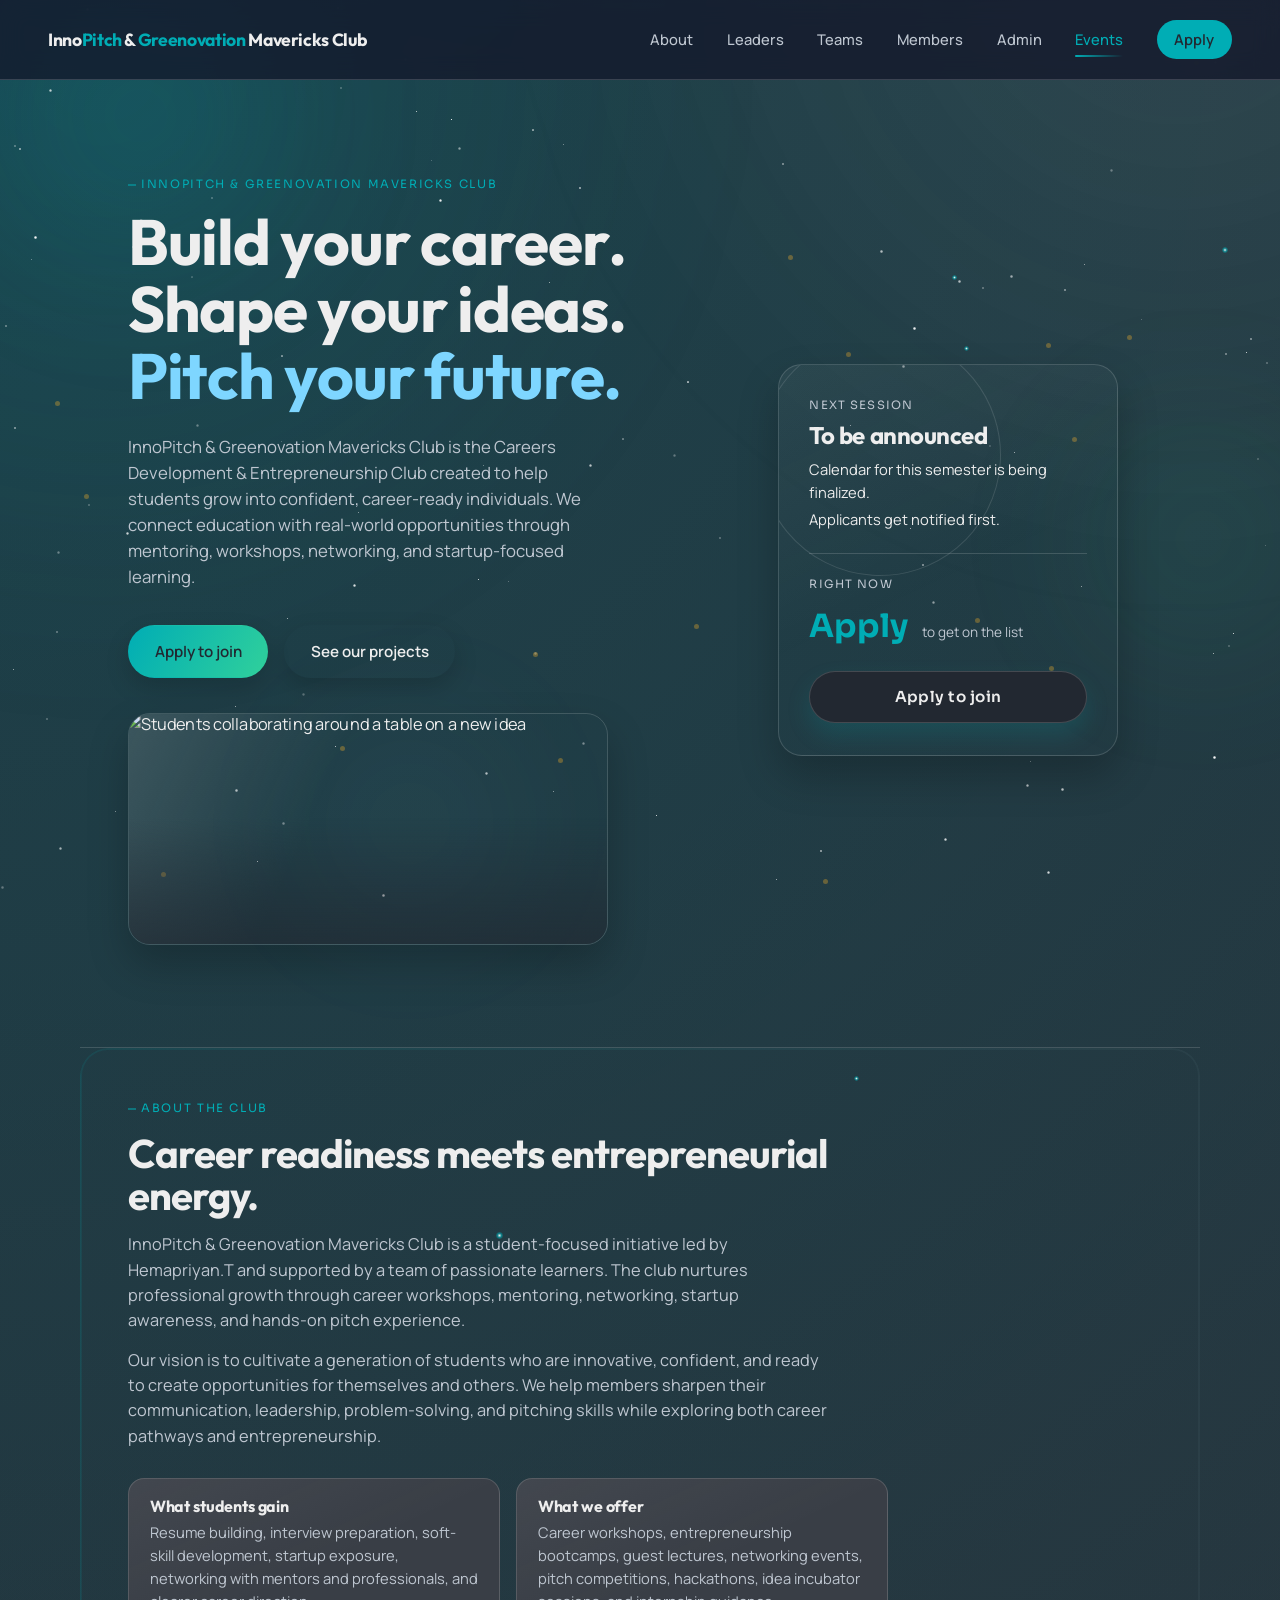
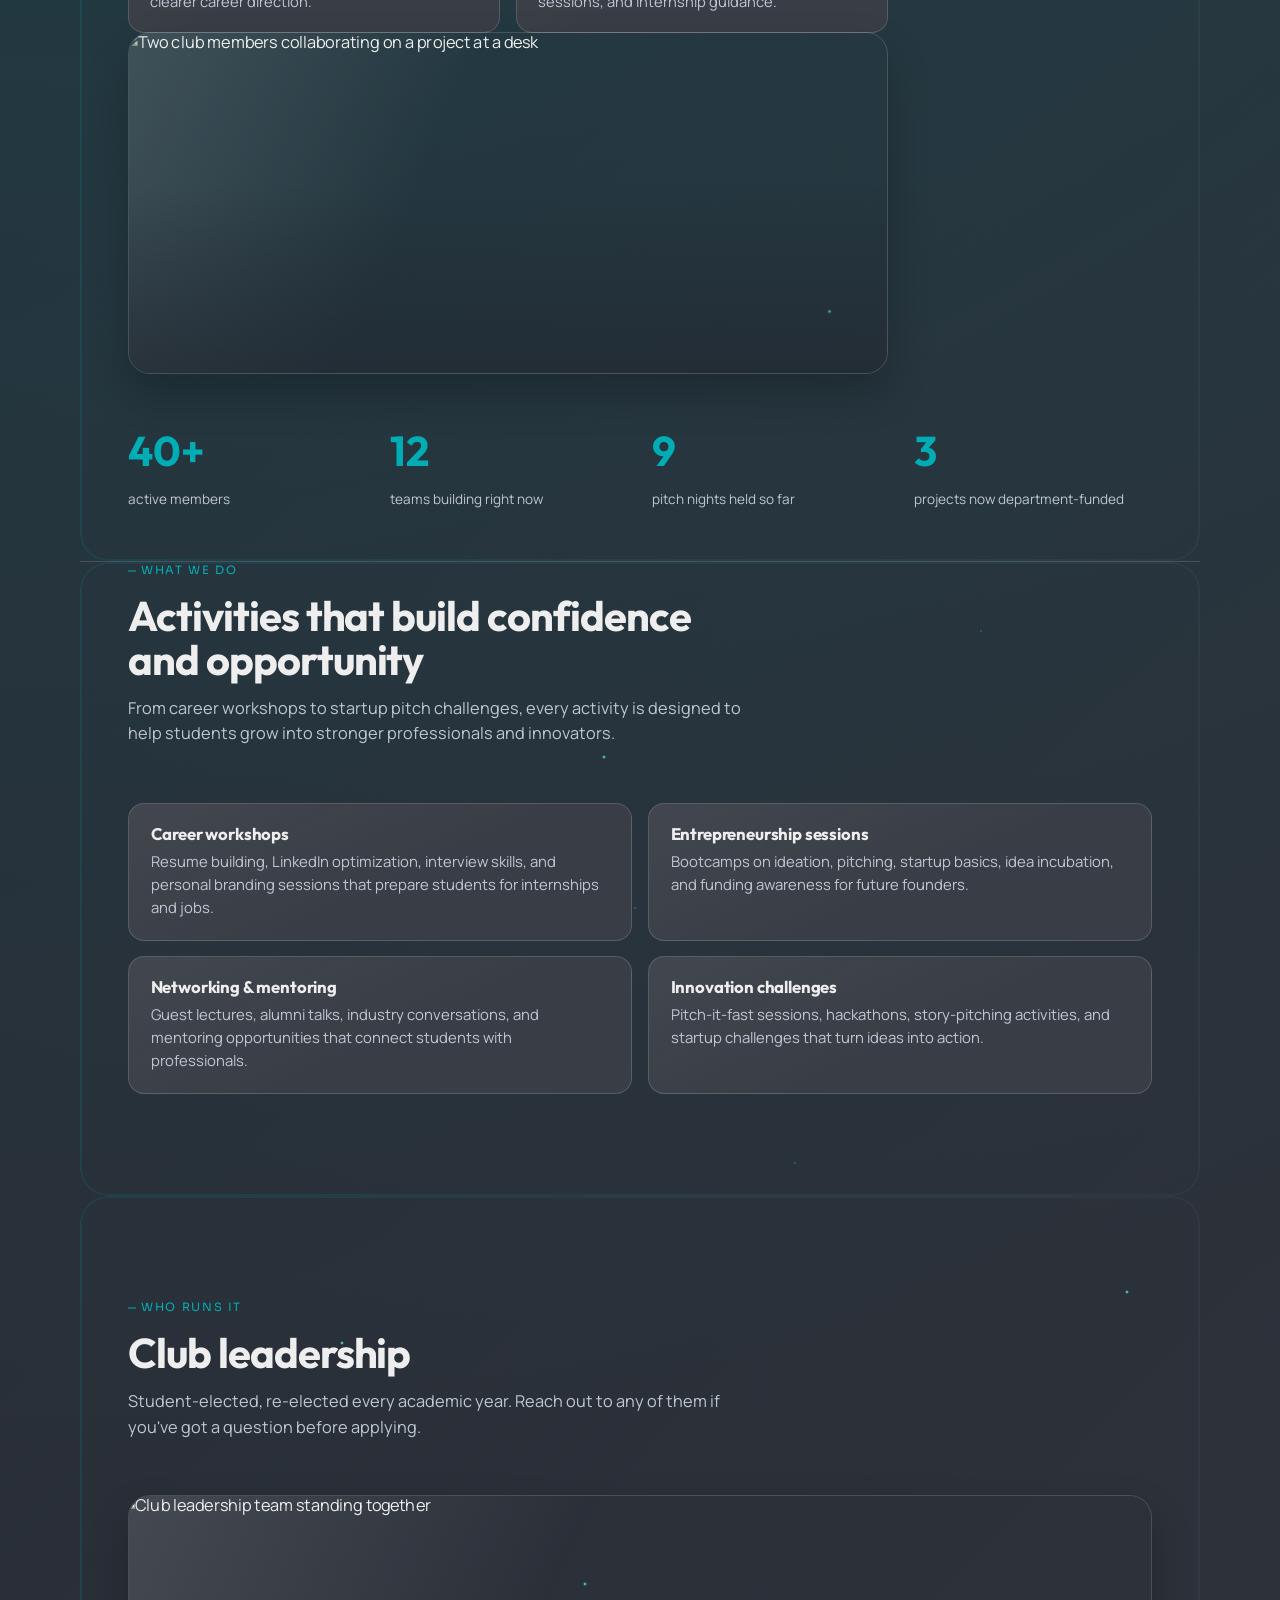
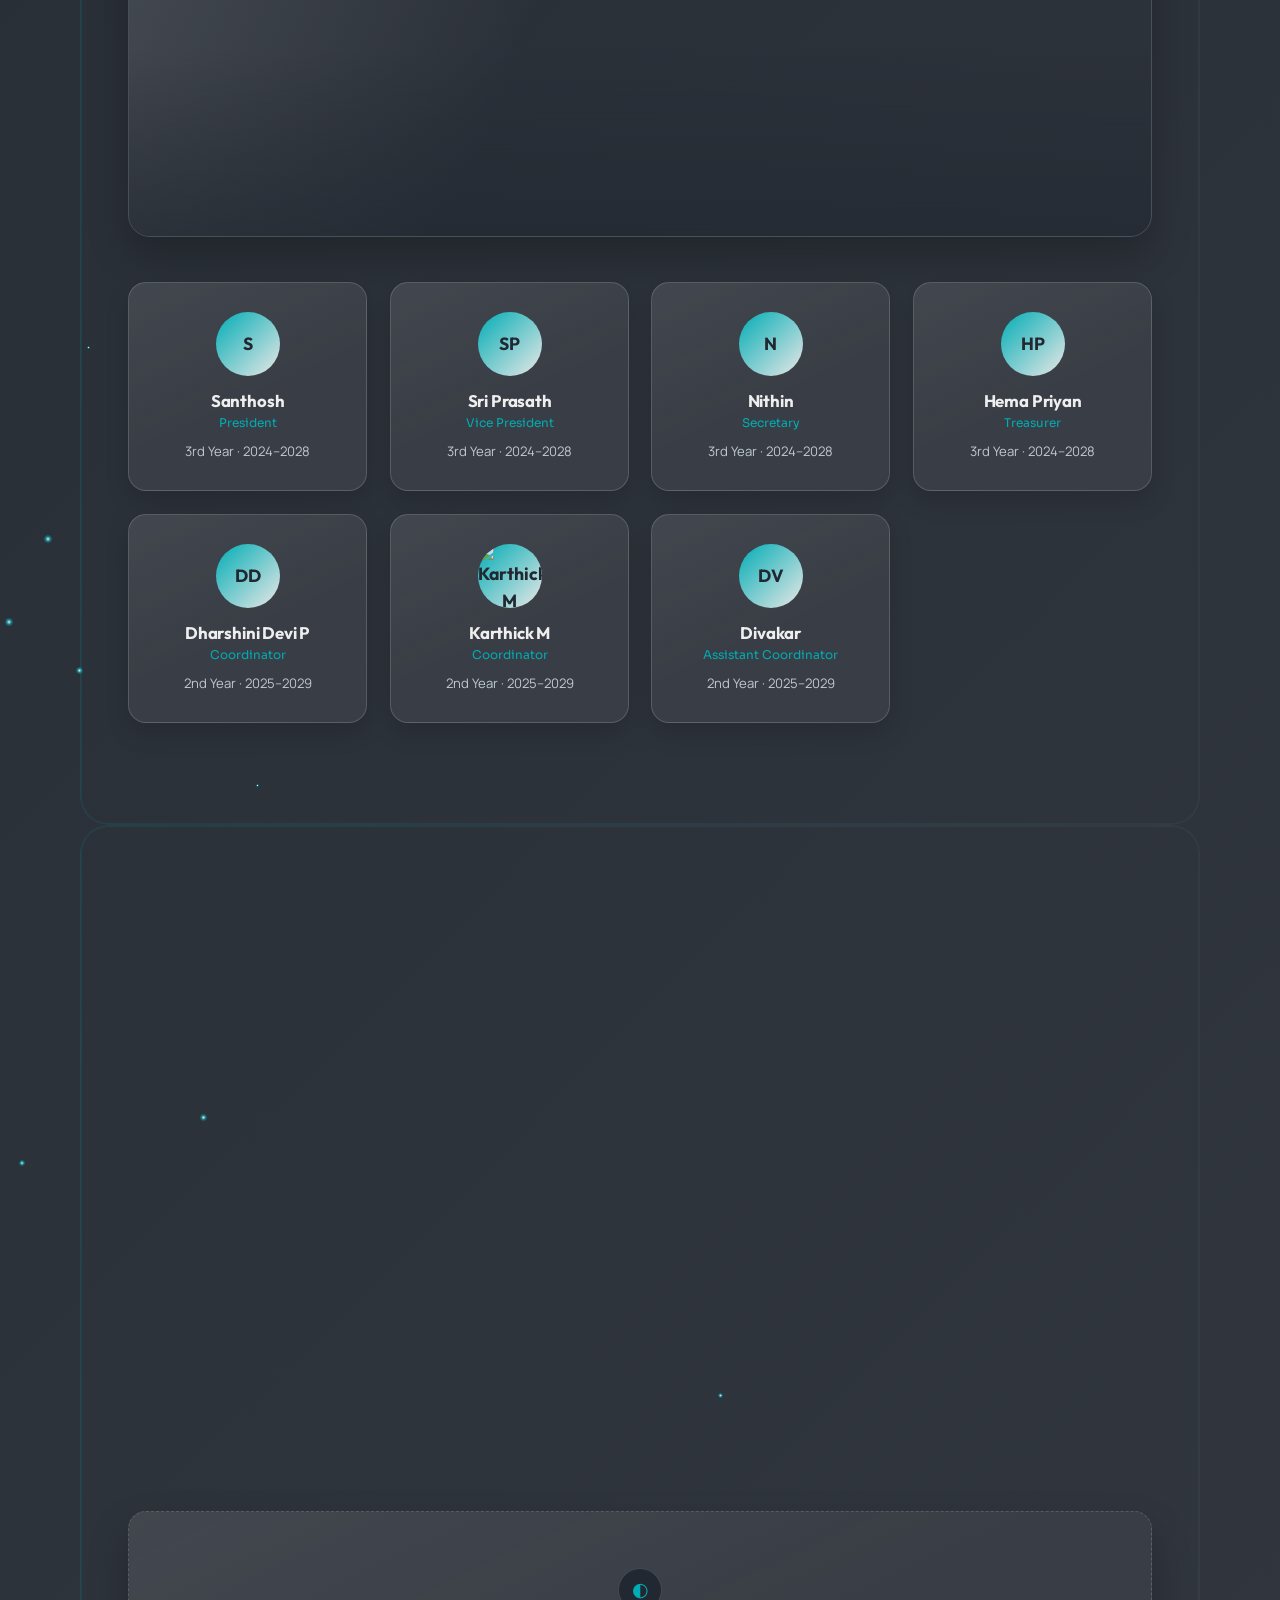
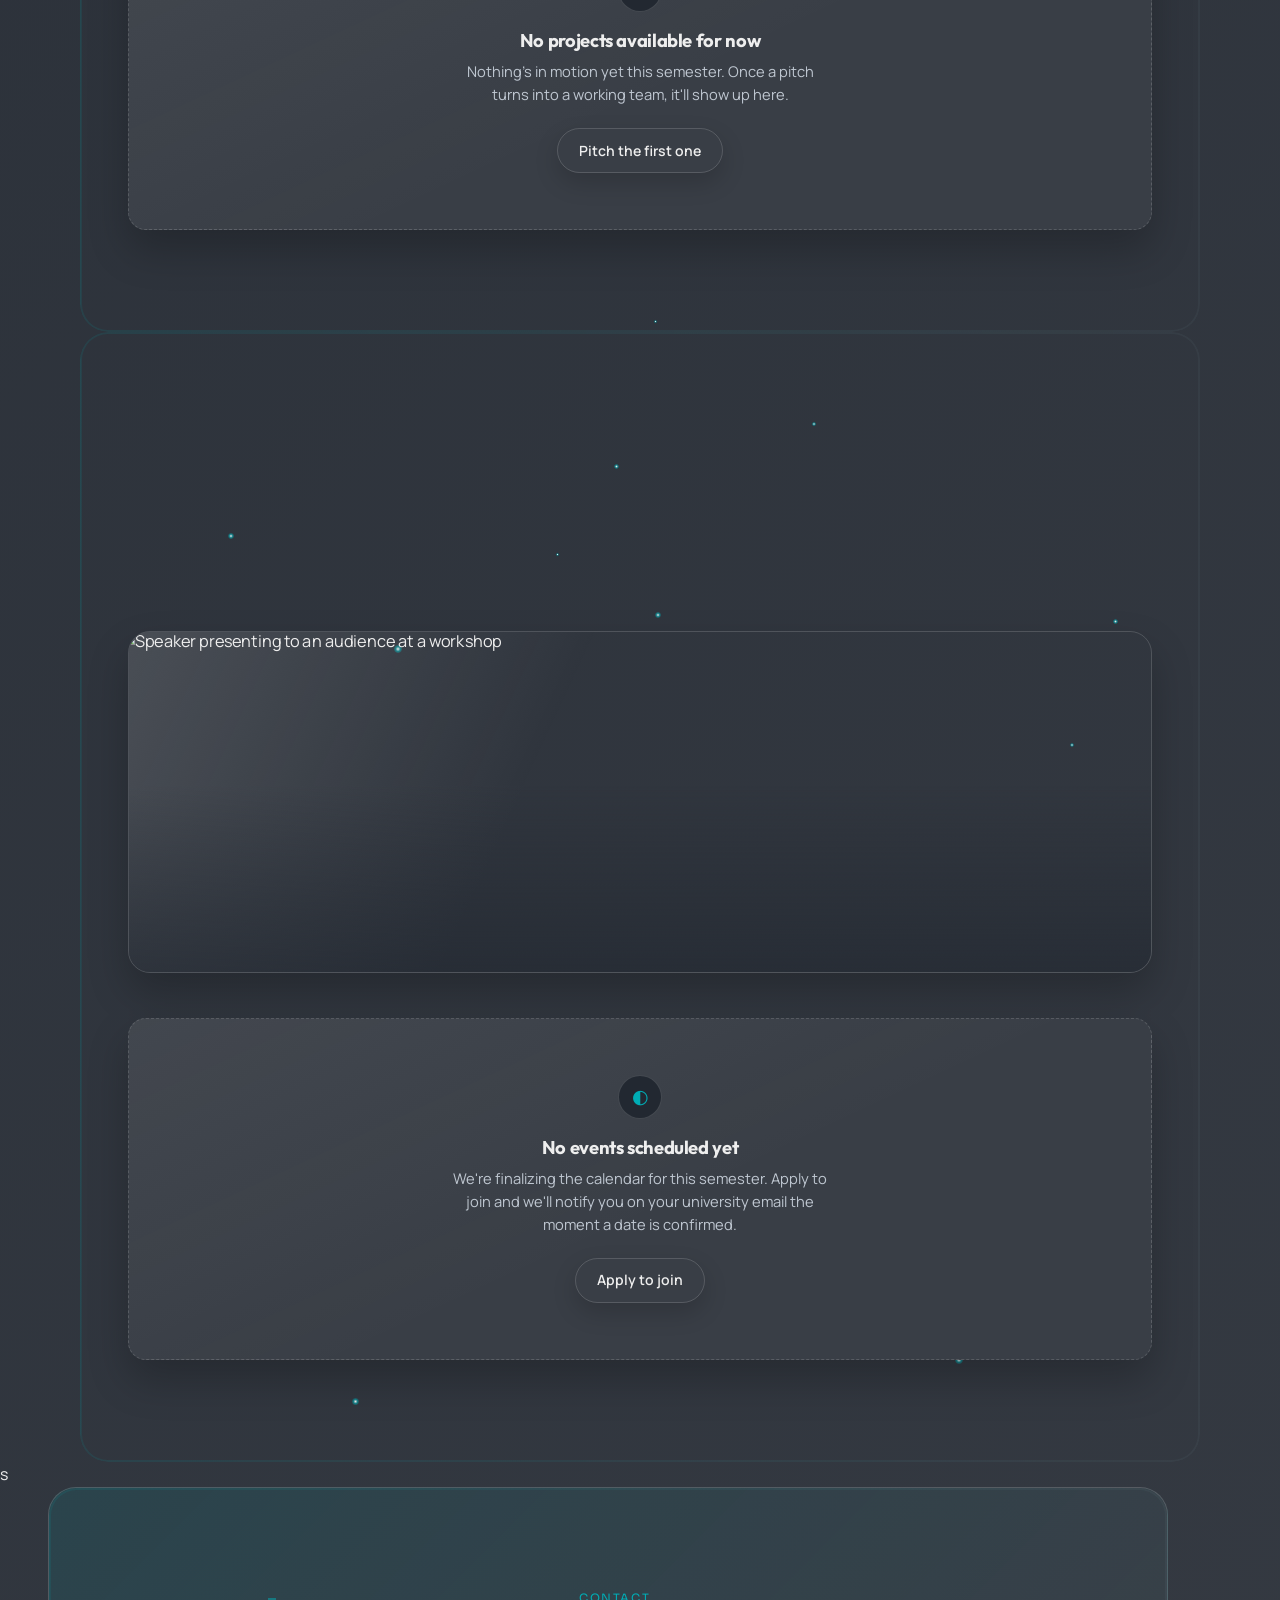
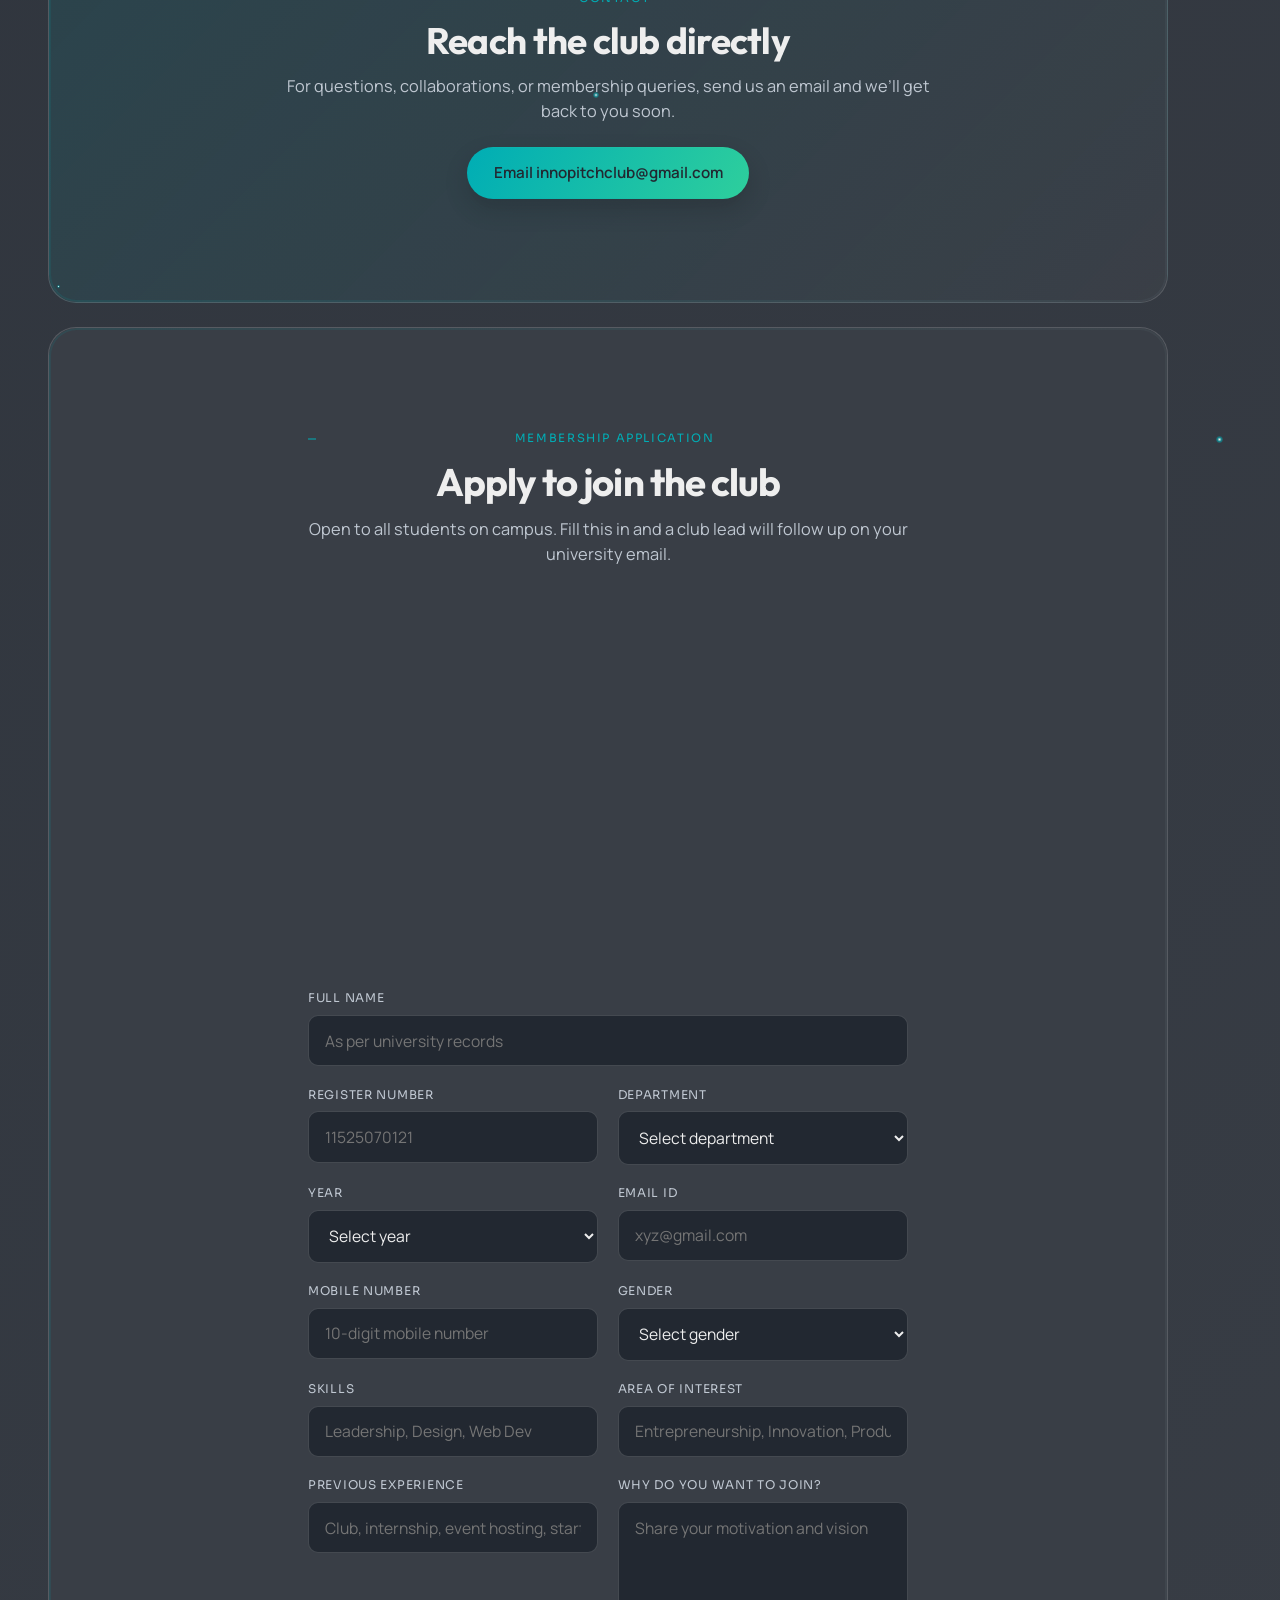
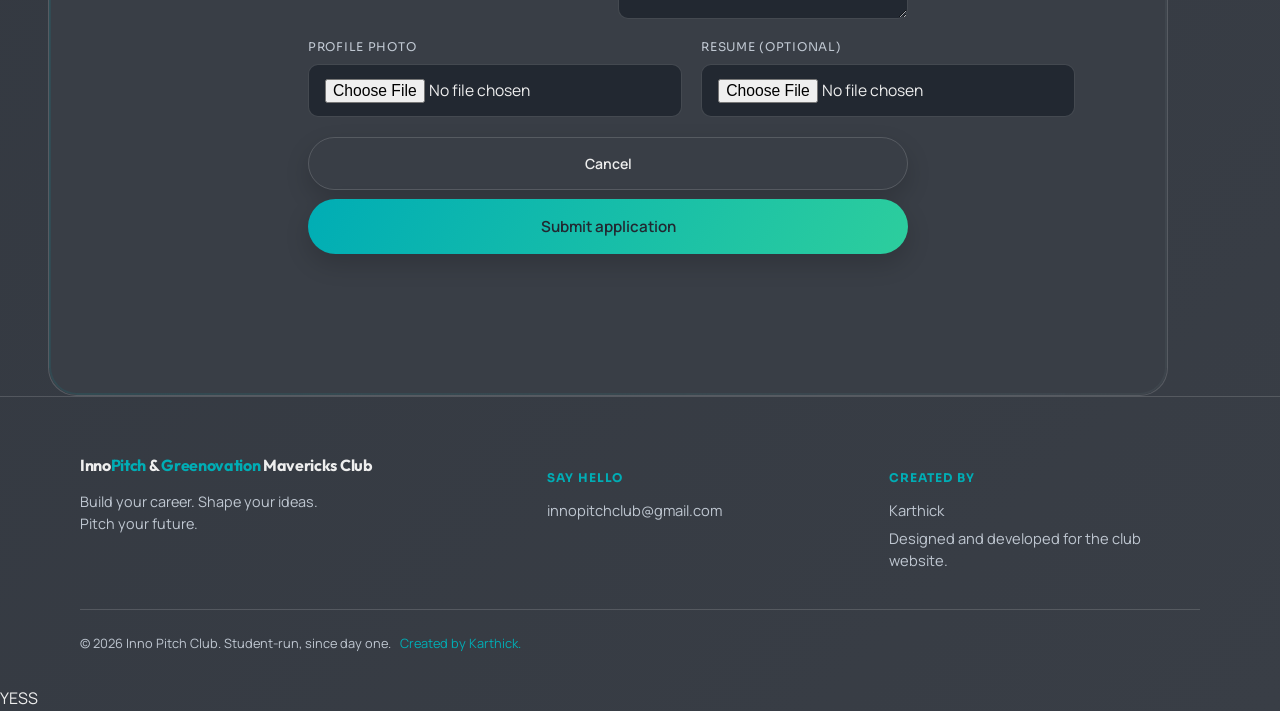
==== index.html @ 9ebc18f7 "Add files via upload" ====
<!DOCTYPE html>
<html lang="en">
<head>
<meta charset="UTF-8">
<meta name="viewport" content="width=device-width, initial-scale=1.0">
<title>InnoPitch & Greenovation Mavericks Club — Careers, Ideas, and Entrepreneurship</title>
<link rel="preconnect" href="https://fonts.googleapis.com">
<link rel="preconnect" href="https://fonts.gstatic.com" crossorigin>
<link href="https://fonts.googleapis.com/css2?family=Space+Grotesk:wght@400;500;700&family=Manrope:wght@400;500;600;700;800&family=Sora:wght@400;500;600;700;800&family=Outfit:wght@400;500;600;700;800&display=swap" rel="stylesheet">
<link rel="stylesheet" href="style.css">
</head>
<body>

<div class="spotlight" aria-hidden="true"></div>
<div class="starfield" aria-hidden="true"></div>
<!-- rocket animations removed -->

<header class="site-header">
  <a href="#top" class="brand">Inno<span>Pitch</span> &amp; <span class="brand-accent">Greenovation</span> Mavericks Club</a>
  <nav class="main-nav" id="mainNav">
    <a href="#about">About</a>
    <a href="#leaders">Leaders</a>
    <a href="#teams">Teams</a>
    <a href="members.html">Members</a>
    <a href="admin.html">Admin</a>
    <a href="#events">Events</a>
    <a href="#apply" class="nav-cta">Apply</a>
  </nav>
  <button class="nav-toggle" aria-label="Toggle menu" aria-expanded="false" id="navToggle">
    <span></span><span></span><span></span>
  </button>
</header>

<main id="top">

  <!-- HERO -->
  <div class="hero-particle-layer" aria-hidden="true"></div>
  <section class="hero">
    <div class="hero-copy">
      <p class="eyebrow">InnoPitch &amp; Greenovation Mavericks Club</p>
      <h1 class="premium-text">Build your career.<br>Shape your ideas.<br><span class="highlight">Pitch your future.</span></h1>
      <p class="hero-sub">InnoPitch &amp; Greenovation Mavericks Club is the Careers Development &amp; Entrepreneurship Club created to help students grow into confident, career-ready individuals. We connect education with real-world opportunities through mentoring, workshops, networking, and startup-focused learning.</p>
      <div class="hero-actions">
        <a href="#apply" class="btn btn-primary">Apply to join</a>
        <a href="#teams" class="btn btn-ghost">See our projects</a>
      </div>

      <figure class="section-visual hero-visual">
        <img src="https://images.unsplash.com/photo-1521737852567-6949f3f9f2b5?auto=format&fit=crop&w=1200&q=80" alt="Students collaborating around a table on a new idea" loading="lazy" width="1200" height="750">
        <span class="visual-glass" aria-hidden="true"></span>
      </figure>
    </div>

    <div class="hero-card">
      <p class="card-label">Next session</p>
      <h3 class="card-title">To be announced</h3>
      <p class="card-detail">Calendar for this semester is being finalized.</p>
      <p class="card-detail">Applicants get notified first.</p>
      <div class="card-divider"></div>
      <p class="card-label">Right now</p>
      <p class="card-count">Apply <span>to get on the list</span></p>
      <a href="#apply" class="btn btn-timer">Apply to join</a>
    </div>
  </section>

  <!-- ABOUT -->
  <section class="about" id="about">
    <div class="about-intro">
      <p class="eyebrow">About the club</p>
      <h2>Career readiness meets entrepreneurial energy.</h2>
      <p class="section-sub">InnoPitch &amp; Greenovation Mavericks Club is a student-focused initiative led by Hemapriyan.T and supported by a team of passionate learners. The club nurtures professional growth through career workshops, mentoring, networking, startup awareness, and hands-on pitch experience.</p>
      <p class="section-sub">Our vision is to cultivate a generation of students who are innovative, confident, and ready to create opportunities for themselves and others. We help members sharpen their communication, leadership, problem-solving, and pitching skills while exploring both career pathways and entrepreneurship.</p>

      <div class="about-points">
        <div class="about-point">
          <h3>What students gain</h3>
          <p>Resume building, interview preparation, soft-skill development, startup exposure, networking with mentors and professionals, and clearer career direction.</p>
        </div>
        <div class="about-point">
          <h3>What we offer</h3>
          <p>Career workshops, entrepreneurship bootcamps, guest lectures, networking events, pitch competitions, hackathons, idea incubator sessions, and internship guidance.</p>
        </div>
      </div>

      <figure class="section-visual">
        <img src="https://images.unsplash.com/photo-1758876203342-fc14c0bba67c?auto=format&fit=crop&w=1200&q=80" alt="Two club members collaborating on a project at a desk" loading="lazy" width="1200" height="700">
        <span class="visual-glass" aria-hidden="true"></span>
      </figure>
    </div>

    <div class="about-grid">
      <div class="about-stat">
        <span class="stat-num">40+</span>
        <span class="stat-label">active members</span>
      </div>
      <div class="about-stat">
        <span class="stat-num">12</span>
        <span class="stat-label">teams building right now</span>
      </div>
      <div class="about-stat">
        <span class="stat-num">9</span>
        <span class="stat-label">pitch nights held so far</span>
      </div>
      <div class="about-stat">
        <span class="stat-num">3</span>
        <span class="stat-label">projects now department-funded</span>
      </div>
    </div>
  </section>





  <section class="details" id="details">

    <div class="section-head">
      <p class="eyebrow">What we do</p>
      <h2>Activities that build confidence and opportunity</h2>
      <p class="section-sub">From career workshops to startup pitch challenges, every activity is designed to help students grow into stronger professionals and innovators.</p>
    </div>

    <div class="detail-grid">
      <article class="detail-card">
        <h3>Career workshops</h3>
        <p>Resume building, LinkedIn optimization, interview skills, and personal branding sessions that prepare students for internships and jobs.</p>
      </article>
      <article class="detail-card">
        <h3>Entrepreneurship sessions</h3>
        <p>Bootcamps on ideation, pitching, startup basics, idea incubation, and funding awareness for future founders.</p>
      </article>
      <article class="detail-card">
        <h3>Networking &amp; mentoring</h3>
        <p>Guest lectures, alumni talks, industry conversations, and mentoring opportunities that connect students with professionals.</p>
      </article>
      <article class="detail-card">
        <h3>Innovation challenges</h3>
        <p>Pitch-it-fast sessions, hackathons, story-pitching activities, and startup challenges that turn ideas into action.</p>
      </article>
    </div>
  </section>

  <!-- LEADERS -->
  <section class="leaders" id="leaders">
    <div class="section-head">
      <p class="eyebrow">Who runs it</p>
      <h2>Club leadership</h2>
      <p class="section-sub">Student-elected, re-elected every academic year. Reach out to any of them if you've got a question before applying.</p>
    </div>

    <figure class="section-visual">
      <img src="https://images.unsplash.com/photo-1758873268631-fa944fc5cad2?auto=format&fit=crop&w=1200&q=80" alt="Club leadership team standing together" loading="lazy" width="1200" height="700">
      <span class="visual-glass" aria-hidden="true"></span>
    </figure>

    <div class="leader-grid">
      <article class="leader-card">
        <div class="leader-avatar">S</div>
        <h3>Santhosh</h3>
        <span class="leader-role">President</span>
        <p class="leader-dept">3rd Year · 2024–2028</p>
      </article>
      <article class="leader-card">
        <div class="leader-avatar">SP</div>
        <h3>Sri Prasath</h3>
        <span class="leader-role">Vice President</span>
        <p class="leader-dept">3rd Year · 2024–2028</p>
      </article>
      <article class="leader-card">
        <div class="leader-avatar">N</div>
        <h3>Nithin</h3>
        <span class="leader-role">Secretary</span>
        <p class="leader-dept">3rd Year · 2024–2028</p>
      </article>
      <article class="leader-card">
        <div class="leader-avatar">HP</div>
        <h3>Hema Priyan</h3>
        <span class="leader-role">Treasurer</span>
        <p class="leader-dept">3rd Year · 2024–2028</p>
      </article>
      <article class="leader-card">
        <div class="leader-avatar">DD</div>
        <h3>Dharshini Devi P</h3>
        <span class="leader-role">Coordinator</span>
        <p class="leader-dept">2nd Year · 2025–2029</p>
      </article>
      <article class="leader-card">
        <div class="leader-avatar">
          <img src="./images/karthick-m.jpg" alt="Karthick M" loading="lazy" width="400" height="400">
        </div>
        <h3>Karthick M</h3>
        <span class="leader-role">Coordinator</span>
        <p class="leader-dept">2nd Year · 2025–2029</p>
      </article>
      <article class="leader-card">
        <div class="leader-avatar">DV</div>
        <h3>Divakar</h3>
        <span class="leader-role">Assistant Coordinator</span>
        <p class="leader-dept">2nd Year · 2025–2029</p>
      </article>
    </div>
  </section>

  <!-- TEAMS & PROJECTS -->
  <section class="teams" id="teams">
    <div class="section-head">
      <p class="eyebrow">From the pitch floor</p>
      <h2>Teams &amp; their projects</h2>
      <p class="section-sub">Projects that came out of a pitch night will be showcased here as they get underway.</p>
    </div>

    <figure class="section-visual">
      <img src="https://images.unsplash.com/photo-1758873272412-7166447a94ae?auto=format&fit=crop&w=1200&q=80" alt="Two people mapping out a project idea on a wall" loading="lazy" width="1200" height="700">
      <span class="visual-glass" aria-hidden="true"></span>
    </figure>

    <div class="events-empty">
      <span class="events-empty-icon">◐</span>
      <h3>No projects available for now</h3>
      <p>Nothing's in motion yet this semester. Once a pitch turns into a working team, it'll show up here.</p>
      <a href="#apply" class="btn btn-outline">Pitch the first one</a>
    </div>
  </section>

  <!-- EVENTS -->
  <section class="events" id="events">
    <div class="section-head">
      <p class="eyebrow">Upcoming</p>
      <h2>Events &amp; schedule</h2>
      <p class="section-sub">Pitch nights, workshops, and demo days will be listed here as soon as dates are locked in.</p>
    </div>

    <figure class="section-visual">
      <img src="https://images.unsplash.com/photo-1505373877841-8d25f7d46678?auto=format&fit=crop&w=1200&q=80" alt="Speaker presenting to an audience at a workshop" loading="lazy" width="1200" height="700">
      <span class="visual-glass" aria-hidden="true"></span>
    </figure>

    <div class="events-empty">
      <span class="events-empty-icon">◐</span>
      <h3>No events scheduled yet</h3>
      <p>We're finalizing the calendar for this semester. Apply to join and we'll notify you on your university email the moment a date is confirmed.</p>
      <a href="#apply" class="btn btn-outline">Apply to join</a>
    </div>
  </section>

  <!-- CONTACT -->s
  <section class="contact" id="contact">
    <div class="contact-inner">
      <p class="eyebrow">Contact</p>
      <h2>Reach the club directly</h2>
      <p class="section-sub">For questions, collaborations, or membership queries, send us an email and we’ll get back to you soon.</p>
      <a href="mailto:innopitchclub@gmail.com" class="btn btn-primary">Email innopitchclub@gmail.com</a>
    </div>
  </section>

  <!-- APPLICATION FORM -->
  <section class="apply" id="apply">
    <div class="apply-inner">
      <p class="eyebrow">Membership application</p>
      <h2>Apply to join the club</h2>
      <p class="section-sub">Open to all students on campus. Fill this in and a club lead will follow up on your university email.</p>

      <figure class="section-visual">
        <img src="https://images.unsplash.com/photo-1518107616985-bd48230d3b20?auto=format&fit=crop&w=1200&q=80" alt="Student working at a laptop in a modern workspace" loading="lazy" width="1200" height="650">
        <span class="visual-glass" aria-hidden="true"></span>
      </figure>

      <form class="apply-form" id="applyForm" novalidate>
        <input type="text" name="_gotcha" style="display:none" tabindex="-1" autocomplete="off">

        <div class="field">
          <label for="fullName">Full name</label>
          <input type="text" id="fullName" name="fullName" placeholder="As per university records" required>
        </div>

        <div class="field-row">
          <div class="field">
            <label for="regNumber">Register number</label>
            <input type="text" id="regNumber" name="regNumber" placeholder="11525070121" required>
          </div>
          <div class="field">
            <label for="department">Department</label>
            <select id="department" name="department" required>
              <option value="">Select department</option>
              <option value="CSE">CSE</option>
              <option value="IT">IT</option>
              <option value="IOT">IOT</option>
              <option value="ECE">ECE</option>
              <option value="EEE">EEE</option>
              <option value="Mechanical">Mechanical</option>
              <option value="Civil">Civil</option>
              <option value="MBA">MBA</option>
              <option value="Other">Other</option>
            </select>
          </div>
        </div>

        <div class="field-row">
          <div class="field">
            <label for="year">Year</label>
            <select id="year" name="year" required>
              <option value="">Select year</option>
              <option value="1st Year">1st Year</option>
              <option value="2nd Year">2nd Year</option>
              <option value="3rd Year">3rd Year</option>
              <option value="4th Year">4th Year</option>
            </select>
          </div>
          <div class="field">
            <label for="email">Email ID</label>
            <input type="email" id="email" name="email" placeholder="xyz@gmail.com" required>
          </div>
        </div>

        <div class="field-row">
          <div class="field">
            <label for="phone">Mobile number</label>
            <input type="tel" id="phone" name="phone" placeholder="10-digit mobile number" required pattern="[0-9+\-\s]{7,15}">
          </div>
          <div class="field">
            <label for="gender">Gender</label>
            <select id="gender" name="gender" required>
              <option value="">Select gender</option>
              <option value="Male">Male</option>
              <option value="Female">Female</option>
              <option value="Other">Other</option>
            </select>
          </div>
        </div>

        <div class="field-row">
          <div class="field">
            <label for="skills">Skills</label>
            <input type="text" id="skills" name="skills" placeholder="Leadership, Design, Web Dev" required>
          </div>
          <div class="field">
            <label for="interest">Area of interest</label>
            <input type="text" id="interest" name="interest" placeholder="Entrepreneurship, Innovation, Product" required>
          </div>
        </div>

        <div class="field-row">
          <div class="field">
            <label for="experience">Previous experience</label>
            <input type="text" id="experience" name="experience" placeholder="Club, internship, event hosting, startup work" required>
            </div>
            <div class="field">
            <label for="reason">Why do you want to join?</label>
            <textarea id="reason" name="reason" rows="4" placeholder="Share your motivation and vision" required></textarea>
          </div>
        </div>

        <div class="field-row upload-row">
          <div class="field">
            <label for="photo">Profile photo</label>
            <input type="file" id="photo" name="photo" accept="image/*">
            <div class="file-preview" id="photoPreview" hidden></div>
          </div>
          <div class="field">
            <label for="resume">Resume (optional)</label>
            <input type="file" id="resume" name="resume" accept=".pdf,.doc,.docx">
            <div class="file-preview" id="resumePreview" hidden></div>
          </div>
        </div>

        <div class="button-row" style="justify-content:stretch;">
          <button type="button" class="btn btn-outline btn-wide" id="cancelRegistrationBtn">Cancel</button>
          <button type="submit" class="btn btn-primary btn-wide">Submit application</button>
        </div>
        <p class="form-status" id="formStatus" role="status"></p>
      </form>
    </div>
  </section>

</main>

<a href="#top" class="back-to-top" id="backToTop" aria-label="Back to top">↑</a>

<footer class="site-footer">
  <div class="footer-grid">
    <div class="footer-brand">
      <a href="#top" class="brand">Inno<span>Pitch</span> &amp; <span class="brand-accent">Greenovation</span> Mavericks Club</a>
      <p class="footer-tag">Build your career. Shape your ideas. Pitch your future.</p>
    </div>
    <div class="footer-col">
      <h4>Say hello</h4>
      <p><a href="mailto:innopitchclub@gmail.com">innopitchclub@gmail.com</a></p>
    </div>
    <div class="footer-col footer-credit">
      <h4>Created by</h4>
      <p>Karthick</p>
      <p class="footer-credit-sub">Designed and developed for the club website.</p>
    </div>
  </div>
  <p class="footer-fine">© <span id="footerYear"></span> Inno Pitch Club. Student-run, since day one. <span class="footer-credit-inline">Created by Karthick.</span></p>
</footer>

<script src="script-1.js"></script>
<script src="script.js"></script>
</body>
</html>YESS
---- style.css ----
/* ===========================================================
   Inno Pitch Club — design tokens
   Ink Navy   #222831  background
   Ink Raised #393E46  cards / panels
   Accent     #00ADB5  primary accent
   Light      #EEEEEE  primary text / highlights
   Slate      #BFC7D1  muted text
=========================================================== */

:root {
  --ink: #222831;
  --ink-raised: #393E46;
  --ink-line: rgba(238, 238, 238, 0.16);
  --amber: #00ADB5;
  --signal: #00ADB5;
  --chalk: #EEEEEE;
  --slate: #BFC7D1;
  --accent-blue: #7ed6ff;

  --display: "Outfit", "Space Grotesk", sans-serif;
  --body: "Manrope", "Inter", sans-serif;
  --mono: "Sora", "JetBrains Mono", monospace;

  --max: 1120px;
  --shadow-soft: 0 20px 40px rgba(0, 0, 0, 0.22);
  --transition: 320ms cubic-bezier(0.2, 0.8, 0.2, 1);
}

* { box-sizing: border-box; }
html {
  scroll-behavior: smooth;
  scroll-padding-top: 96px;
}

@media (prefers-reduced-motion: reduce) {
  html { scroll-behavior: auto; }
  * { animation-duration: 0.01ms !important; transition-duration: 0.01ms !important; }
}

body {
  margin: 0;
  background:
    radial-gradient(circle at top left, rgba(0, 173, 181, 0.2), transparent 35%),
    linear-gradient(135deg, #222831, #393E46);
  color: var(--chalk);
  font-family: var(--body);
  line-height: 1.55;
  -webkit-font-smoothing: antialiased;
  overflow-x: hidden;
  position: relative;
}

body::before,
body::after {
  content: "";
  position: fixed;
  inset: -20%;
  pointer-events: none;
  z-index: 0;
  filter: blur(85px);
  opacity: 0.55;
  animation: drift 18s ease-in-out infinite alternate;
}

body::before {
  background: radial-gradient(circle at 20% 20%, rgba(0, 173, 181, 0.22), transparent 35%);
}

body::after {
  background: radial-gradient(circle at 80% 10%, rgba(238, 238, 238, 0.14), transparent 36%);
  animation-duration: 22s;
}

a { color: inherit; }

.exit-optin-backdrop {
  position: fixed;
  inset: 0;
  background: rgba(2, 6, 23, 0.78);
  display: grid;
  place-items: center;
  padding: 1rem;
  z-index: 400;
  opacity: 0;
  pointer-events: none;
  transition: opacity 220ms ease;
}

.exit-optin-backdrop.is-visible {
  opacity: 1;
  pointer-events: auto;
}

.exit-optin-modal {
  width: min(540px, 100%);
  position: relative;
  background: rgba(8, 15, 34, 0.94);
  border: 1px solid rgba(255, 255, 255, 0.12);
  border-radius: 24px;
  padding: 1.5rem;
  box-shadow: 0 24px 60px rgba(0, 0, 0, 0.35);
  backdrop-filter: blur(18px);
  transform: translateY(12px) scale(0.98);
  transition: transform 240ms ease, opacity 240ms ease;
  opacity: 0;
}

.exit-optin-backdrop.is-visible .exit-optin-modal {
  opacity: 1;
  transform: translateY(0) scale(1);
}

.exit-optin-close {
  position: absolute;
  top: 0.8rem;
  right: 0.8rem;
  background: transparent;
  border: 0;
  color: var(--chalk);
  font-size: 1.4rem;
  cursor: pointer;
}

.exit-optin-modal h3 {
  font-size: clamp(1.2rem, 2vw, 1.45rem);
  margin: 0 0 0.4rem;
}

.exit-optin-modal p {
  margin: 0 0 0.9rem;
  color: rgba(238, 238, 238, 0.9);
}

.exit-optin-form {
  display: flex;
  gap: 0.7rem;
  align-items: center;
  margin-top: 0.85rem;
}

.exit-optin-form input {
  flex: 1;
  border: 1px solid rgba(255, 255, 255, 0.15);
  border-radius: 999px;
  padding: 0.8rem 1rem;
  background: rgba(255, 255, 255, 0.08);
  color: var(--chalk);
}

.exit-optin-form input:focus {
  outline: none;
  border-color: rgba(0, 173, 181, 0.8);
}

.exit-optin-skip {
  margin-top: 0.8rem;
  background: transparent;
  border: 0;
  color: rgba(238, 238, 238, 0.72);
  cursor: pointer;
  padding: 0;
}

body.is-exit-optin-open {
  overflow: hidden;
}

.sr-only {
  position: absolute;
  width: 1px;
  height: 1px;
  padding: 0;
  margin: -1px;
  overflow: hidden;
  clip: rect(0, 0, 0, 0);
  white-space: nowrap;
  border: 0;
}

@media (max-width: 640px) {
  .exit-optin-form {
    flex-direction: column;
    align-items: stretch;
  }

  .exit-optin-form .btn {
    width: 100%;
    justify-content: center;
  }
}

h1, h2, h3 {
  font-family: var(--display);
  margin: 0;
  line-height: 1.05;
  letter-spacing: -0.02em;
  font-weight: 700;
}

p { margin: 0; color: var(--slate); }
img, svg { display: block; max-width: 100%; }

:focus-visible {
  outline: 2px solid var(--amber);
  outline-offset: 3px;
}

.eyebrow {
  font-family: var(--mono);
  text-transform: uppercase;
  letter-spacing: 0.14em;
  font-size: 0.72rem;
  color: var(--amber);
  margin: 0 0 0.9rem;
}

/* ---------- backdrop ---------- */
.spotlight {
  position: fixed;
  inset: -20% -10% auto -10%;
  height: 70vh;
  background: radial-gradient(ellipse 50% 55% at 50% 0%, #00ADB522, transparent 70%);
  pointer-events: none;
  z-index: 0;
}
.starfield {
  position: fixed;
  inset: 0;
  pointer-events: none;
  z-index: 0;
  overflow: hidden;
  transform: translateZ(0);
}
.starfield .star {
  position: absolute;
  background: radial-gradient(circle, rgba(255,255,255,0.96) 0%, rgba(255,255,255,0.7) 45%, rgba(255,255,255,0.0) 100%);
  border-radius: 50%;
  box-shadow: 0 0 8px rgba(255,255,255,0.09);
  transform: translate3d(0,0,0);
  will-change: transform, opacity;
  animation: twinkle 3.2s linear infinite;
}

@keyframes twinkle {
  0% { opacity: 0.25; transform: scale(0.88); }
  40% { opacity: 0.95; transform: scale(1.06); }
  100% { opacity: 0.3; transform: scale(0.9); }
}


/* ---------- header ---------- */
.site-header {
  position: sticky;
  top: 0;
  z-index: 50;
  display: flex;
  align-items: center;
  justify-content: space-between;
  padding: 1.25rem clamp(1.25rem, 4vw, 3rem);
  background: rgba(20, 24, 43, 0.78);
  backdrop-filter: blur(12px);
  border-bottom: 1px solid var(--ink-line);
  transition: background var(--transition), backdrop-filter var(--transition), box-shadow var(--transition);
}

.site-header.scrolled {
  background: rgba(20, 24, 43, 0.9);
  backdrop-filter: blur(18px);
  box-shadow: 0 10px 35px rgba(0, 0, 0, 0.25);
}

.brand {
  font-family: var(--display);
  font-weight: 700;
  font-size: 1.1rem;
  text-decoration: none;
  color: var(--chalk);
  letter-spacing: -0.02em;
}
.brand span { color: var(--amber); }
.brand-accent {
  color: #34d399;
}

.main-nav {
  display: flex;
  align-items: center;
  gap: 2.1rem;
}
.main-nav a {
  text-decoration: none;
  color: var(--slate);
  font-size: 0.92rem;
  font-weight: 500;
  position: relative;
  padding: 0.2rem 0;
  transition: color var(--transition);
}
.main-nav a:hover, .main-nav a.active { color: var(--chalk); }
.main-nav a::after {
  content: "";
  position: absolute;
  left: 0;
  bottom: -0.18rem;
  width: 100%;
  height: 2px;
  border-radius: 999px;
  background: linear-gradient(90deg, var(--amber), transparent);
  transform: scaleX(0);
  transform-origin: left;
  transition: transform var(--transition);
}
.main-nav a:hover::after, .main-nav a.active::after { transform: scaleX(1); }
.main-nav a.nav-cta {
  color: var(--ink);
  background: var(--amber);
  padding: 0.5rem 1.1rem;
  border-radius: 100px;
  font-weight: 600;
}
.main-nav a.nav-cta:hover, .main-nav a.nav-cta.active { color: var(--ink); filter: brightness(1.08); }
.main-nav a.nav-cta::after { display: none; }

.nav-toggle {
  display: none;
  flex-direction: column;
  gap: 5px;
  background: none;
  border: none;
  padding: 6px;
  cursor: pointer;
}
.nav-toggle span { width: 22px; height: 2px; background: var(--chalk); }

/* ---------- layout helpers ---------- */
main, header, footer { position: relative; z-index: 1; }

section {
  max-width: var(--max);
  margin: 0 auto;
  padding: clamp(3.5rem, 8vw, 6.5rem) clamp(1.25rem, 4vw, 3rem);
  scroll-margin-top: 96px;
  position: relative;
  isolation: isolate;
  overflow: hidden;
}

section:not(.hero):not(.members-hero):not(.members-controls)::before {
  content: "";
  position: absolute;
  inset: 0;
  border-radius: 28px;
  border: 1px solid transparent;
  padding: 1px;
  background: linear-gradient(90deg, rgba(0, 173, 181, 0.16), rgba(255, 255, 255, 0.05), rgba(0, 173, 181, 0.24));
  background-size: 220% 100%;
  -webkit-mask: linear-gradient(#fff 0 0) content-box, linear-gradient(#fff 0 0);
  -webkit-mask-composite: xor;
  mask-composite: exclude;
  opacity: 0.72;
  animation: section-border-glow 9s linear infinite;
  pointer-events: none;
  z-index: -1;
}

section:not(.hero):not(.members-hero):not(.members-controls)::after {
  content: "";
  position: absolute;
  left: clamp(1.25rem, 4vw, 3rem);
  right: clamp(1.25rem, 4vw, 3rem);
  top: 0;
  height: 2px;
  background: linear-gradient(90deg, transparent, rgba(0, 173, 181, 0.9), rgba(255, 255, 255, 0.45), transparent);
  transform: translateX(-18%) scaleX(0.3);
  opacity: 0;
  animation: section-border-sweep 8s ease-in-out infinite;
  pointer-events: none;
}

section.is-visible::before {
  animation: section-starburst 720ms cubic-bezier(0.2, 0.8, 0.2, 1);
}

@keyframes section-starburst {
  0% { transform: scale(0.96); opacity: 0.2; }
  45% { transform: scale(1.02); opacity: 0.85; }
  100% { transform: scale(1); opacity: 0.72; }
}

.section-head { max-width: 640px; margin-bottom: clamp(2.5rem, 5vw, 3.5rem); }
.section-head h2 { font-size: clamp(1.8rem, 3.4vw, 2.6rem); margin-bottom: 0.9rem; }
.section-sub { font-size: 1.02rem; }

/* ---------- buttons ---------- */
.btn {
  display: inline-flex;
  align-items: center;
  justify-content: center;
  padding: 0.85rem 1.6rem;
  border-radius: 100px;
  font-weight: 600;
  font-size: 0.95rem;
  text-decoration: none;
  border: 1px solid transparent;
  cursor: pointer;
  position: relative;
  overflow: hidden;
  isolation: isolate;
  transition: transform var(--transition), filter var(--transition), background var(--transition), box-shadow var(--transition), color var(--transition);
  font-family: var(--body);
  box-shadow: 0 10px 24px rgba(0, 0, 0, 0.16);
}
.btn::before {
  content: "";
  position: absolute;
  inset: 0;
  background: linear-gradient(120deg, transparent 0%, rgba(255,255,255,0.2) 40%, transparent 80%);
  transform: translateX(-140%);
  transition: transform 700ms ease;
  z-index: -1;
}
.btn:hover {
  transform: translateY(-3px) scale(1.01);
  box-shadow: 0 16px 32px rgba(0, 0, 0, 0.22);
}
.btn:hover::before { transform: translateX(140%); }
.btn-primary { background: var(--amber); color: var(--ink); }
.btn-primary:hover { filter: brightness(1.08); box-shadow: 0 14px 30px rgba(255, 182, 39, 0.28); }
..btn-ghost { color: var(--chalk); border-color: var(--ink-line); }
.btn-ghost:hover { border-color: var(--slate); }
.admin-header #logoutBtn {
  font-family: var(--body);
  font-weight: 500;
  font-size: 0.95rem;
  padding: 0.75rem 1rem;
  background: transparent;
  color: var(--chalk);
  border-color: rgba(255,255,255,0.18);
  box-shadow: none;
}
.admin-header #logoutBtn:hover {
  transform: none;
  box-shadow: none;
  border-color: rgba(255,255,255,0.28);
}
.admin-header #logoutBtn::before {
  display: none;
}
.btn-outline { background: transparent; border-color: var(--ink-line); color: var(--chalk); padding: 0.65rem 1.3rem; font-size: 0.88rem; }
.btn-outline:hover { border-color: var(--amber); color: var(--amber); box-shadow: 0 12px 24px rgba(255, 182, 39, 0.12); }
.btn-wide { width: 100%; padding: 1rem; }

@media (max-width: 640px) {
  .button-row {
    flex-direction: column;
    gap: 0.7rem;
  }

  .button-row .btn-wide {
    min-height: 46px;
  }
}
.btn-timer {
  background: var(--ink);
  color: var(--chalk);
  border-color: var(--ink-line);
  font-family: var(--mono);
  letter-spacing: 0.03em;
  width: 100%;
  margin-top: 1.2rem;
}
.btn-timer:hover { border-color: var(--amber); color: var(--amber); }

/* ---------- hero ---------- */
.hero {
  display: grid;
  grid-template-columns: 1.15fr 0.85fr;
  gap: clamp(2rem, 5vw, 4rem);
  align-items: center;
  padding-top: clamp(3rem, 9vw, 6rem);
}

.hero h1 { font-size: clamp(2.5rem, 5.6vw, 4rem); font-weight: 700; }
.highlight { color: var(--accent-blue); }

.hero-sub {
  margin-top: 1.5rem;
  max-width: 48ch;
  font-size: 1.05rem;
  color: var(--slate);
}

/* ---------- hero particle field ---------- */
.hero-particle-layer {
  position: fixed;
  inset: 0;
  z-index: 0;
  pointer-events: none;
  overflow: hidden;
  opacity: 0.95;
}

.hero-particle {
  position: absolute;
  border-radius: 50%;
  background: radial-gradient(circle, rgba(255, 255, 255, 0.95) 0%, rgba(0, 173, 181, 0.65) 42%, rgba(255, 255, 255, 0) 84%);
  filter: blur(0.2px);
  will-change: transform, opacity;
  animation: hero-particle-drift var(--duration) ease-in-out infinite alternate, hero-particle-fade var(--duration) ease-in-out infinite;
}

@keyframes hero-particle-drift {
  0% { transform: translate3d(0, 0, 0) scale(1); }
  100% { transform: translate3d(var(--dx), var(--dy), 0) scale(1.25); }
}

@keyframes hero-particle-fade {
  0%, 100% { opacity: var(--opacity); }
  50% { opacity: calc(var(--opacity) + 0.28); }
}

@keyframes section-border-glow {
  0%, 100% { background-position: 0% 50%; opacity: 0.62; }
  50% { background-position: 100% 50%; opacity: 0.92; }
}

@keyframes section-border-sweep {
  0% { transform: translateX(-28%) scaleX(0.3); opacity: 0; }
  20% { opacity: 0.55; }
  50% { transform: translateX(0) scaleX(0.9); opacity: 1; }
  80% { opacity: 0.55; }
  100% { transform: translateX(28%) scaleX(0.3); opacity: 0; }
}

/* ---------- premium text animation ---------- */
.premium-text {
  display: inline-block;
  position: relative;
  color: inherit;
  -webkit-font-smoothing: antialiased;
}
.premium-text span {
  display: inline-block;
  will-change: transform, opacity;
  transform-origin: 50% 50%;
  opacity: 0;
  animation: premium-pop 880ms cubic-bezier(0.2, 0.9, 0.2, 1) both;
  animation-delay: calc(var(--i) * 52ms);
}
.premium-text::after {
  content: "";
  position: absolute;
  left: -8%;
  top: -10%;
  width: 120%;
  height: 120%;
  background: linear-gradient(90deg, rgba(255,255,255,0.02) 0%, rgba(255,255,255,0.18) 45%, rgba(255,255,255,0.02) 100%);
  transform: translateX(-110%) rotate(-6deg);
  pointer-events: none;
  mix-blend-mode: screen;
  opacity: 0.9;
  filter: blur(8px);
  animation: premium-sheen 2600ms linear infinite;
}

@keyframes premium-pop {
  0% { transform: translateY(18px) rotateX(22deg) scale(0.96); opacity: 0; }
  55% { transform: translateY(-6px) rotateX(0deg) scale(1.04); opacity: 1; }
  100% { transform: translateY(0) rotateX(0deg) scale(1); opacity: 1; }
}

@keyframes premium-sheen {
  0% { transform: translateX(-110%) rotate(-6deg); }
  50% { transform: translateX(30%) rotate(-6deg); }
  100% { transform: translateX(130%) rotate(-6deg); }
}

/* subtle hover micro-motion */
.premium-text:hover span {
  animation: none;
  transform: translateY(-2px) scale(1.02);
}

.hero-actions {
  display: flex;
  gap: 1rem;
  margin-top: 2.2rem;
  flex-wrap: wrap;
}

/* ---------- hero intro motion ---------- */
body.page-ready .hero-copy,
body.page-ready .hero-card,
body.page-ready .hero-visual {
  opacity: 1;
  transform: none;
  filter: none;
}

.hero-copy,
.hero-card,
.hero-visual {
  opacity: 0;
  transform: translateY(36px) scale(0.965);
  filter: blur(10px);
  transition: opacity 980ms cubic-bezier(0.2, 0.8, 0.2, 1), transform 980ms cubic-bezier(0.2, 0.8, 0.2, 1), filter 980ms cubic-bezier(0.2, 0.8, 0.2, 1);
}

.hero-copy { transition-delay: 80ms; }
.hero-card { transition-delay: 220ms; }
.hero-visual { transition-delay: 320ms; }

/* ---------- hero card (next session) ---------- */
.hero-card {
  position: relative;
  overflow: hidden;
  background: linear-gradient(135deg, rgba(57, 62, 70, 0.95), rgba(34, 40, 49, 0.95));
  border: 1px solid var(--ink-line);
  border-radius: 24px;
  padding: 2rem 1.9rem;
  width: 100%;
  max-width: 340px;
  justify-self: center;
  box-shadow: var(--shadow-soft);
  animation: gentlyFloat 6s ease-in-out infinite;
}
.hero-card::before,
.hero-card::after {
  content: "";
  position: absolute;
  pointer-events: none;
}
.hero-card::before {
  inset: -16% -8% auto auto;
  width: 180px;
  height: 180px;
  border-radius: 50%;
  background:
    radial-gradient(circle at 30% 30%, #8bd3ff 0%, #4ea7d8 20%, #2b5d8a 45%, #113a4b 70%, #07121b 100%);
  box-shadow:
    inset -18px -22px 36px rgba(0, 0, 0, 0.25),
    inset 18px 18px 26px rgba(255,255,255,0.12),
    0 0 40px rgba(94, 196, 255, 0.18);
  animation: earth-spin 14s linear infinite;
}
.hero-card::after {
  inset: -8% auto auto -6%;
  width: 240px;
  height: 240px;
  border: 1px solid rgba(255,255,255,0.12);
  border-radius: 50%;
  transform: rotate(-18deg);
  animation: earth-atmos 8s ease-in-out infinite alternate;
}
.hero-card .card-label,
.hero-card .card-title,
.hero-card .card-detail,
.hero-card .card-count,
.hero-card .btn-timer {
  position: relative;
  z-index: 1;
}
.hero-card .btn-timer {
  box-shadow: 0 12px 24px rgba(0, 173, 181, 0.16);
}
@keyframes earth-spin {
  from { transform: rotate(0deg) scale(1); }
  to { transform: rotate(360deg) scale(1.02); }
}
@keyframes earth-atmos {
  0% { transform: scale(0.94) rotate(-18deg); opacity: 0.55; }
  100% { transform: scale(1.05) rotate(-12deg); opacity: 0.95; }
}
.card-label {
  font-family: var(--mono);
  font-size: 0.72rem;
  text-transform: uppercase;
  letter-spacing: 0.1em;
  color: var(--slate);
  margin-bottom: 0.5rem;
}
.card-title { font-size: 1.5rem; margin-bottom: 0.6rem; }
.card-detail { font-size: 0.92rem; color: var(--chalk); margin-bottom: 0.25rem; }
.card-divider { height: 1px; background: var(--ink-line); margin: 1.4rem 0; }
.card-count {
  font-family: var(--mono);
  font-size: 2rem;
  font-weight: 700;
  color: var(--amber);
}
.card-count span {
  font-family: var(--body);
  font-size: 0.85rem;
  font-weight: 400;
  color: var(--slate);
  margin-left: 0.4rem;
}

/* ---------- about strip ---------- */
.about {
  border-top: 1px solid var(--ink-line);
  border-bottom: 1px solid var(--ink-line);
  padding-top: clamp(2.5rem, 5vw, 3.2rem);
  padding-bottom: clamp(2.5rem, 5vw, 3.2rem);
}
.about-grid { display: grid; grid-template-columns: repeat(4, 1fr); gap: 1.5rem; }
.about-stat { display: flex; flex-direction: column; gap: 0.35rem; }
.stat-num {
  font-family: var(--display);
  font-size: clamp(2rem, 4vw, 2.6rem);
  font-weight: 700;
  color: var(--amber);
}
.stat-label { font-size: 0.85rem; color: var(--slate); }

/* ---------- about details ---------- */
.about-intro { max-width: 760px; margin-bottom: 2.2rem; }
.about-intro h2 { font-size: clamp(1.8rem, 3.2vw, 2.5rem); margin-bottom: 1rem; }
.about-intro .section-sub { margin-bottom: 0.9rem; max-width: 70ch; }
.about-points { display: grid; grid-template-columns: repeat(2, minmax(0, 1fr)); gap: 1rem; margin-top: 1.8rem; }
.about-point { background: var(--ink-raised); border: 1px solid var(--ink-line); border-radius: 16px; padding: 1.2rem 1.3rem; }
.about-point h3 { font-size: 1rem; margin-bottom: 0.4rem; }
.about-point p { font-size: 0.92rem; }

.details { padding-top: 0; }
.detail-grid { display: grid; grid-template-columns: repeat(2, minmax(0, 1fr)); gap: 1rem; }
.detail-card { background: var(--ink-raised); border: 1px solid var(--ink-line); border-radius: 16px; padding: 1.3rem 1.35rem; }
.detail-card h3 { font-size: 1.05rem; margin-bottom: 0.45rem; }
.detail-card p { font-size: 0.93rem; }

/* ---------- leaders ---------- */
.leader-grid {
  display: grid;
  grid-template-columns: repeat(4, 1fr);
  gap: 1.4rem;
}
.leader-card {
  background: var(--ink-raised);
  border: 1px solid var(--ink-line);
  border-radius: 18px;
  padding: 1.8rem 1.5rem;
  text-align: center;
  transition: transform var(--transition), box-shadow var(--transition), border-color var(--transition);
  box-shadow: 0 10px 25px rgba(0, 0, 0, 0.14);
}
.leader-card:hover, .team-card:hover, .event-card:hover, .member-card:hover, .detail-card:hover, .about-point:hover, .about-stat:hover {
  transform: translateY(-4px) scale(1.01);
  border-color: rgba(255, 182, 39, 0.4);
  box-shadow: 0 16px 34px rgba(0, 0, 0, 0.2);
}
.leader-avatar {
  width: 64px;
  height: 64px;
  margin: 0 auto 1rem;
  border-radius: 50%;
  background: linear-gradient(135deg, var(--amber), #ebe8e7);
  color: var(--ink);
  display: flex;
  align-items: center;
  justify-content: center;
  font-family: var(--display);
  font-weight: 700;
  font-size: 1.1rem;
  overflow: hidden;
}
.leader-avatar img {
  width: 100%;
  height: 100%;
  object-fit: cover;
  display: block;
  cursor: pointer;
}

.image-lightbox-backdrop {
  position: fixed;
  inset: 0;
  background: rgba(1, 6, 20, 0.88);
  display: grid;
  place-items: center;
  z-index: 9999;
  opacity: 0;
  animation: lightbox-fade-in 240ms ease forwards;
}

.image-lightbox-card {
  position: relative;
  max-width: min(92vw, 600px);
  width: 100%;
  border-radius: 24px;
  overflow: hidden;
  box-shadow: 0 40px 90px rgba(0, 0, 0, 0.36);
  transform: scale(0.92);
  animation: lightbox-scale-in 240ms ease forwards;
}

.image-lightbox-card img {
  width: 100%;
  height: auto;
  display: block;
}

.image-lightbox-close {
  position: absolute;
  top: 1rem;
  right: 1rem;
  background: rgba(255, 255, 255, 0.12);
  border: 1px solid rgba(255, 255, 255, 0.18);
  color: var(--chalk);
  width: 38px;
  height: 38px;
  border-radius: 50%;
  display: grid;
  place-items: center;
  cursor: pointer;
  font-size: 1.1rem;
}

.image-lightbox-close:hover {
  background: rgba(255, 255, 255, 0.17);
}

@keyframes lightbox-fade-in {
  to { opacity: 1; }
}

@keyframes lightbox-scale-in {
  to { transform: scale(1); }
}

.leader-avatar img:hover {
  transform: scale(1.03);
  transition: transform 220ms ease;
}

.leader-avatar img {
  transition: transform 220ms ease;
}

.leader-card:hover .leader-avatar img {
  transform: scale(1.05);
}

.leader-card h3 { font-size: 1.05rem; margin-bottom: 0.3rem; }
.leader-role {
  display: block;
  font-family: var(--mono);
  font-size: 0.75rem;
  color: var(--amber);
  margin-bottom: 0.5rem;
}
.leader-dept { font-size: 0.82rem; }

/* ---------- teams & projects ---------- */
.team-grid {
  display: grid;
  grid-template-columns: repeat(2, 1fr);
  gap: 1.4rem;
}
.team-card {
  position: relative;
  background: var(--ink-raised);
  border: 1px solid var(--ink-line);
  border-radius: 18px;
  padding: 1.8rem;
  transition: transform var(--transition), box-shadow var(--transition), border-color var(--transition);
}
.team-card.featured { border-color: var(--amber); }
.team-tag {
  position: absolute;
  top: -11px;
  left: 1.6rem;
  background: var(--amber);
  color: var(--ink);
  font-family: var(--mono);
  font-size: 0.68rem;
  text-transform: uppercase;
  letter-spacing: 0.08em;
  padding: 0.25rem 0.7rem;
  border-radius: 100px;
  font-weight: 700;
}
.team-card h3 { font-size: 1.2rem; margin-bottom: 0.6rem; }
.team-project { font-size: 0.95rem; margin-bottom: 1.2rem; }
.team-members {
  display: flex;
  flex-wrap: wrap;
  gap: 0.5rem;
}
.team-members span {
  font-family: var(--mono);
  font-size: 0.75rem;
  color: var(--chalk);
  background: var(--ink);
  border: 1px solid var(--ink-line);
  padding: 0.3rem 0.7rem;
  border-radius: 100px;
}

/* ---------- events ---------- */
.event-list { display: flex; flex-direction: column; gap: 1rem; }
.event-card {
  display: grid;
  grid-template-columns: 80px 1fr auto;
  align-items: center;
  gap: 1.5rem;
  background: var(--ink-raised);
  border: 1px solid var(--ink-line);
  border-radius: 18px;
  padding: 1.4rem 1.6rem;
  transition: transform var(--transition), box-shadow var(--transition), border-color var(--transition);
}
.event-date {
  display: flex;
  flex-direction: column;
  align-items: center;
  justify-content: center;
  background: var(--ink);
  border-radius: 12px;
  padding: 0.7rem 0;
  border: 1px solid var(--ink-line);
}
.event-day { font-family: var(--display); font-size: 1.5rem; font-weight: 700; color: var(--chalk); line-height: 1; }
.event-month { font-family: var(--mono); font-size: 0.7rem; color: var(--amber); letter-spacing: 0.08em; margin-top: 0.25rem; }
.event-info h3 { font-size: 1.1rem; margin-bottom: 0.35rem; }
.event-info p { margin-bottom: 0.5rem; }
.event-venue { font-family: var(--mono); font-size: 0.78rem; color: var(--amber); }

.events-empty {
  text-align: center;
  background: var(--ink-raised);
  border: 1px dashed var(--ink-line);
  border-radius: 18px;
  padding: clamp(2.5rem, 6vw, 3.5rem) 2rem;
  box-shadow: var(--shadow-soft);
  animation: gentlyFloat 6.5s ease-in-out infinite;
}
.events-empty-icon {
  display: inline-flex;
  align-items: center;
  justify-content: center;
  width: 44px;
  height: 44px;
  border-radius: 50%;
  background: var(--ink);
  border: 1px solid var(--ink-line);
  color: var(--amber);
  font-size: 1.2rem;
  margin-bottom: 1.2rem;
}
.events-empty h3 { font-size: 1.15rem; margin-bottom: 0.6rem; }
.events-empty p { max-width: 42ch; margin: 0 auto 1.4rem; font-size: 0.92rem; }

/* ---------- contact section ---------- */
.contact {
  background: linear-gradient(135deg, rgba(0, 173, 181, 0.12), rgba(255, 255, 255, 0.03));
  border-radius: 28px;
  border: 1px solid var(--ink-line);
  margin-left: clamp(1.25rem, 4vw, 3rem);
  margin-right: clamp(1.25rem, 4vw, 3rem);
  max-width: calc(var(--max) - 0px);
  margin-bottom: 1.5rem;
}
.contact-inner {
  max-width: 680px;
  margin: 0 auto;
  text-align: center;
}
.contact h2 {
  font-size: clamp(1.7rem, 3.1vw, 2.3rem);
  margin-bottom: 0.8rem;
}
.contact .section-sub { margin: 0 auto 1.4rem; }

/* ---------- application form ---------- */
.apply {
  background: var(--ink-raised);
  border-radius: 28px;
  border: 1px solid var(--ink-line);
  margin-left: clamp(1.25rem, 4vw, 3rem);
  margin-right: clamp(1.25rem, 4vw, 3rem);
  max-width: calc(var(--max) - 0px);
}
.apply-inner { max-width: 600px; margin: 0 auto; text-align: center; }
.apply .section-sub { margin: 0 auto 2.2rem; }
.apply h2 { font-size: clamp(1.8rem, 3.4vw, 2.4rem); margin-bottom: 0.9rem; }

.apply-form { text-align: left; display: flex; flex-direction: column; gap: 1.2rem; }
.field-row { display: grid; grid-template-columns: 1fr 1fr; gap: 1.2rem; }
.field { display: flex; flex-direction: column; gap: 0.45rem; }
.field label, .field-legend {
  font-family: var(--mono);
  font-size: 0.75rem;
  color: var(--slate);
  text-transform: uppercase;
  letter-spacing: 0.06em;
}
.field input, .field textarea, .field select {
  background: var(--ink);
  border: 1px solid var(--ink-line);
  border-radius: 10px;
  padding: 0.85rem 1rem;
  color: var(--chalk);
  font-family: var(--body);
  font-size: 0.98rem;
  resize: vertical;
  transition: border-color 220ms ease, box-shadow 220ms ease, transform 220ms ease, background 220ms ease;
}
.field input:hover, .field textarea:hover, .field select:hover {
  border-color: rgba(255, 182, 39, 0.45);
  transform: translateY(-1px);
  box-shadow: 0 8px 24px rgba(0, 0, 0, 0.2);
}
.field input:focus, .field textarea:focus, .field select:focus {
  border-color: var(--amber);
  outline: none;
  transform: translateY(-1px);
  box-shadow: 0 0 0 4px rgba(255, 182, 39, 0.16), 0 8px 24px rgba(255, 182, 39, 0.14);
}
  border: 1px solid var(--ink-line);
  border-radius: 100px;
  padding: 0.5rem 0.9rem;
  font-size: 0.85rem;
  color: var(--chalk);
  cursor: pointer;
  text-transform: none;
  letter-spacing: normal;
  font-family: var(--body);
  transition: transform var(--transition), border-color var(--transition), color var(--transition);
}
.checkbox-pill:hover { transform: translateY(-2px); border-color: rgba(255, 182, 39, 0.35); color: var(--amber); }
.checkbox-pill input { accent-color: var(--amber); }

.form-status {
  min-height: 1.2rem;
  font-family: var(--mono);
  font-size: 0.85rem;
  color: var(--amber);
  text-align: center;
}

/* ---------- members page ---------- */
.main-nav a.active { color: var(--amber); }

.members-hero {
  padding-top: clamp(3rem, 8vw, 5rem);
  max-width: 680px;
}
.members-hero h1 {
  font-size: clamp(2.2rem, 4.5vw, 3.2rem);
  font-weight: 700;
  margin-top: 0.6rem;
}
.members-hero .section-sub { margin-top: 1.1rem; }

.members-controls { padding-top: 0; padding-bottom: 0; }
.filter-row {
  display: flex;
  flex-wrap: wrap;
  gap: 0.6rem;
}
.filter-pill {
  background: var(--ink-raised);
  border: 1px solid var(--ink-line);
  color: var(--slate);
  font-family: var(--body);
  font-size: 0.88rem;
  font-weight: 500;
  padding: 0.55rem 1.1rem;
  border-radius: 100px;
  cursor: pointer;
  transition: border-color 0.15s ease, color 0.15s ease, background 0.15s ease;
}
.filter-pill:hover { color: var(--chalk); border-color: var(--slate); }
.filter-pill.active {
  background: var(--amber);
  border-color: var(--amber);
  color: var(--ink);
  font-weight: 600;
}

.members-grid-section { padding-top: clamp(2rem, 4vw, 2.6rem); }
.member-grid {
  display: grid;
  grid-template-columns: repeat(4, 1fr);
  gap: 1.2rem;
}
.member-card {
  position: relative;
  background: var(--ink-raised);
  border: 1px solid var(--ink-line);
  border-radius: 16px;
  padding: 1.6rem 1.3rem;
  text-align: center;
  transition: transform var(--transition), box-shadow var(--transition), border-color var(--transition);
}
.member-avatar {
  width: 54px;
  height: 54px;
  margin: 0 auto 0.9rem;
  border-radius: 50%;
  background: linear-gradient(135deg, var(--amber), #FF8A4C);
  color: var(--ink);
  display: flex;
  align-items: center;
  justify-content: center;
  font-family: var(--display);
  font-weight: 700;
  font-size: 0.95rem;
}
.member-card h3 { font-size: 0.98rem; margin-bottom: 0.25rem; }
.member-role {
  display: block;
  font-family: var(--mono);
  font-size: 0.72rem;
  color: var(--amber);
  margin-bottom: 0.35rem;
}
.member-meta { font-size: 0.78rem; margin-bottom: 0.7rem; }
.member-tag {
  display: inline-block;
  font-family: var(--mono);
  font-size: 0.65rem;
  text-transform: uppercase;
  letter-spacing: 0.05em;
  color: var(--slate);
  background: var(--ink);
  border: 1px solid var(--ink-line);
  padding: 0.25rem 0.6rem;
  border-radius: 100px;
}
.member-empty {
  text-align: center;
  color: var(--slate);
  padding: 2.5rem 0;
}

/* ---------- footer ---------- */
.site-footer {
  border-top: 1px solid var(--ink-line);
  padding: clamp(2.5rem, 5vw, 3.5rem) clamp(1.25rem, 4vw, 3rem) 2rem;
  position: relative;
  z-index: 1;
}
.footer-grid {
  max-width: var(--max);
  margin: 0 auto;
  display: grid;
  grid-template-columns: 1.4fr 1fr 1fr;
  gap: 2rem;
  padding-bottom: 2rem;
}
.footer-brand .brand {
  font-size: 1rem;
}
.footer-tag { margin-top: 0.8rem; max-width: 30ch; font-size: 0.9rem; }
.footer-col h4 {
  font-family: var(--mono);
  font-size: 0.75rem;
  text-transform: uppercase;
  letter-spacing: 0.08em;
  color: var(--amber);
  margin-bottom: 0.7rem;
}
.footer-col p { font-size: 0.92rem; margin-bottom: 0.3rem; }
.footer-col a { text-decoration: none; }
.footer-col a:hover { color: var(--amber); }
.footer-credit p { margin: 0 0 0.3rem; }
.footer-credit-sub {
  font-size: 0.82rem;
  color: var(--slate);
}
.footer-credit-inline {
  color: var(--amber);
  margin-left: 0.4rem;
}
.footer-fine {
  max-width: var(--max);
  margin: 0 auto;
  border-top: 1px solid var(--ink-line);
  padding-top: 1.5rem;
  font-size: 0.8rem;
  color: var(--slate);
}

/* ---------- reveal animations ---------- */
.reveal {
  opacity: 0;
  transform: translateY(26px) scale(0.985);
  transition: opacity 800ms cubic-bezier(0.2, 0.8, 0.2, 1), transform 800ms cubic-bezier(0.2, 0.8, 0.2, 1);
}
.reveal.is-visible {
  opacity: 1;
  transform: translateY(0) scale(1);
}

/* ---------- progress + back to top ---------- */
.scroll-progress {
  position: fixed;
  inset: 0 0 auto 0;
  height: 3px;
  background: linear-gradient(90deg, var(--amber), var(--signal));
  transform-origin: left;
  transform: scaleX(0);
  z-index: 100;
}

.back-to-top {
  position: fixed;
  right: 1.2rem;
  bottom: 1.2rem;
  width: 48px;
  height: 48px;
  border-radius: 999px;
  display: inline-flex;
  align-items: center;
  justify-content: center;
  background: linear-gradient(135deg, var(--amber), #ffc95c);
  color: var(--ink);
  text-decoration: none;
  box-shadow: 0 10px 24px rgba(0, 0, 0, 0.24);
  opacity: 0;
  pointer-events: none;
  transform: translateY(10px);
  transition: opacity var(--transition), transform var(--transition), box-shadow var(--transition);
  z-index: 70;
}
.back-to-top:hover {
  transform: translateY(-2px) scale(1.02);
  box-shadow: 0 14px 30px rgba(0, 0, 0, 0.26);
}
.back-to-top.show {
  opacity: 1;
  pointer-events: auto;
  transform: translateY(0);
}

/* ---------- particles ---------- */
.particle {
  position: fixed;
  width: 5px;
  height: 5px;
  border-radius: 999px;
  background: rgba(255, 182, 39, 0.72);
  pointer-events: none;
  z-index: 0;
  opacity: 0.45;
  animation: driftParticle 10s ease-in-out infinite;
}

/* ---------- keyframes ---------- */
@keyframes drift {
  from { transform: translate3d(0, 0, 0) scale(1); }
  to { transform: translate3d(4%, -5%, 0) scale(1.05); }
}

@keyframes gentlyFloat {
  0%, 100% { transform: translateY(0px); }
  50% { transform: translateY(-6px); }
}

@keyframes driftParticle {
  0%, 100% { transform: translate3d(0, 0, 0) scale(1); opacity: 0.3; }
  50% { transform: translate3d(25px, -20px, 0) scale(1.25); opacity: 0.8; }
}

/* ---------- responsive ---------- */
@media (max-width: 900px) {
  .hero-card::after {
    width: 92px;
    height: 92px;
    box-shadow: 0 0 0 10px rgba(255,255,255,0.03), inset 0 0 16px rgba(255,255,255,0.04);
  }

  .main-nav {
    display: none;
    position: absolute;
    top: 100%;
    left: 0;
    right: 0;
    background: var(--ink);
    border-bottom: 1px solid var(--ink-line);
    flex-direction: column;
    align-items: flex-start;
    gap: 0;
    padding: 0.5rem clamp(1.25rem, 4vw, 3rem) 1rem;
  }
  .main-nav.open { display: flex; }
  .main-nav a { padding: 0.8rem 0; width: 100%; }
  .main-nav a.nav-cta { margin-top: 0.5rem; text-align: center; }
  .nav-toggle { display: flex; }

  .hero { grid-template-columns: 1fr; }
  .hero-card { max-width: 100%; }
  .about-grid { grid-template-columns: repeat(2, 1fr); }
  .about-points, .detail-grid { grid-template-columns: 1fr; }
  .leader-grid { grid-template-columns: repeat(2, 1fr); }
  .team-grid { grid-template-columns: 1fr; }
  .member-grid { grid-template-columns: repeat(2, 1fr); }
  .footer-grid { grid-template-columns: 1fr; }
  .event-card { grid-template-columns: 64px 1fr; }
  .event-card .btn-outline { grid-column: 1 / -1; margin-top: 0.5rem; }
  .field-row { grid-template-columns: 1fr; }
}

@media (max-width: 560px) {
  .about-grid { grid-template-columns: 1fr 1fr; }
  .leader-grid { grid-template-columns: 1fr 1fr; }
}
/* ===========================================================
   PREMIUM UPGRADE LAYER
   Added on top of the existing design system. No existing
   selectors are modified — only new, additive classes below.
   Palette, structure, and content are untouched.
=========================================================== */

/* ---------- refined type rhythm ---------- */
.eyebrow { position: relative; padding-left: 1.15em; }
.eyebrow::before {
  content: "";
  position: absolute;
  left: 0;
  top: 50%;
  width: 0.7em;
  height: 1px;
  background: var(--amber);
  transform: translateY(-50%);
}
.section-head h2, .about-intro h2, .apply h2 { letter-spacing: -0.025em; }
.leader-card h3, .detail-card h3, .about-point h3, .member-card h3 { letter-spacing: -0.01em; }

/* ---------- page loader ---------- */
.page-loader {
  position: fixed;
  inset: 0;
  z-index: 999;
  display: flex;
  align-items: center;
  justify-content: center;
  background: var(--ink);
  transition: opacity 600ms cubic-bezier(0.2, 0.8, 0.2, 1), visibility 600ms;
}
.page-loader.loaded { opacity: 0; visibility: hidden; pointer-events: none; }
.loader-mark {
  width: 46px;
  height: 46px;
  border-radius: 50%;
  border: 2px solid var(--ink-line);
  border-top-color: var(--amber);
  animation: loader-spin 850ms linear infinite;
}
@keyframes loader-spin { to { transform: rotate(360deg); } }

body.is-transitioning { animation: page-fade-out 320ms ease forwards; }
@keyframes page-fade-out { to { opacity: 0.4; filter: blur(2px); } }
main { animation: page-fade-in 700ms cubic-bezier(0.2, 0.8, 0.2, 1) both; }
@keyframes page-fade-in { from { opacity: 0; transform: translateY(10px); } to { opacity: 1; transform: translateY(0); } }

/* ---------- cursor glow (desktop, fine pointers only) ---------- */
.cursor-glow {
  position: fixed;
  top: 0;
  left: 0;
  width: 380px;
  height: 380px;
  margin-left: -190px;
  margin-top: -190px;
  border-radius: 50%;
  background: radial-gradient(circle, rgba(0, 173, 181, 0.16), rgba(52, 211, 153, 0.05) 45%, transparent 72%);
  pointer-events: none;
  z-index: 2;
  mix-blend-mode: screen;
  opacity: 0;
  transition: opacity 400ms ease;
  will-change: transform;
}
.cursor-glow.active { opacity: 1; }
@media (hover: none), (pointer: coarse) { .cursor-glow { display: none; } }

/* ---------- aurora blobs ---------- */
.aurora-blob {
  position: fixed;
  border-radius: 50%;
  filter: blur(70px);
  pointer-events: none;
  z-index: 0;
  opacity: 0.35;
  will-change: transform;
  animation: aurora-drift 26s ease-in-out infinite alternate;
}
.aurora-blob.b1 { width: 34vw; height: 34vw; top: -8vw; left: -6vw; background: radial-gradient(circle, rgba(0, 173, 181, 0.45), transparent 70%); }
.aurora-blob.b2 { width: 28vw; height: 28vw; top: 40vh; right: -8vw; background: radial-gradient(circle, rgba(52, 211, 153, 0.32), transparent 70%); animation-duration: 32s; animation-delay: -6s; }
.aurora-blob.b3 { width: 24vw; height: 24vw; bottom: -6vw; left: 20vw; background: radial-gradient(circle, rgba(126, 214, 255, 0.22), transparent 70%); animation-duration: 38s; animation-delay: -12s; }

@keyframes aurora-drift {
  0% { transform: translate3d(0, 0, 0) scale(1); }
  50% { transform: translate3d(3%, 4%, 0) scale(1.12); }
  100% { transform: translate3d(-3%, -2%, 0) scale(0.96); }
}

@media (prefers-reduced-motion: reduce) {
  .aurora-blob, .cursor-glow { display: none; }
}

/* ---------- section imagery ---------- */
.section-visual {
  position: relative;
  border-radius: 22px;
  overflow: hidden;
  border: 1px solid var(--ink-line);
  box-shadow: var(--shadow-soft);
  isolation: isolate;
  margin: 0 0 clamp(2rem, 4.5vw, 2.8rem);
}
.section-visual img {
  width: 100%;
  height: clamp(200px, 28vw, 340px);
  object-fit: cover;
  display: block;
  transform: scale(1.02);
  transition: transform 900ms cubic-bezier(0.2, 0.8, 0.2, 1);
  will-change: transform;
}
.section-visual:hover img { transform: scale(1.12) rotate(0.2deg); }
.section-visual .visual-glass {
  position: absolute;
  inset: 0;
  background:
    linear-gradient(180deg, rgba(34, 40, 49, 0) 45%, rgba(34, 40, 49, 0.62) 100%),
    linear-gradient(115deg, rgba(238, 238, 238, 0.14) 0%, rgba(238, 238, 238, 0) 40%);
  pointer-events: none;
}
.section-visual::after {
  content: "";
  position: absolute;
  inset: 0;
  background: linear-gradient(115deg, transparent 20%, rgba(255, 255, 255, 0.16) 42%, transparent 60%);
  transform: translateX(-120%);
  pointer-events: none;
}
.section-visual:hover::after { transition: transform 900ms ease; transform: translateX(120%); }
.section-visual .visual-caption {
  position: absolute;
  left: 1.3rem;
  bottom: 1rem;
  right: 1.3rem;
  color: var(--chalk);
  font-family: var(--mono);
  font-size: 0.72rem;
  letter-spacing: 0.06em;
  text-transform: uppercase;
  opacity: 0.85;
}

.hero-visual { margin: 2.2rem 0 0; max-width: 480px; }
.hero-visual img { height: clamp(180px, 22vw, 230px); }

/* ---------- glass card polish (additive) ---------- */
.leader-card, .team-card, .event-card, .member-card, .detail-card, .about-point, .hero-card, .events-empty {
  position: relative;
  backdrop-filter: blur(6px);
  background-image: linear-gradient(155deg, rgba(238, 238, 238, 0.05), rgba(238, 238, 238, 0) 55%);
}
.leader-card, .event-card, .member-card, .detail-card, .about-point, .hero-card, .events-empty {
  overflow: hidden;
}
.leader-card::before, .team-card::before, .event-card::before, .member-card::before, .detail-card::before, .about-point::before, .hero-card::before {
  content: "";
  position: absolute;
  inset: 0;
  padding: 1px;
  border-radius: inherit;
  background: linear-gradient(135deg, rgba(0, 173, 181, 0.45), rgba(238, 238, 238, 0.05) 40%, rgba(52, 211, 153, 0.35));
  -webkit-mask: linear-gradient(#fff 0 0) content-box, linear-gradient(#fff 0 0);
  -webkit-mask-composite: xor;
  mask-composite: exclude;
  opacity: 0;
  transition: opacity var(--transition);
  pointer-events: none;
}
.leader-card:hover::before, .team-card:hover::before, .event-card:hover::before, .member-card:hover::before, .detail-card:hover::before, .about-point:hover::before, .hero-card:hover::before {
  opacity: 1;
}
.leader-card::after, .detail-card::after, .about-point::after, .member-card::after {
  content: "";
  position: absolute;
  top: 0;
  left: -60%;
  width: 40%;
  height: 100%;
  background: linear-gradient(115deg, transparent, rgba(255, 255, 255, 0.10), transparent);
  transform: skewX(-18deg);
  transition: left 850ms ease;
  pointer-events: none;
}
.leader-card:hover::after, .detail-card:hover::after, .about-point:hover::after, .member-card:hover::after {
  left: 130%;
}

/* subtle floating idle motion on key cards */
.leader-card, .detail-card { animation: card-float 7s ease-in-out infinite; }
.leader-card:nth-child(2n) { animation-delay: -1.6s; }
.leader-card:nth-child(3n) { animation-delay: -3.2s; }
.detail-card:nth-child(2n) { animation-delay: -2s; }
@keyframes card-float {
  0%, 100% { transform: translateY(0); }
  50% { transform: translateY(-4px); }
}
@media (prefers-reduced-motion: reduce) { .leader-card, .detail-card { animation: none; } }

/* ---------- 3D tilt (JS-driven, CSS enables the perspective) ---------- */
.tilt-el { transition: transform 260ms cubic-bezier(0.2, 0.8, 0.2, 1), box-shadow 260ms ease; transform-style: preserve-3d; }

/* ---------- magnetic buttons ---------- */
.btn, .nav-toggle, .back-to-top { transition: transform 260ms cubic-bezier(0.2, 0.8, 0.2, 1), filter var(--transition), background var(--transition), box-shadow var(--transition), color var(--transition); }

/* liquid sheen + glow pulse for the primary CTA */
.btn-primary { position: relative; background-image: linear-gradient(120deg, var(--amber), #34d399, var(--amber)); background-size: 220% 100%; animation: liquid-shift 6s ease-in-out infinite; }
@keyframes liquid-shift {
  0%, 100% { background-position: 0% 50%; }
  50% { background-position: 100% 50%; }
}
.btn-primary:hover { animation-play-state: paused; box-shadow: 0 0 0 0 rgba(0, 173, 181, 0.5), 0 14px 30px rgba(0, 173, 181, 0.28); animation: glow-pulse 1.6s ease-in-out infinite; }
@keyframes glow-pulse {
  0%, 100% { box-shadow: 0 0 0 0 rgba(0, 173, 181, 0.35), 0 14px 30px rgba(0, 173, 181, 0.24); }
  50% { box-shadow: 0 0 0 10px rgba(0, 173, 181, 0), 0 14px 30px rgba(0, 173, 181, 0.3); }
}
@media (prefers-reduced-motion: reduce) { .btn-primary { animation: none; } }

/* ripple element used by script.js */
.ripple {
  position: absolute;
  border-radius: 50%;
  transform: scale(0);
  background: rgba(255, 255, 255, 0.35);
  pointer-events: none;
  animation: ripple-out 600ms ease-out forwards;
}
@keyframes ripple-out {
  to { transform: scale(1); opacity: 0; }
}

/* ---------- directional reveal variants ---------- */
[data-reveal] { opacity: 0; will-change: transform, opacity, filter; transition: opacity 1100ms cubic-bezier(0.2, 0.8, 0.2, 1), transform 1100ms cubic-bezier(0.2, 0.8, 0.2, 1), filter 1100ms cubic-bezier(0.2, 0.8, 0.2, 1); }
[data-reveal].is-visible { opacity: 1; transform: none; filter: none; }
[data-reveal="fade-up"] { transform: translateY(80px) scale(0.94); }
[data-reveal="fade-left"] { transform: translateX(-60px) scale(0.96); }
[data-reveal="fade-right"] { transform: translateX(60px) scale(0.96); }
[data-reveal="scale"] { transform: scale(0.86); }
[data-reveal="blur"] { filter: blur(16px); transform: translateY(40px); }
[data-reveal="rotate"] { transform: rotate(-8deg) translateY(50px) scale(0.95); transform-origin: 20% 0%; }
[data-reveal="magnetic"] { transform: scale(0.8) translateY(44px); }

.stagger-parent > [data-reveal] { transition-delay: calc(var(--stagger-i, 0) * 70ms); }

@media (prefers-reduced-motion: reduce) {
  [data-reveal] { opacity: 1 !important; transform: none !important; filter: none !important; transition: none !important; }
}

/* ---------- checkbox micro interaction ---------- */
.checkbox-pill input { position: relative; }
.checkbox-pill:has(input:checked), .checkbox-pill.is-checked {
  background: rgba(0, 173, 181, 0.14);
  border-color: var(--amber);
  color: var(--amber);
  animation: pill-pop 320ms cubic-bezier(0.2, 0.8, 0.2, 1);
}
@keyframes pill-pop {
  0% { transform: scale(1); }
  40% { transform: scale(1.06); }
  100% { transform: scale(1); }
}

/* ---------- form focus + success ---------- */
.field.field-active input, .field.field-active textarea, .field.field-active select {
  border-color: var(--amber);
  box-shadow: 0 0 0 4px rgba(0, 173, 181, 0.14);
}
.form-status.is-success { color: #34d399; animation: status-pop 420ms cubic-bezier(0.2, 0.8, 0.2, 1); }
.form-status.is-error { animation: status-shake 420ms ease; }
@keyframes status-pop { from { transform: translateY(6px); opacity: 0; } to { transform: translateY(0); opacity: 1; } }
@keyframes status-shake {
  0%, 100% { transform: translateX(0); }
  25% { transform: translateX(-5px); }
  75% { transform: translateX(5px); }
}
.success-check {
  display: inline-flex;
  align-items: center;
  justify-content: center;
  width: 18px;
  height: 18px;
  border-radius: 50%;
  background: #34d399;
  color: var(--ink);
  font-size: 0.68rem;
  margin-right: 0.4rem;
  transform: scale(0);
  animation: check-pop 380ms 120ms cubic-bezier(0.2, 0.8, 0.2, 1) forwards;
}
@keyframes check-pop {
  to { transform: scale(1); }
}

.admin-link { margin-top: 0.8rem; justify-content: center; }
.file-preview {
  margin-top: 0.55rem;
  color: var(--slate);
  font-size: 0.8rem;
  padding: 0.6rem 0.8rem;
  border-radius: 10px;
  border: 1px dashed var(--ink-line);
  background: rgba(255,255,255,0.03);
}
.file-preview img {
  max-width: 100%;
  border-radius: 10px;
  margin-top: 0.4rem;
  max-height: 160px;
  object-fit: cover;
}
.admin-shell { padding-top: clamp(2rem, 6vw, 3rem); }
.admin-card, .glass-card, .modal-card, .stat-card, .chart-card, .table-card {
  background: rgba(57, 62, 70, 0.88);
  border: 1px solid var(--ink-line);
  border-radius: 22px;
  box-shadow: var(--shadow-soft);
  backdrop-filter: blur(16px);
}
.login-card { max-width: 540px; margin: 0 auto; padding: clamp(1.6rem, 4vw, 2.3rem); }
.admin-dashboard { display: flex; flex-direction: column; gap: 1.2rem; }
.admin-hero { display: flex; justify-content: space-between; align-items: center; gap: 1rem; flex-wrap: wrap; }
.dashboard-grid { display: grid; grid-template-columns: repeat(5, minmax(0, 1fr)); gap: 1rem; }
.stat-card { padding: 1.2rem 1rem; }
.stat-card-label { font-family: var(--mono); font-size: 0.72rem; color: var(--slate); text-transform: uppercase; letter-spacing: 0.08em; }
.stat-card h3 { font-size: clamp(1.3rem, 2.5vw, 2rem); color: var(--amber); margin-top: 0.4rem; }
.dashboard-chart-grid { display: grid; grid-template-columns: repeat(2, minmax(0, 1fr)); gap: 1rem; }
.chart-card, .table-card, .admin-toolbar { padding: 1.1rem; }
.chart-card-head, .table-card-head { display: flex; justify-content: space-between; align-items: center; gap: 1rem; margin-bottom: 0.8rem; }
.chart-card-head span, .table-card-head p { font-family: var(--mono); font-size: 0.72rem; color: var(--slate); }
.admin-toolbar { display: grid; grid-template-columns: 1.2fr 1fr 1fr 1fr auto; gap: 1rem; align-items: end; }
.button-row { display: flex; gap: 0.6rem; flex-wrap: wrap; }
.table-wrapper { overflow-x: auto; }
.data-table { width: 100%; border-collapse: collapse; min-width: 700px; }
.data-table th, .data-table td { padding: 0.85rem; border-bottom: 1px solid rgba(255,255,255,0.08); text-align: left; }
.data-table th { color: var(--amber); font-family: var(--mono); font-size: 0.72rem; text-transform: uppercase; letter-spacing: 0.06em; }
.data-table td { color: var(--chalk); font-size: 0.9rem; }
.status-badge { display: inline-flex; align-items: center; padding: 0.35rem 0.7rem; border-radius: 999px; font-family: var(--mono); font-size: 0.72rem; text-transform: uppercase; letter-spacing: 0.06em; }
..status-badge.pending { background: rgba(255, 193, 7, 0.16); color: #f6c146; }
.status-badge.approved { background: rgba(52,211,153,0.22); color: #22c55e; }
.status-badge.rejected { background: rgba(232,72,58,0.22); color: #fb7185; }
.small-btn { padding: 0.4rem 0.7rem; font-size: 0.76rem; margin: 0.2rem; }
.action-row { display: flex; flex-wrap: wrap; gap: 0.3rem; }
.modal { position: fixed; inset: 0; background: rgba(2, 6, 23, 0.72); display: grid; place-items: center; padding: 1rem; z-index: 250; }
.modal-card { width: min(700px, 100%); padding: 1.2rem; }
.modal-head { display: flex; justify-content: space-between; align-items: center; margin-bottom: 1rem; }
.modal-close { background: transparent; border: none; color: var(--chalk); font-size: 1.6rem; cursor: pointer; min-width: 44px; min-height: 44px; border-radius: 999px; display: grid; place-items: center; }

.modal-close:hover, .modal-close:focus-visible {
  background: rgba(255,255,255,0.12);
  outline: none;
}
.chart-placeholder { color: var(--slate); text-align: center; padding: 1.2rem 0; }

/* ---------- scroll progress glow ---------- */
.scroll-progress { box-shadow: 0 0 12px rgba(0, 173, 181, 0.55); }

/* ---------- premium mobile nav ---------- */
.main-nav.open a { animation: nav-item-in 420ms cubic-bezier(0.2, 0.8, 0.2, 1) both; }
.main-nav.open a:nth-child(1) { animation-delay: 40ms; }
.main-nav.open a:nth-child(2) { animation-delay: 80ms; }
.main-nav.open a:nth-child(3) { animation-delay: 120ms; }
.main-nav.open a:nth-child(4) { animation-delay: 160ms; }
.main-nav.open a:nth-child(5) { animation-delay: 200ms; }
.main-nav.open a:nth-child(6) { animation-delay: 240ms; }
@keyframes nav-item-in { from { opacity: 0; transform: translateX(-10px); } to { opacity: 1; transform: translateX(0); } }

/* ---------- responsive: hide heavy decoration on small screens ---------- */
@media (max-width: 900px) {
  .aurora-blob { opacity: 0.22; }
  .hero-visual { max-width: 100%; }
  .hero-copy, .hero-card, .hero-visual, [data-reveal] {
    transition-duration: 700ms !important;
    transform: none !important;
    filter: none !important;
    opacity: 1 !important;
  }
}
@media (max-width: 640px) {
  .section-visual img { height: 220px; }
  .hero { padding-top: 2.1rem; }
  .hero h1 { font-size: clamp(2.1rem, 8.4vw, 2.9rem); }
  .hero-actions { gap: 0.7rem; }
  .btn { padding: 0.75rem 1.2rem; }
}

/* ===========================================================
   PREMIUM UPGRADE — ROUND 2 (additive polish pass)
=========================================================== */

/* ---------- button press feedback ---------- */
.btn:active { transform: scale(0.95) !important; transition-duration: 90ms; }

/* ---------- icon / avatar hover rotation ---------- */
.leader-avatar, .member-avatar {
  transition: transform 420ms cubic-bezier(0.2, 0.8, 0.2, 1);
}
.leader-card:hover .leader-avatar, .member-card:hover .member-avatar {
  transform: rotate(-8deg) scale(1.08);
}
.events-empty-icon { transition: transform 420ms cubic-bezier(0.2, 0.8, 0.2, 1); }
.events-empty:hover .events-empty-icon { transform: rotate(18deg) scale(1.1); }

/* ---------- text glow on heading hover ---------- */
.section-head h2, .about-intro h2, .apply h2 {
  transition: text-shadow 420ms ease;
}
.section-head:hover h2, .about-intro:hover h2, .apply:hover h2 {
  text-shadow: 0 0 24px rgba(0, 173, 181, 0.35);
}

/* ---------- hero image: floating + parallax-ready ---------- */
.hero-visual { animation: gentlyFloat 7s ease-in-out infinite; will-change: transform; }
.hero-visual img {
  transform: translateZ(0) scale(1.02);
  transition: transform 900ms cubic-bezier(0.2, 0.8, 0.2, 1), filter 900ms ease;
}
.hero-visual:hover img {
  transform: translate3d(0, -4px, 0) scale(1.07);
  filter: saturate(1.1);
}
@media (prefers-reduced-motion: reduce) { .hero-visual { animation: none; } }

/* ---------- invalid field shake ---------- */
.field.field-invalid input, .field.field-invalid textarea {
  border-color: #E8483A;
  animation: field-shake 420ms ease;
}
@keyframes field-shake {
  0%, 100% { transform: translateX(0); }
  25% { transform: translateX(-5px); }
  75% { transform: translateX(5px); }
}

/* ---------- toast notifications ---------- */
.toast-stack {
  position: fixed;
  right: 1.2rem;
  bottom: 1.2rem;
  z-index: 200;
  display: flex;
  flex-direction: column;
  gap: 0.6rem;
  pointer-events: none;
}
.toast {
  display: flex;
  align-items: center;
  gap: 0.6rem;
  background: var(--ink-raised);
  border: 1px solid var(--ink-line);
  color: var(--chalk);
  font-family: var(--body);
  font-size: 0.88rem;
  padding: 0.8rem 1.1rem;
  border-radius: 12px;
  box-shadow: var(--shadow-soft);
  transform: translateY(16px) scale(0.96);
  opacity: 0;
  animation: toast-in 380ms cubic-bezier(0.2, 0.8, 0.2, 1) forwards, toast-out 420ms ease forwards 3.6s;
}
.toast .toast-dot {
  width: 8px;
  height: 8px;
  border-radius: 50%;
  background: #34d399;
  flex: none;
}
@keyframes toast-in { to { transform: translateY(0) scale(1); opacity: 1; } }
@keyframes toast-out { to { transform: translateY(10px) scale(0.96); opacity: 0; } }
@media (prefers-reduced-motion: reduce) { .toast { animation: none; opacity: 1; transform: none; } }

/* ---------- admin password input animation ---------- */
.password-toggle-wrapper {
  position: relative;
  display: flex;
  align-items: center;
}
.password-toggle-wrapper input {
  flex: 1;
  padding-right: 5rem;
}
.password-toggle {
  position: absolute;
  right: 0.65rem;
  top: 50%;
  transform: translateY(-50%);
  border: none;
  background: rgba(255, 255, 255, 0.08);
  color: var(--chalk);
  padding: 0.55rem 0.9rem;
  border-radius: 999px;
  cursor: pointer;
  font-family: var(--body);
  font-size: 0.85rem;
  transition: background 180ms ease, color 180ms ease, transform 180ms ease;
}
.password-toggle:hover {
  background: rgba(255, 255, 255, 0.14);
  transform: translateY(-50%) scale(1.02);
}
#adminPassword {
  transition: transform 220ms ease, box-shadow 220ms ease, border-color 220ms ease, background 220ms ease;
}
#adminPassword:focus {
  border-color: #00adb5;
  background: rgba(0, 173, 181, 0.08);
  transform: translateY(-1px) scale(1.01);
  box-shadow: 0 0 0 6px rgba(0, 173, 181, 0.14), 0 12px 28px rgba(0, 0, 0, 0.15);
}
#adminPassword:focus::placeholder {
  color: rgba(255,255,255,0.6);
}
#adminPassword.has-focus {
  animation: input-glow 1.2s ease-out;
}
@keyframes input-glow {
  0% { box-shadow: 0 0 0 0 rgba(0, 173, 181, 0.28); }
  50% { box-shadow: 0 0 0 10px rgba(0, 173, 181, 0.05); }
  100% { box-shadow: 0 0 0 0 rgba(0, 173, 181, 0); }
}

/* ---------- admin page ---------- */
.admin-root {
  font-family: var(--body);
  min-height: 100vh;
  padding: 2.5rem 1rem 3rem;
  display: grid;
  place-items: center;
  background: transparent;
}

.admin-login {
  width: min(100%, 560px);
  margin: 0 auto;
  padding: clamp(1.6rem, 4vw, 2.3rem);
}

.admin-login h2 {
  font-size: clamp(2rem, 3.6vw, 2.4rem);
  color: var(--chalk);
  margin-bottom: 0.6rem;
  letter-spacing: -0.03em;
}

.admin-login-note {
  margin-bottom: 1.4rem;
  color: var(--slate);
  line-height: 1.7;
}

.admin-login form {
  display: grid;
  gap: 1rem;
}

.admin-login input {
  width: 100%;
  padding: 1rem 1rem;
  border: 1px solid var(--ink-line);
  border-radius: 12px;
  background: var(--ink);
  color: var(--chalk);
  font-size: 0.98rem;
  transition: border-color 220ms ease, background 220ms ease, box-shadow 220ms ease;
}

.admin-login input:focus {
  border-color: var(--amber);
  background: rgba(255, 255, 255, 0.05);
  box-shadow: 0 0 0 6px rgba(255, 182, 39, 0.12);
  outline: none;
}

.admin-login .btn-primary {
  padding: 0.95rem 1.2rem;
  font-size: 1rem;
  border-radius: 999px;
}

.admin-login .form-status {
  min-height: 1.4rem;
  margin-top: 0.75rem;
  color: var(--chalk);
}

.admin-dashboard { position: relative; overflow: hidden; }
.admin-header h1, .admin-header p { position: relative; z-index: 1; }
.admin-header {
  display: flex;
  justify-content: space-between;
  align-items: flex-start;
  gap: 1rem;
  margin-bottom: 1.4rem;
  padding-bottom: 0.85rem;
  border-bottom: 1px solid rgba(255, 255, 255, 0.08);
}
.admin-actions {
  display: inline-flex;
  flex-direction: column;
  align-items: flex-end;
  gap: 0.35rem;
  position: relative;
}
.admin-actions label {
  color: var(--slate);
  font-size: 0.78rem;
  text-transform: uppercase;
  letter-spacing: 0.08em;
}
.admin-actions select {
  appearance: none;
  -webkit-appearance: none;
  -moz-appearance: none;
  border: 1px solid rgba(255, 255, 255, 0.14);
  background: rgba(255, 255, 255, 0.06);
  color: var(--chalk);
  padding: 0.85rem 1.1rem 0.85rem 1rem;
  border-radius: 999px;
  min-width: 220px;
  font-family: var(--body);
  font-size: 0.94rem;
  cursor: pointer;
  background-image: linear-gradient(45deg, transparent 50%, var(--chalk) 50%), linear-gradient(135deg, var(--chalk) 50%, transparent 50%);
  background-position: calc(100% - 1rem) center, calc(100% - 0.7rem) center;
  background-size: 6px 6px;
  background-repeat: no-repeat;
}
.admin-actions select:focus {
  outline: none;
  border-color: var(--amber);
  box-shadow: 0 0 0 4px rgba(255, 182, 39, 0.12);
}
.admin-header .btn-ghost {
  padding: 0.95rem 1.25rem;
}
.table-wrap {
  position: relative;
  z-index: 1;
  opacity: 0;
  transform: translateY(0.8rem);
  transition: opacity 320ms ease 200ms, transform 320ms ease 200ms;
  max-height: 62vh;
  overflow: auto;
}
.admin-dashboard.visible .table-wrap {
  opacity: 1;
  transform: translateY(0);
}

.admin-dashboard, .admin-login { scroll-margin-top: 100px; }

.admin-login {
  opacity: 0;
  transform: translateY(1rem) scale(0.98);
  transition: opacity 360ms ease, transform 360ms ease;
}
.admin-login.visible {
  opacity: 1;
  transform: translateY(0) scale(1);
}

#registrationsTable {
  width: 100%;
  border-collapse: collapse;
  min-width: 760px;
}
#registrationsTable thead th {
  padding: 0.9rem 0.85rem;
  border-bottom: 1px solid rgba(255, 255, 255, 0.12);
  background: transparent;
  color: var(--chalk);
  font-family: var(--mono);
  font-size: 0.78rem;
  text-transform: uppercase;
  letter-spacing: 0.06em;
}
#registrationsTable th, #registrationsTable td { transition: none; }
#registrationsTable tbody tr {
  background: rgba(255, 255, 255, 0.04);
}
#registrationsTable tbody tr:hover {
  transform: none;
  box-shadow: none;
  background: rgba(255, 255, 255, 0.06);
}
#registrationsTable tbody tr:not(:first-child) { animation-delay: 0; }
#registrationsTable td {
  padding: 0.85rem 0.85rem;
  border-bottom: 1px solid rgba(255, 255, 255, 0.08);
  color: var(--chalk);
  font-size: 0.92rem;
}
#registrationsTable tbody tr td:first-child {
  color: var(--chalk);
  font-weight: 500;
}
#registrationsTable tbody tr td:last-child {
  min-width: 126px;
}
#registrationsTable tbody tr td + td {
  border-left: none;
}
.status-badge.pending { background: rgba(255, 255, 255, 0.08); color: var(--chalk); }
.status-badge.approved { background: rgba(255, 255, 255, 0.08); color: var(--chalk); }
.status-badge.rejected { background: rgba(255, 255, 255, 0.08); color: var(--chalk); }

.admin-dashboard {
  opacity: 0;
  transform: translateY(1rem) scale(0.99);
  transition: opacity 360ms ease, transform 360ms ease;
}
.admin-dashboard.visible {
  opacity: 1;
  transform: translateY(0) scale(1);
}
.admin-dashboard.hiding {
  opacity: 0;
  transform: translateY(1rem) scale(0.99);
}

.btn-primary { background-image: linear-gradient(120deg, #00adb5, #34d399, #00adb5); background-size: 240% 100%; animation: liquid-shift 5.8s ease-in-out infinite; }

@keyframes liquid-shift { 0%,100% { background-position: 0% 50%; } 50% { background-position: 100% 50%; } }

html { scroll-behavior: smooth; }
body { font-family: var(--body); }

@media (max-width: 900px) {
  .admin-controls { grid-template-columns: 1fr; }
  .table-wrap { max-height: 55vh; }
}
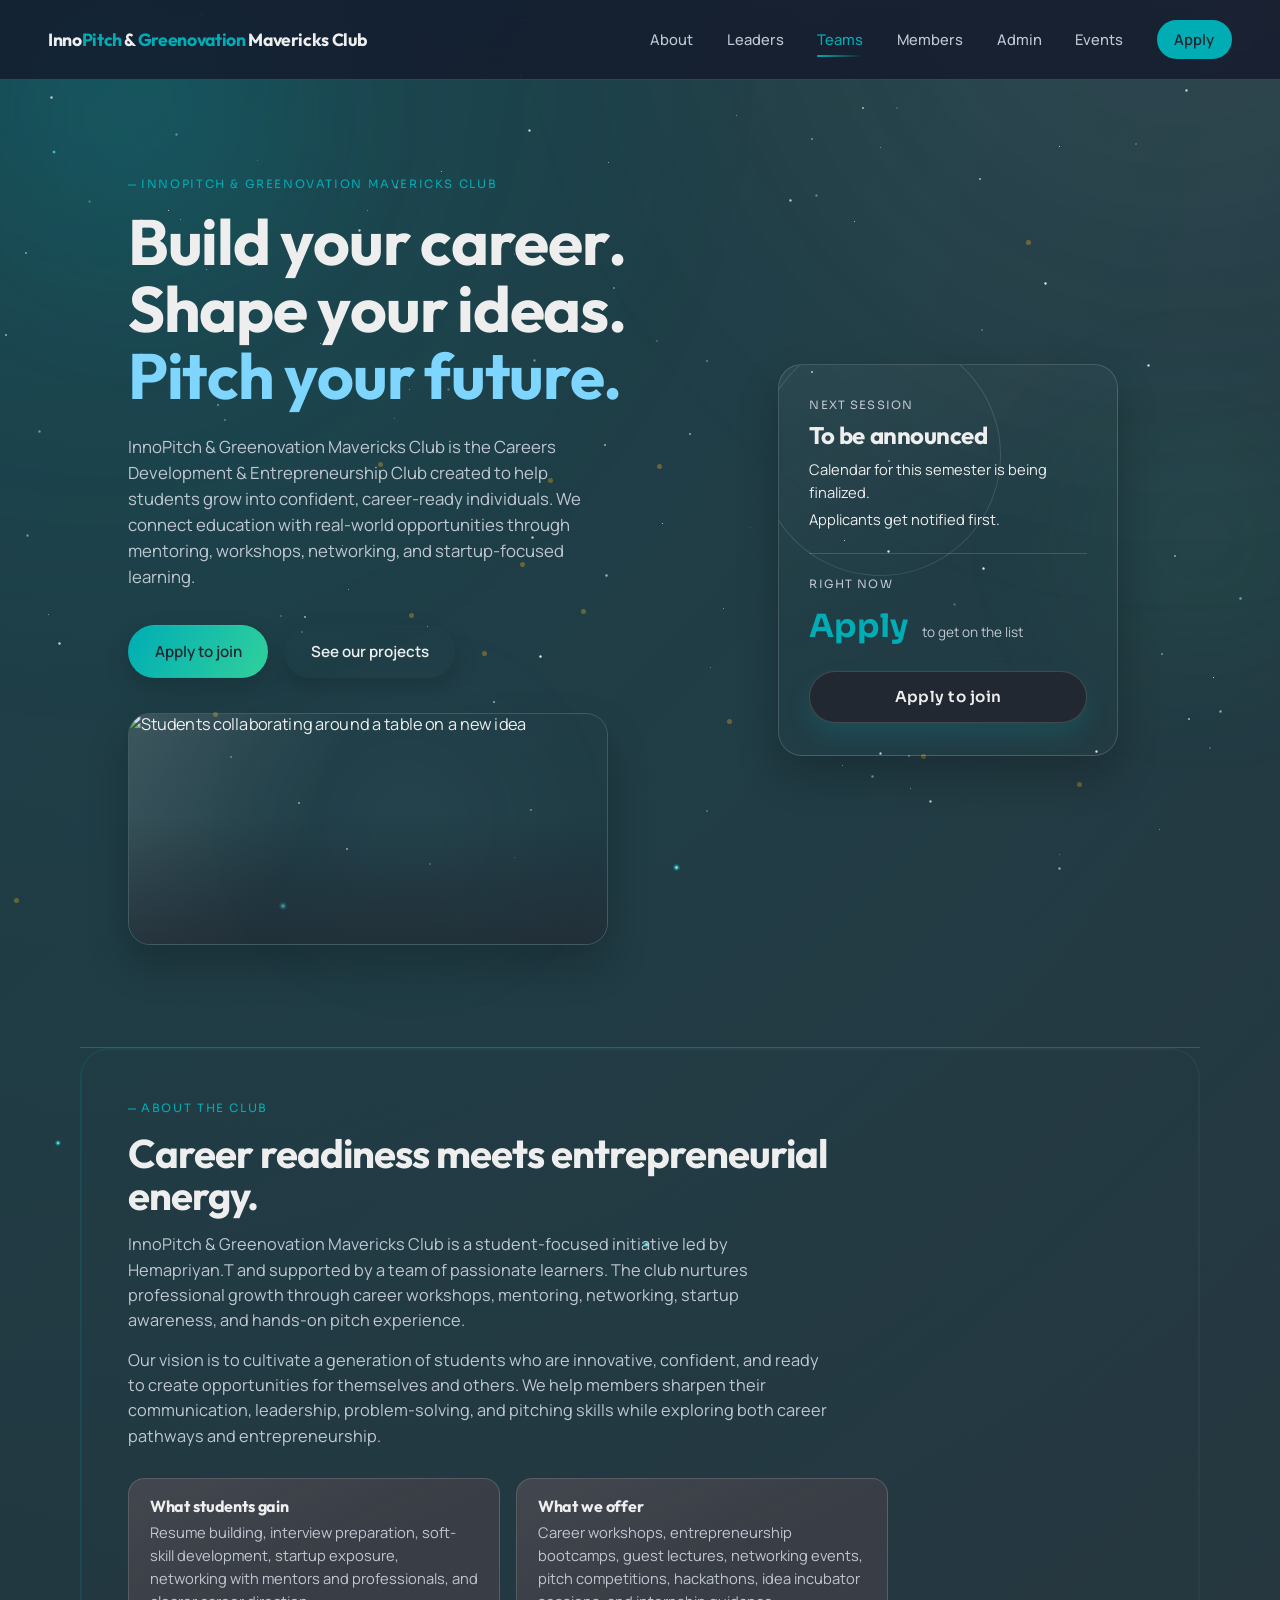
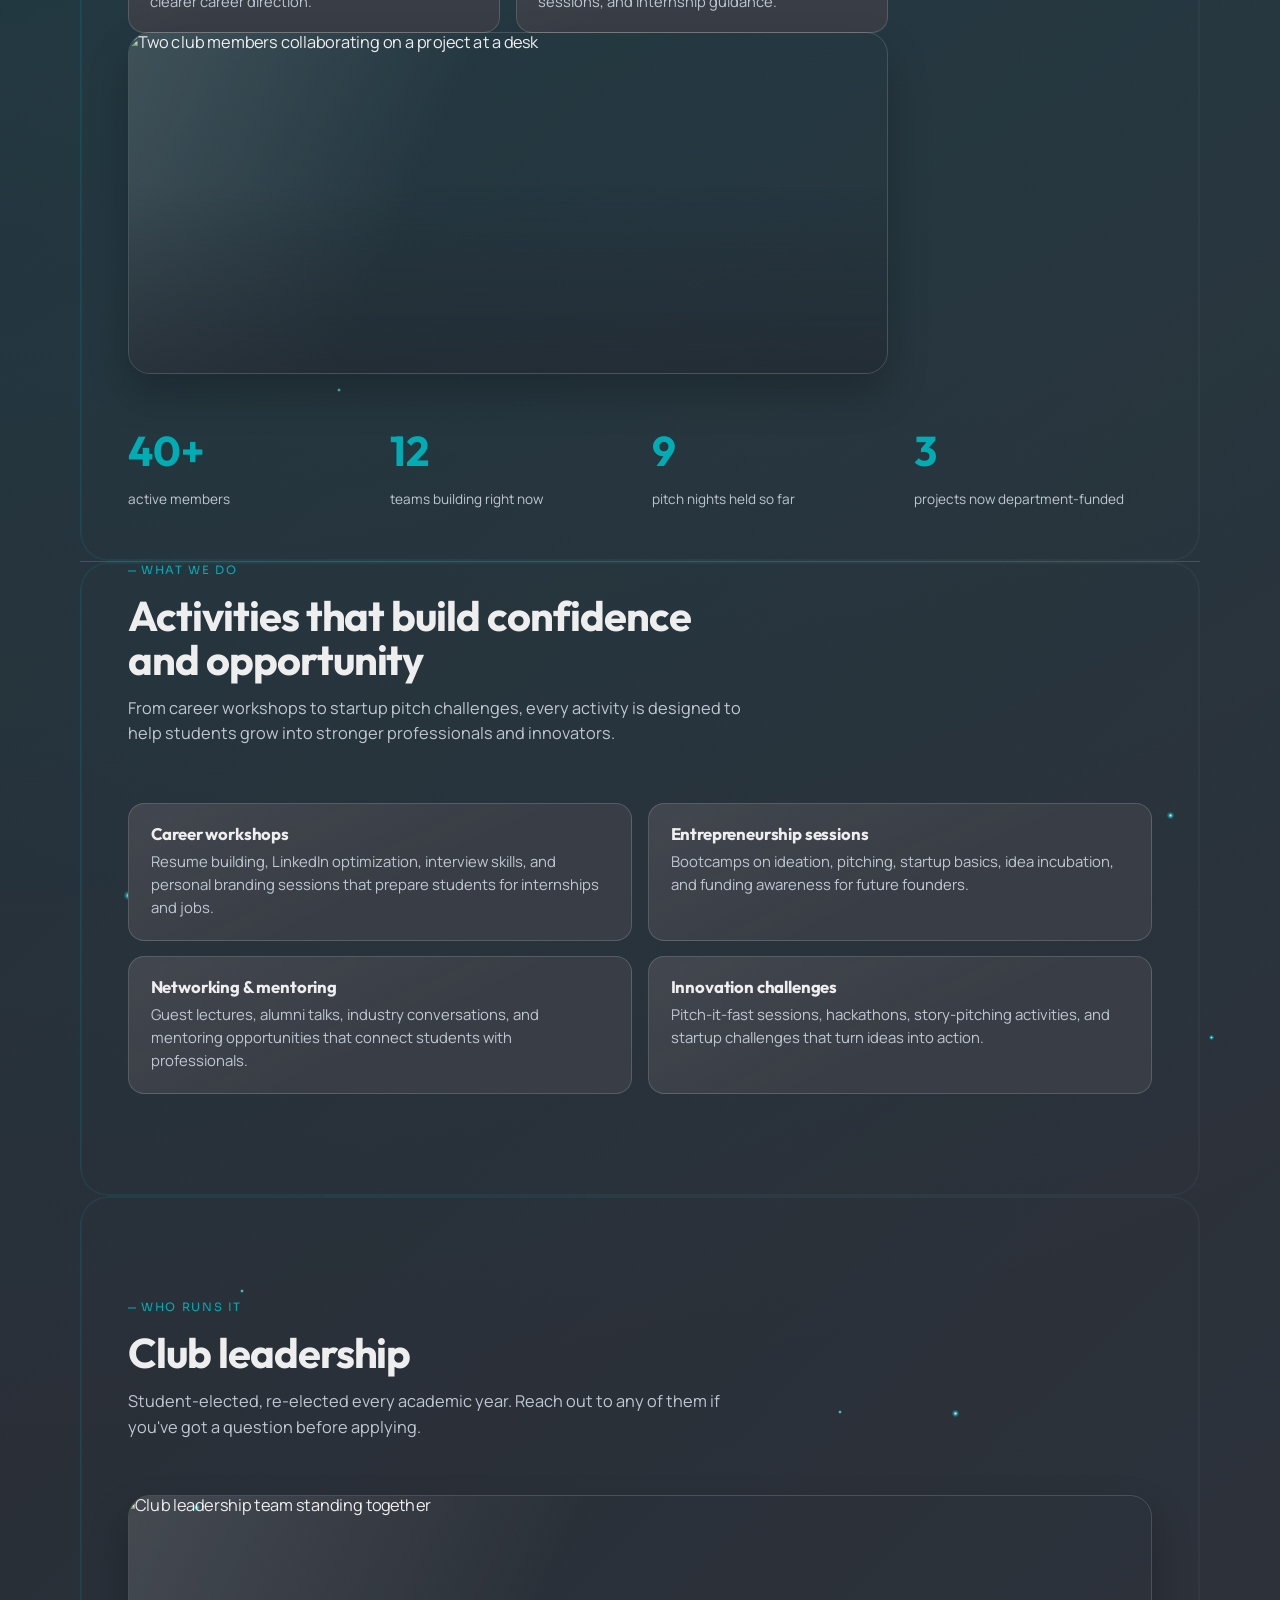
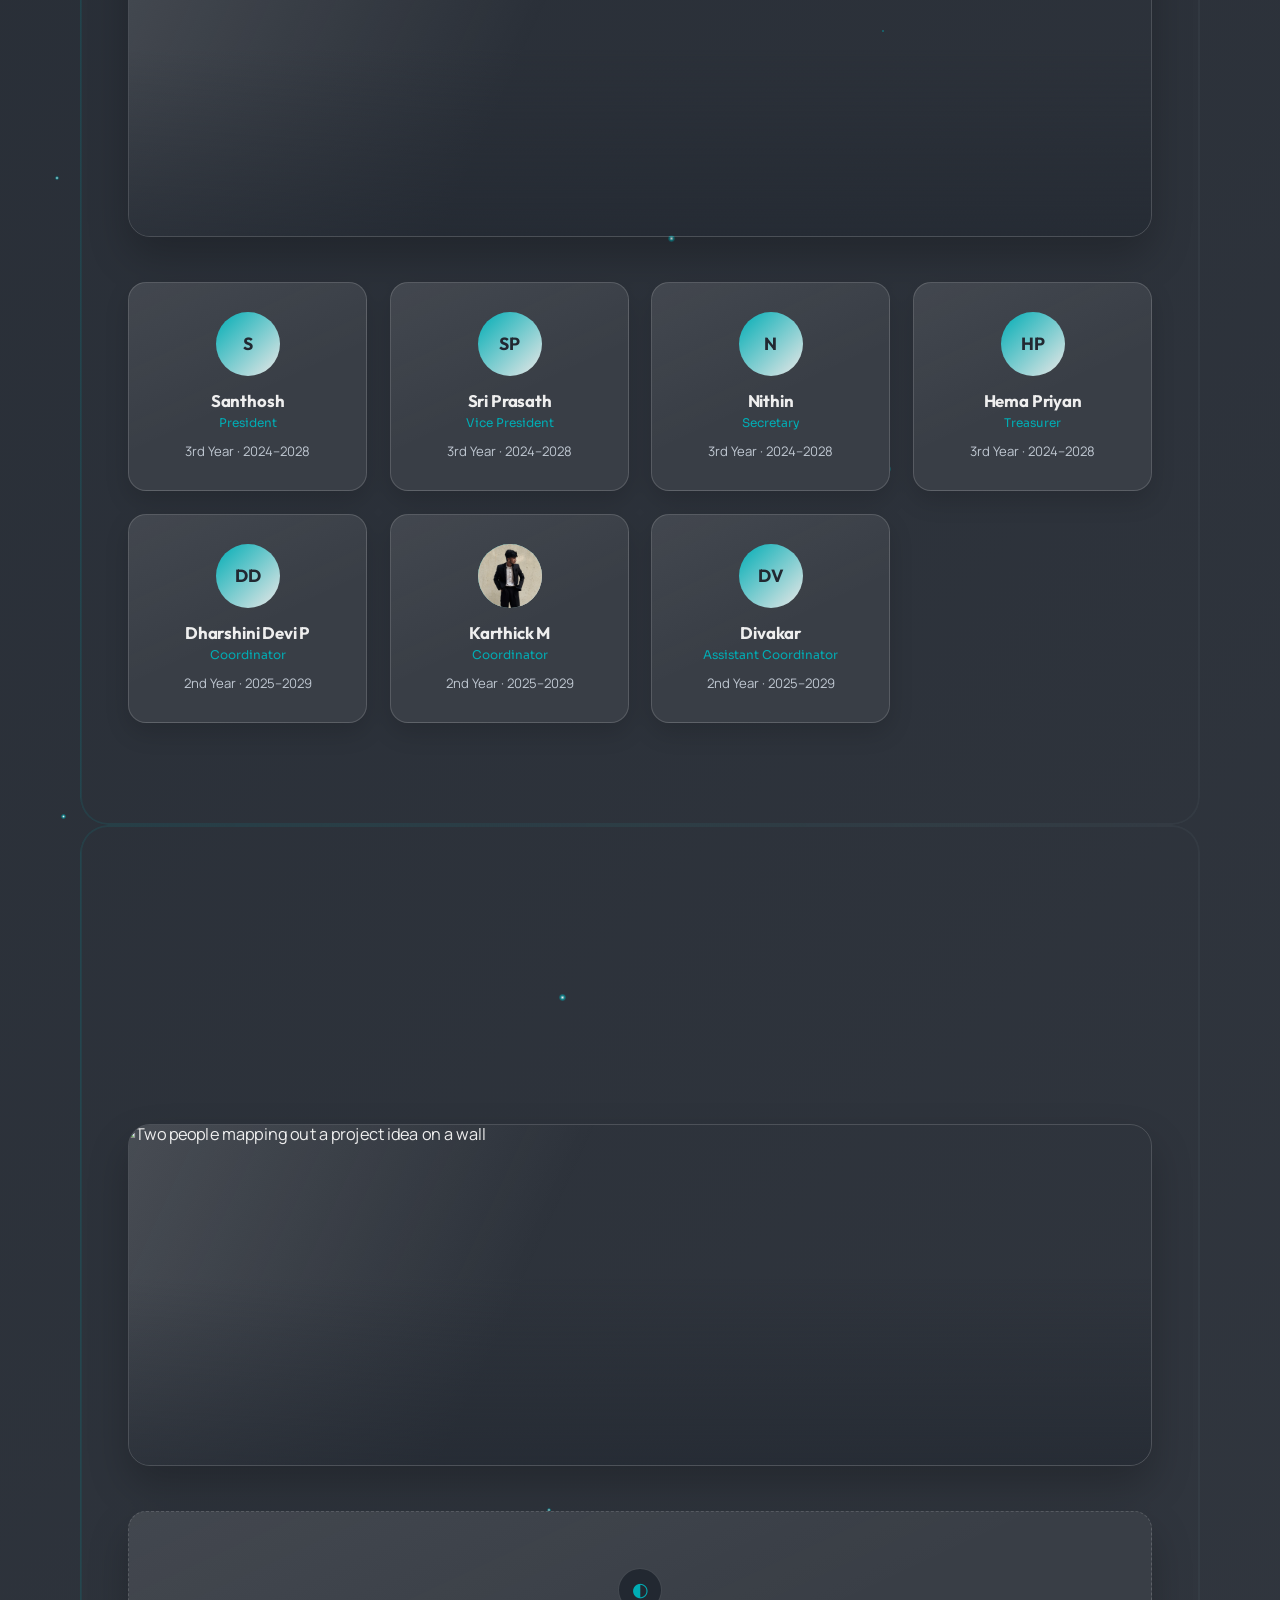
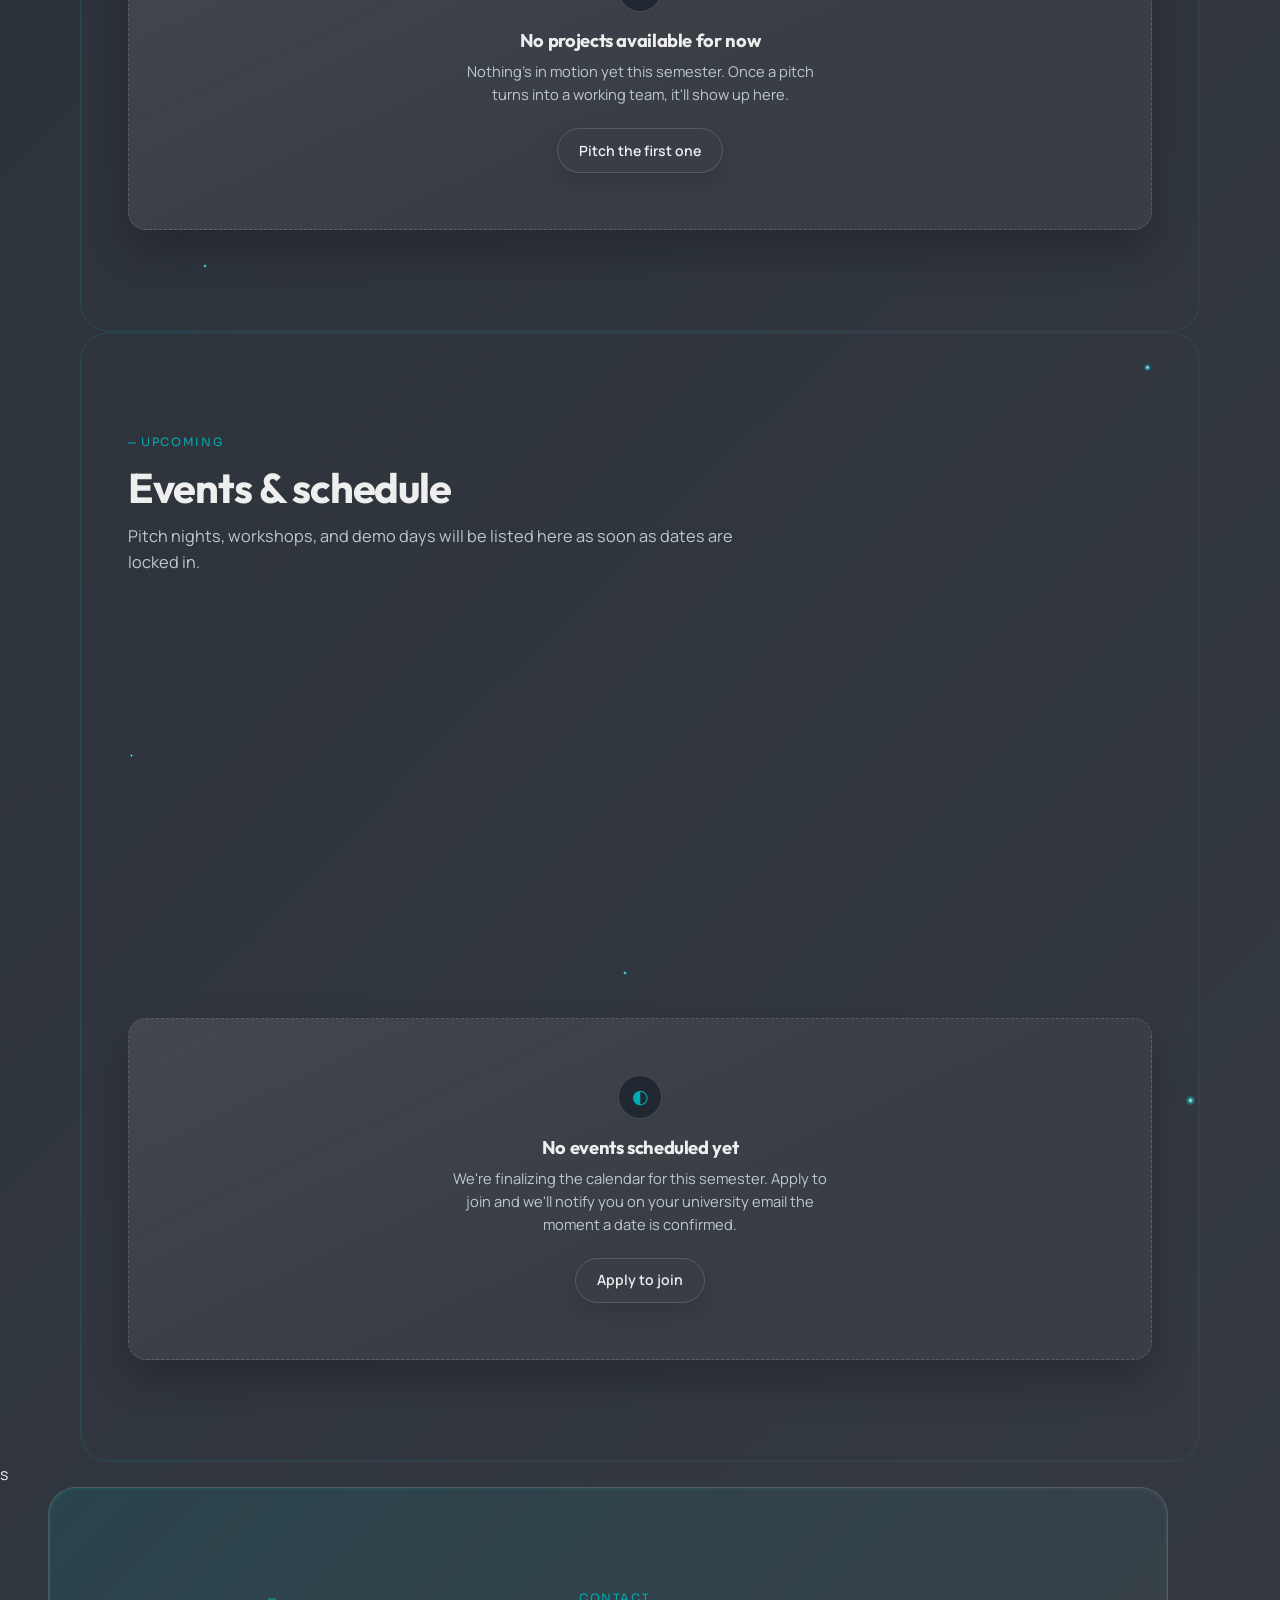
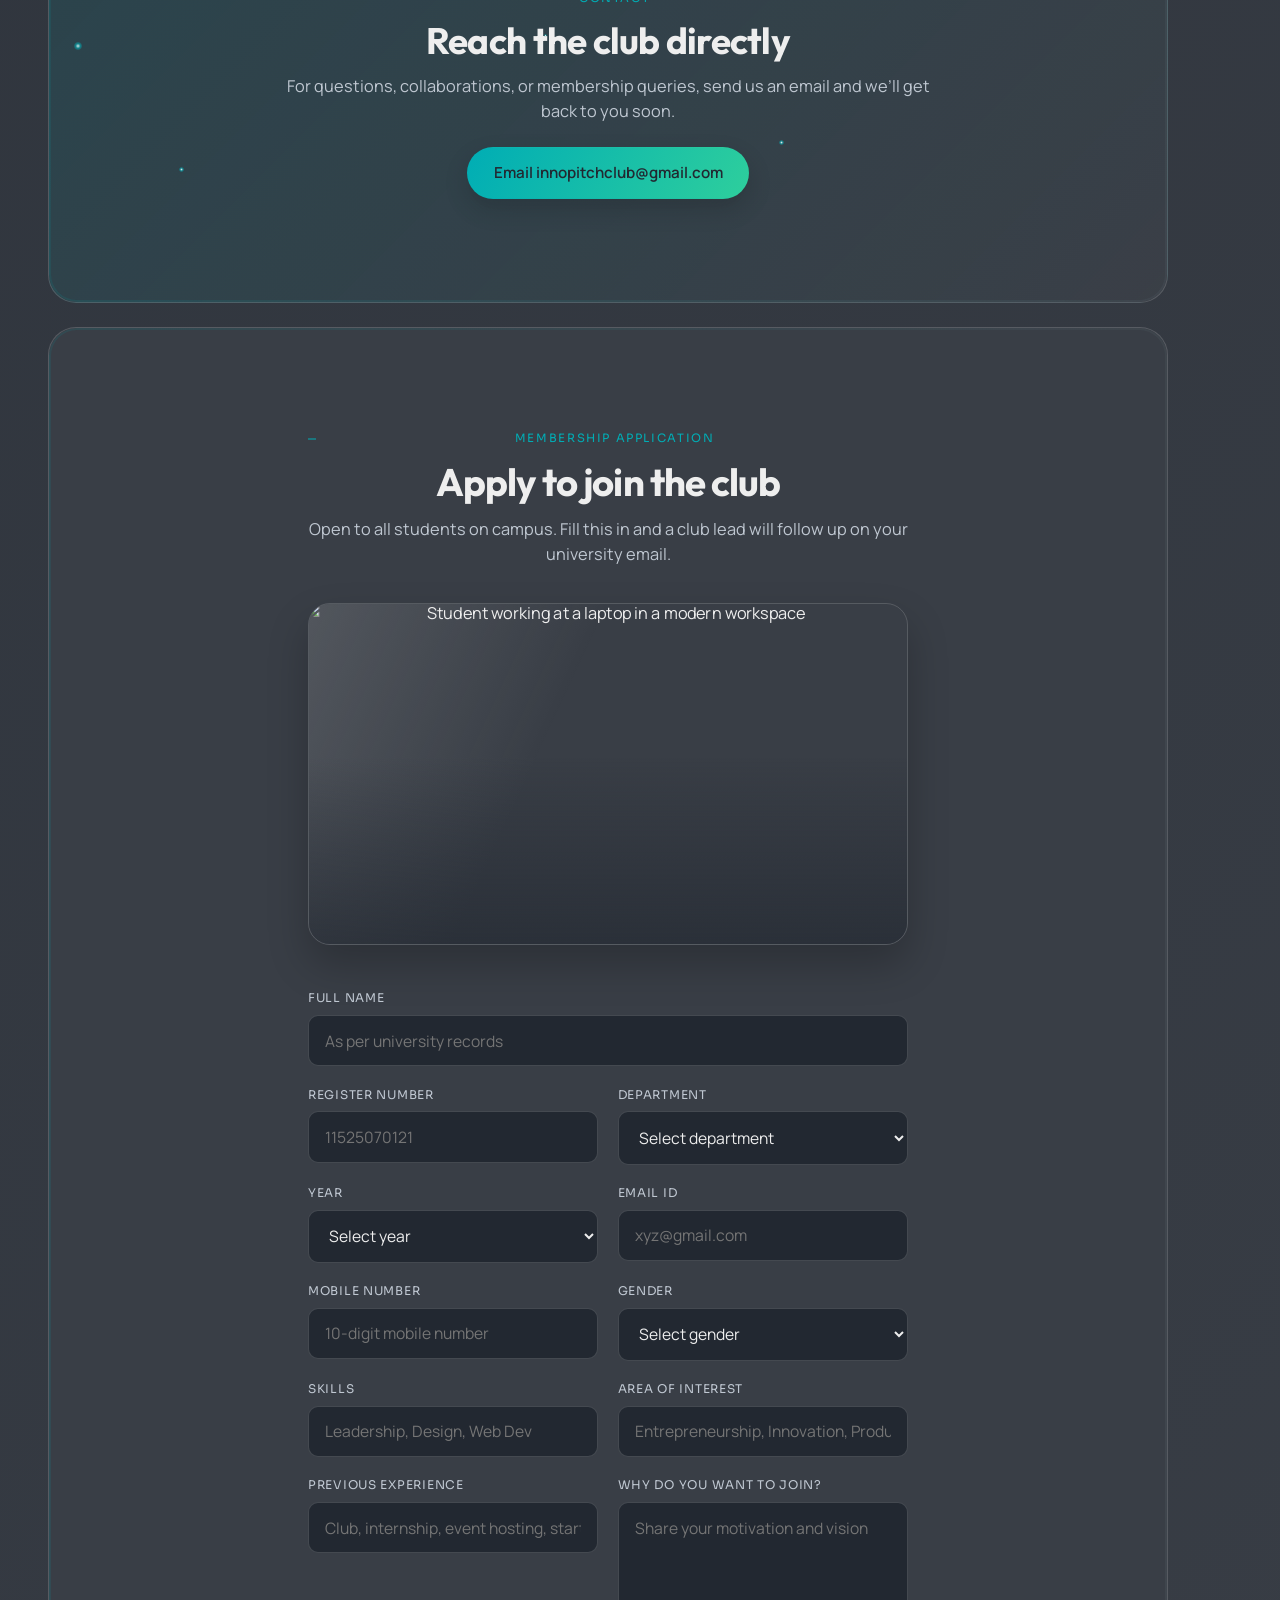
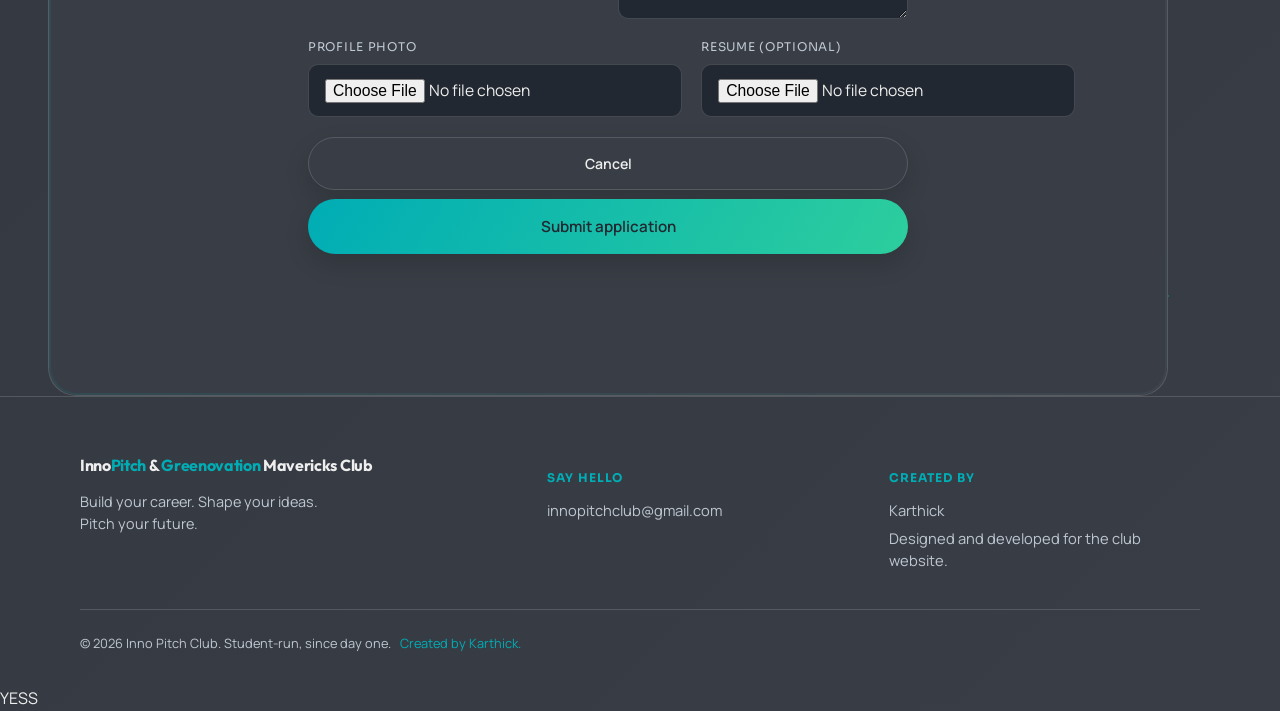
==== commit 657dce97: "Update index.html" ====
--- a/index.html
+++ b/index.html
@@ -186,7 +186,7 @@
       </article>
       <article class="leader-card">
         <div class="leader-avatar">
-          <img src="./images/karthick-m.jpg" alt="Karthick M" loading="lazy" width="400" height="400">
+          <img src="karthick-m.jpg" alt="Karthick M" loading="lazy" width="400" height="400">
         </div>
         <h3>Karthick M</h3>
         <span class="leader-role">Coordinator</span>
@@ -398,4 +398,4 @@
 <script src="script-1.js"></script>
 <script src="script.js"></script>
 </body>
-</html>YESS+</html>YESS
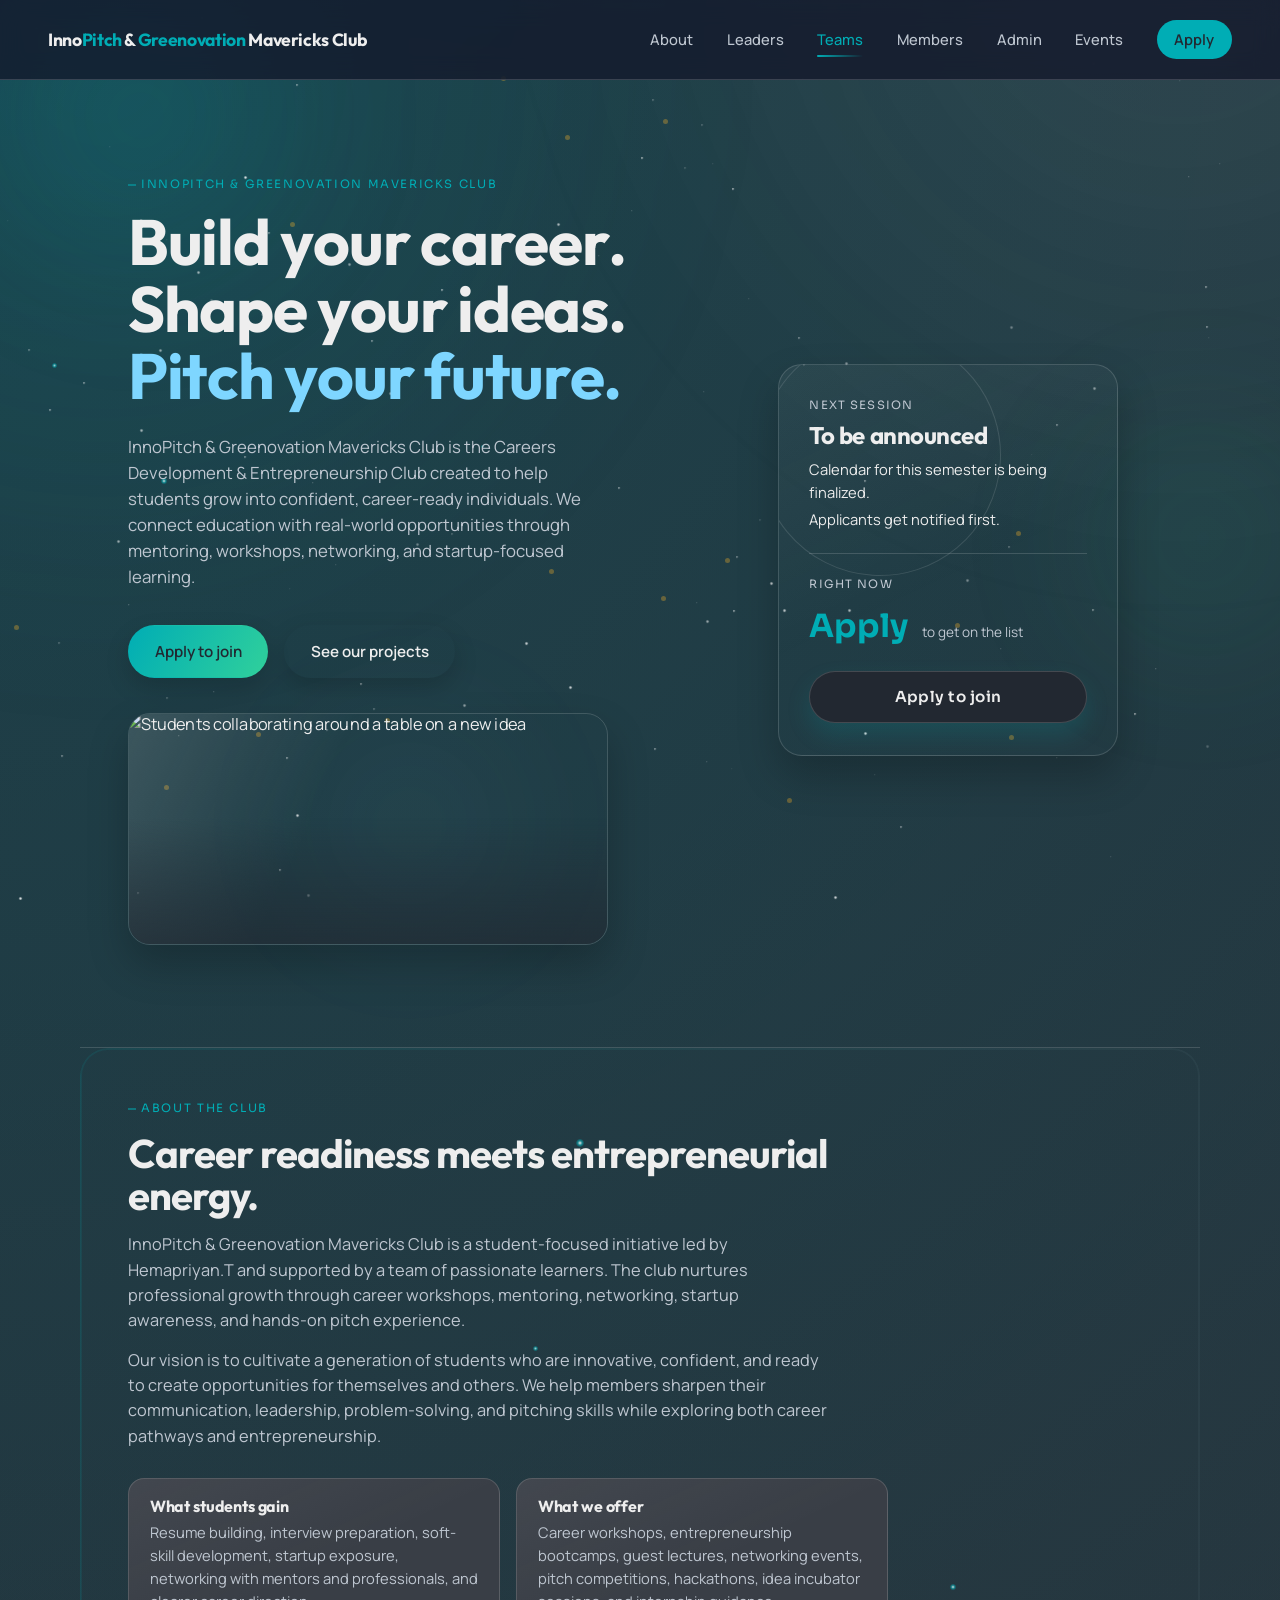
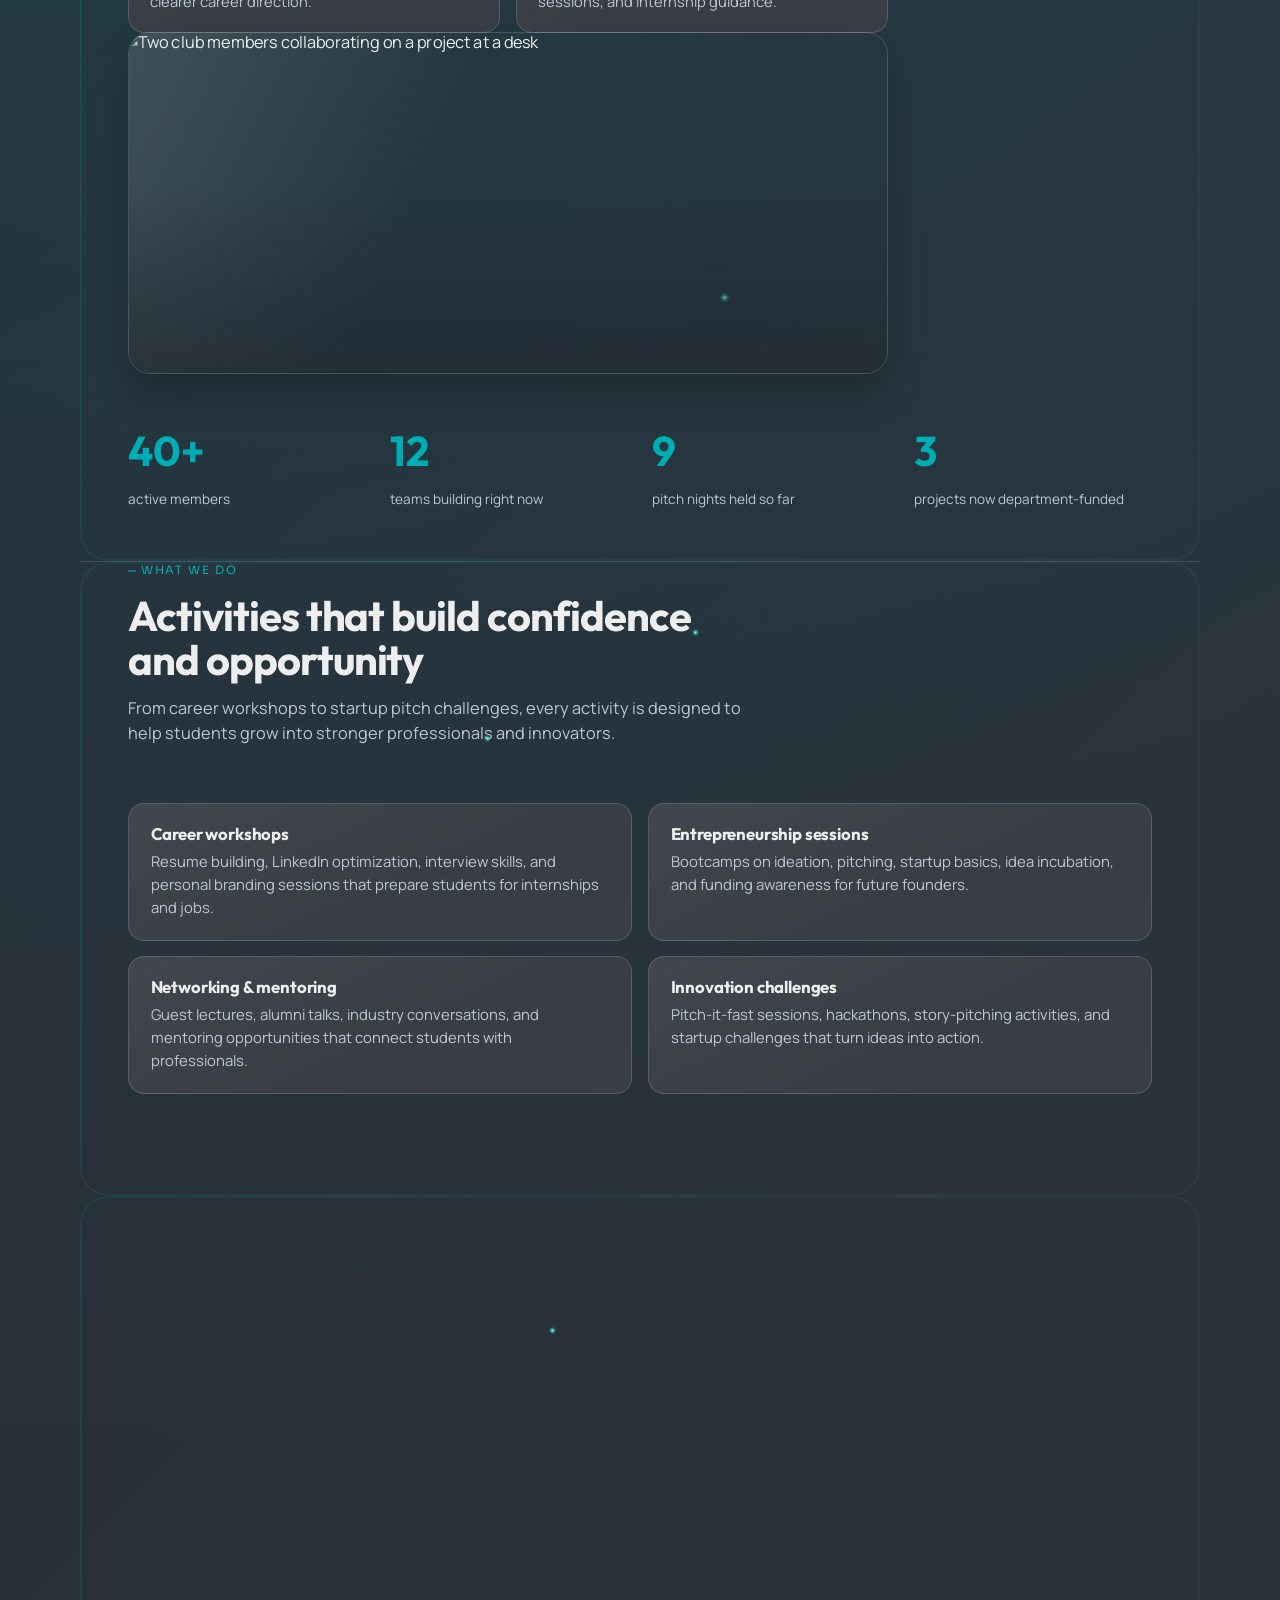
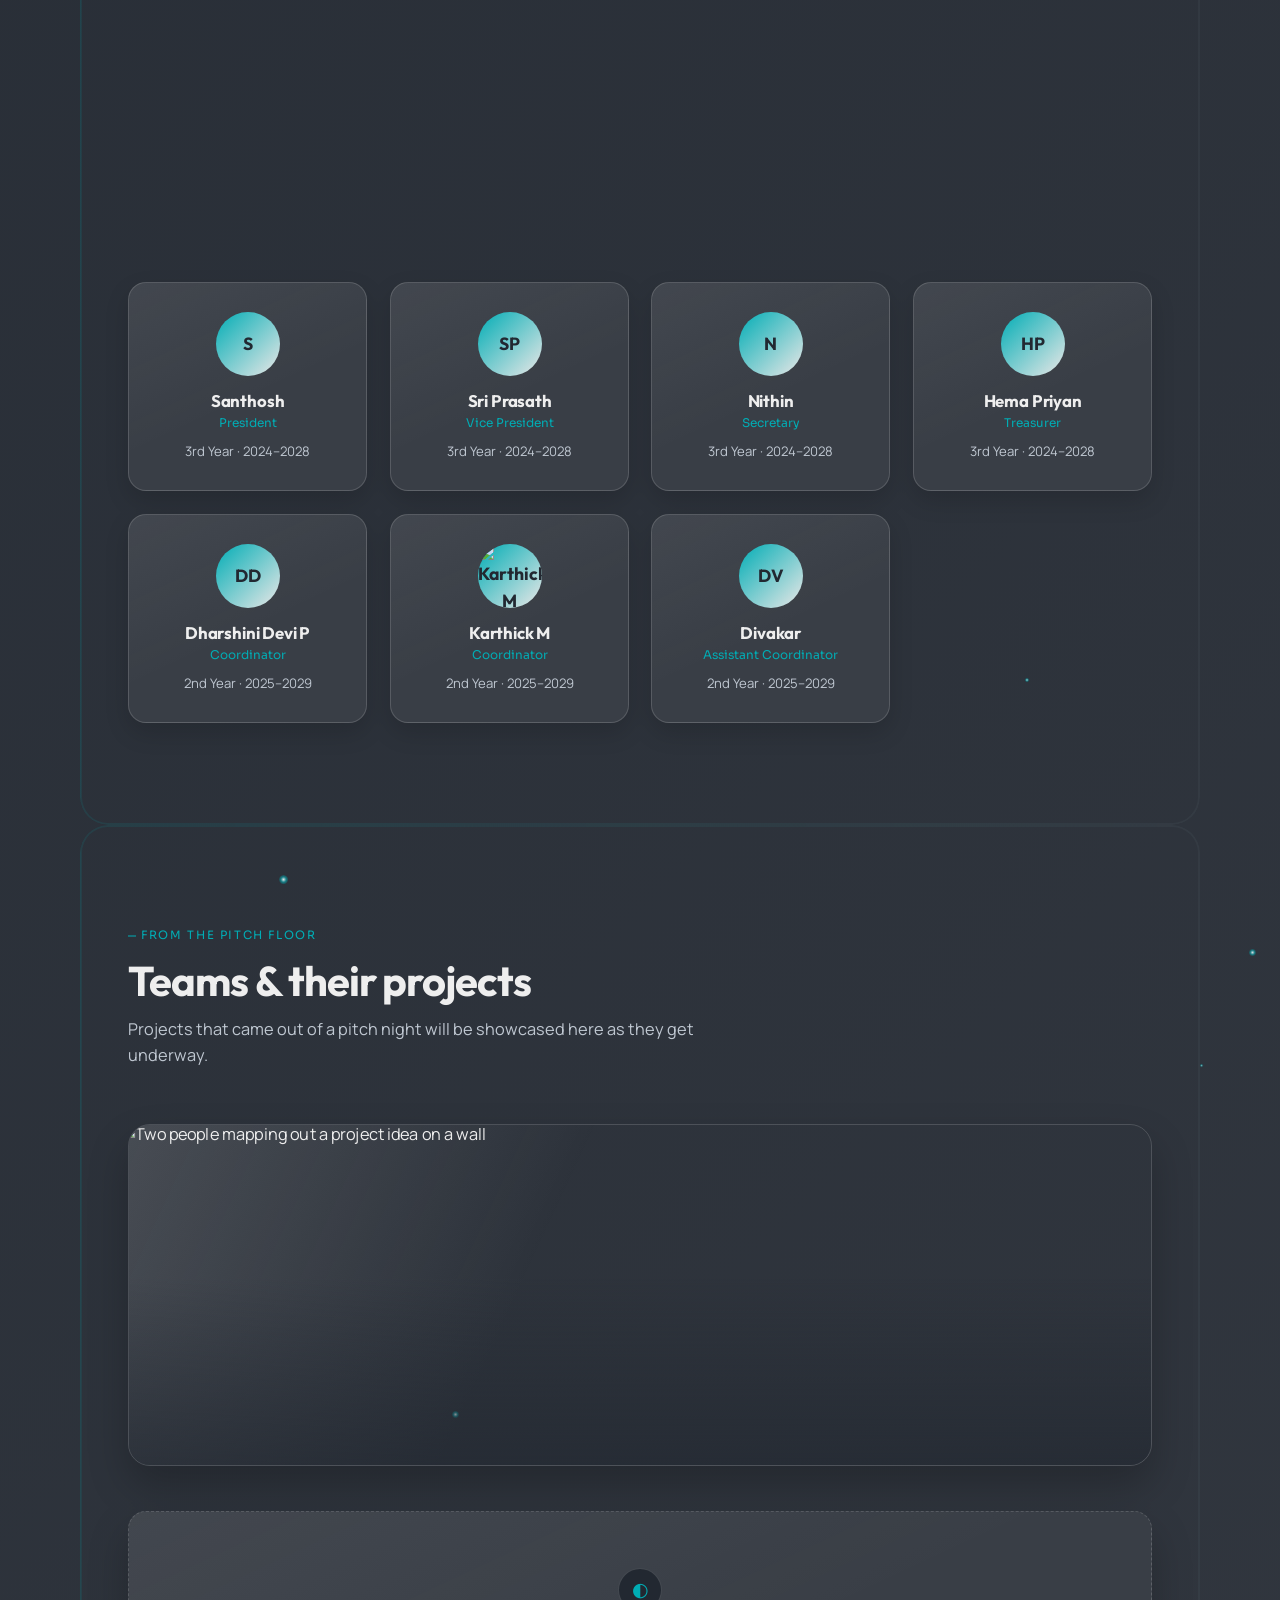
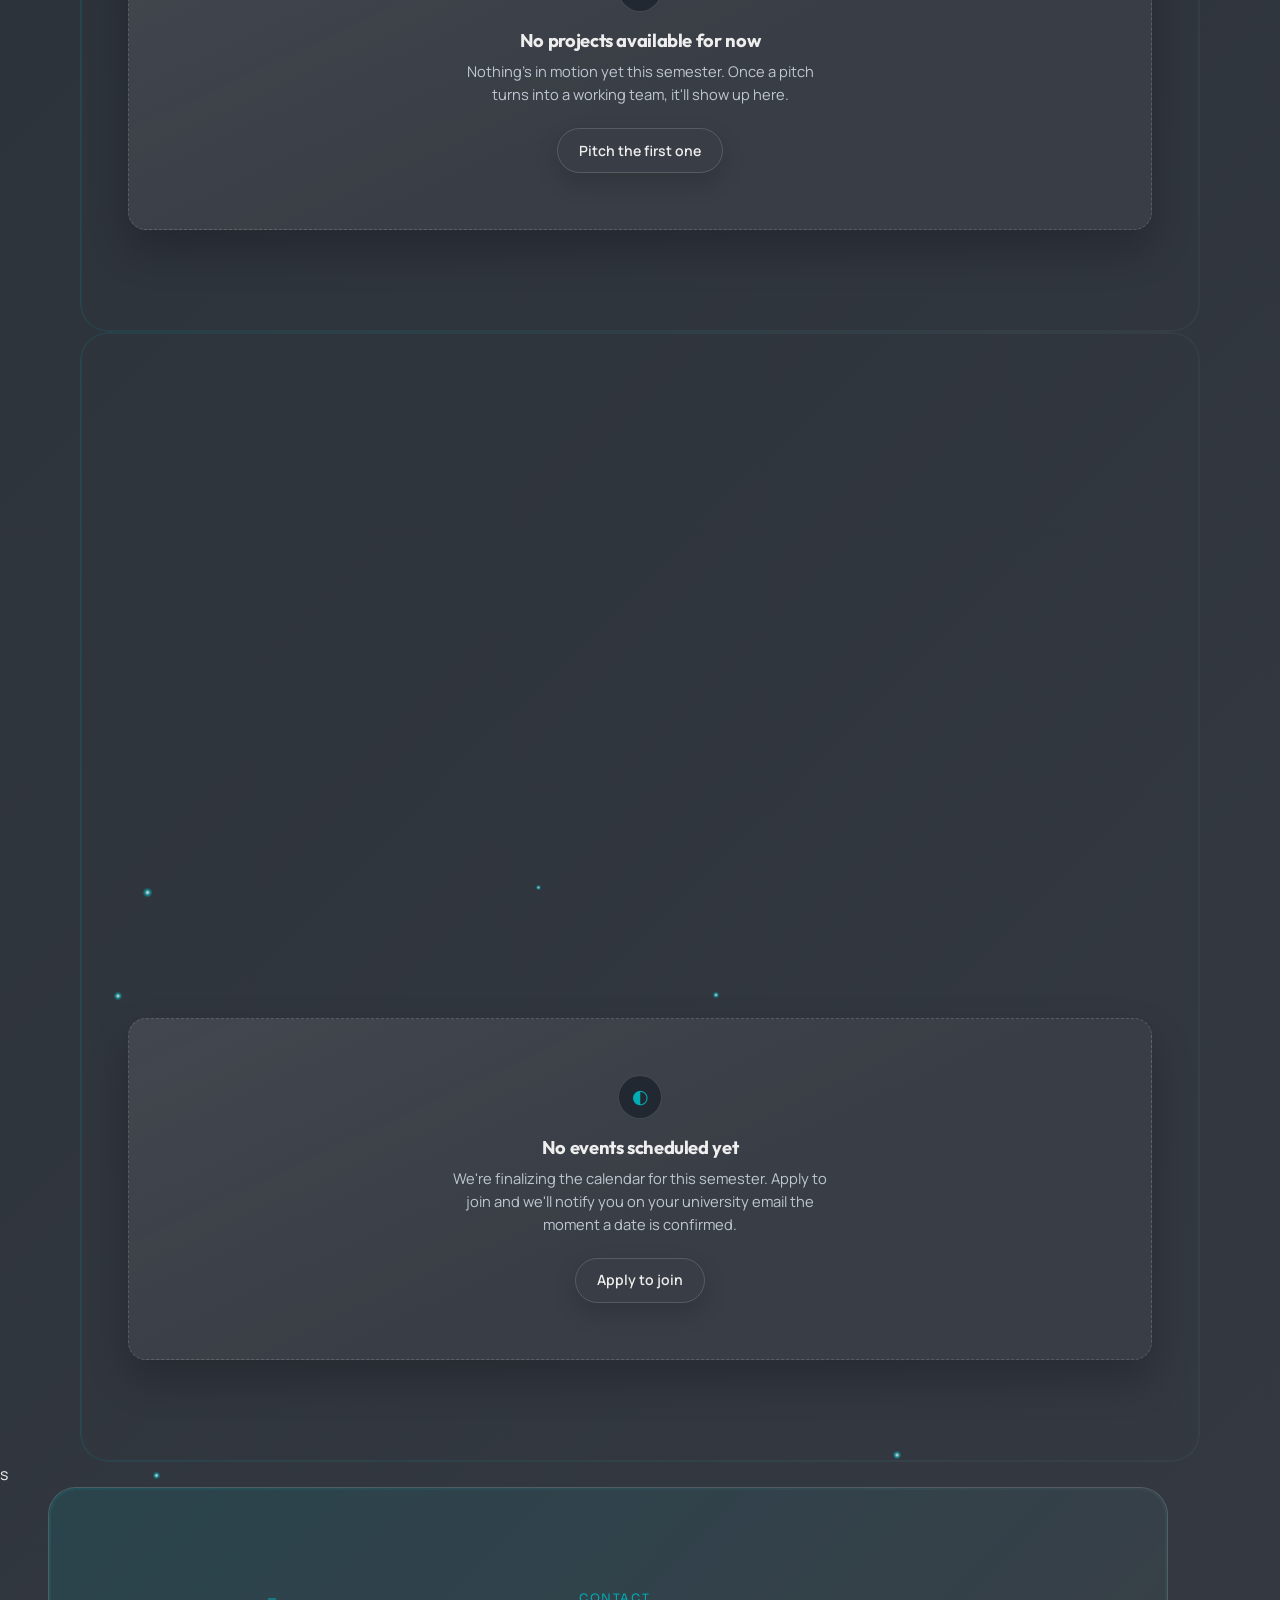
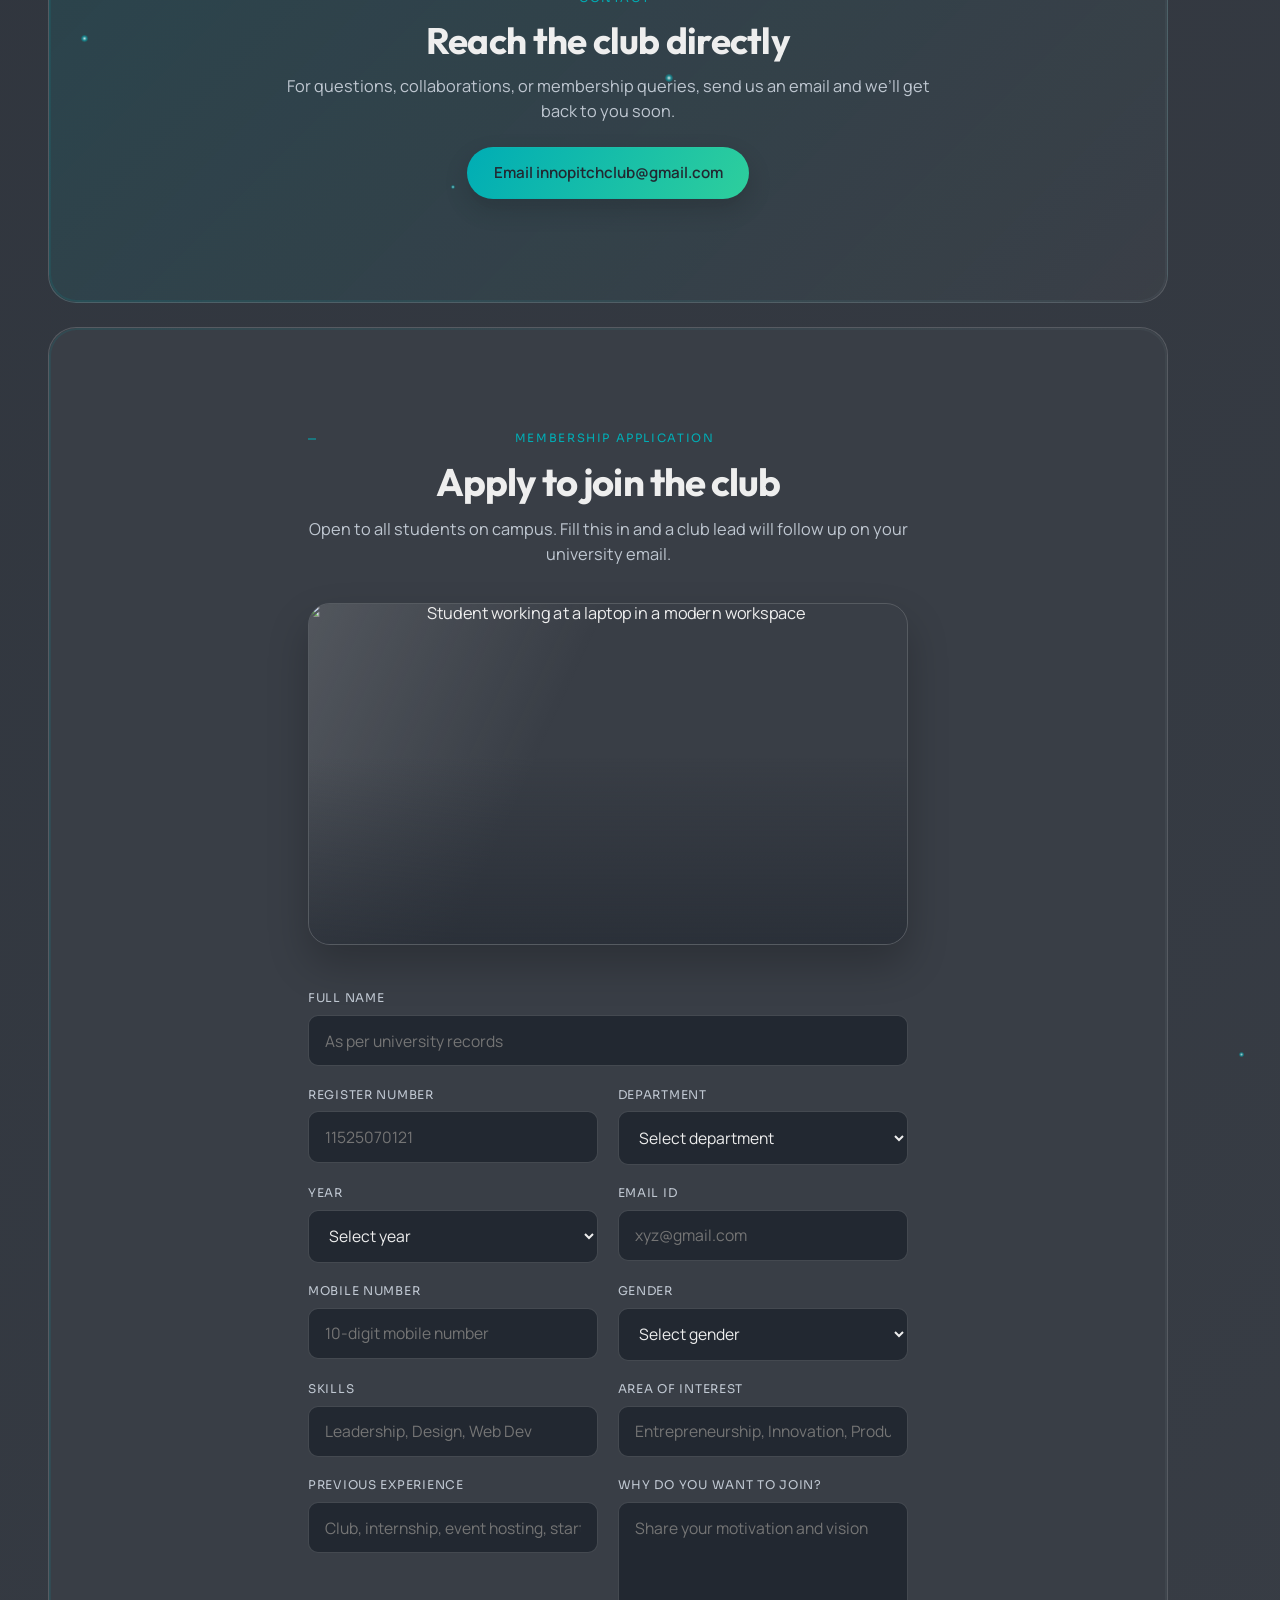
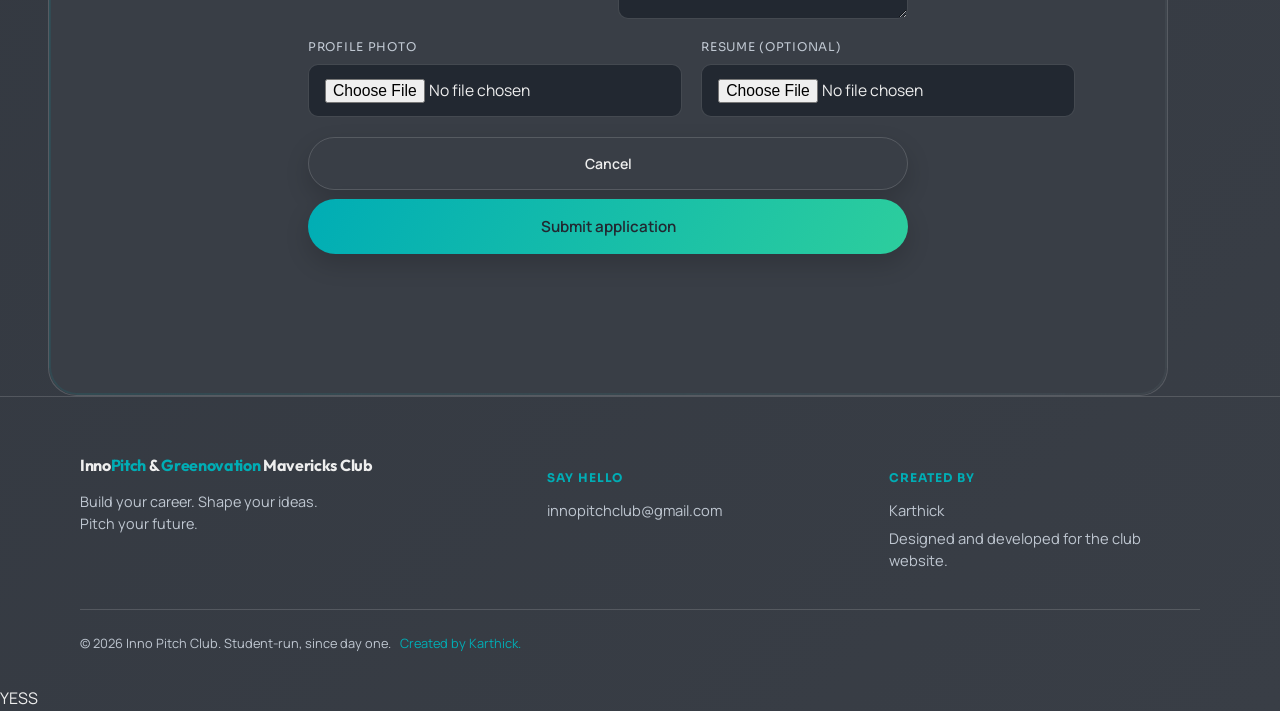
==== commit 6525879c: "Add files via upload" ====
--- a/index.html
+++ b/index.html
@@ -186,7 +186,7 @@
       </article>
       <article class="leader-card">
         <div class="leader-avatar">
-          <img src="karthick-m.jpg" alt="Karthick M" loading="lazy" width="400" height="400">
+          <img src="./images/karthick-m.jpg" alt="Karthick M" loading="lazy" width="400" height="400">
         </div>
         <h3>Karthick M</h3>
         <span class="leader-role">Coordinator</span>
@@ -398,4 +398,4 @@
 <script src="script-1.js"></script>
 <script src="script.js"></script>
 </body>
-</html>YESS
+</html>YESS
--- a/style.css
+++ b/style.css
@@ -198,7 +198,7 @@
 }
 
 p { margin: 0; color: var(--slate); }
-img, svg { display: block; max-width: 100%; }
+img, svg { display: block; max-width: 100%; height: auto; }
 
 :focus-visible {
   outline: 2px solid var(--amber);
@@ -1414,6 +1414,7 @@
 .section-visual img {
   width: 100%;
   height: clamp(200px, 28vw, 340px);
+  min-height: 180px;
   object-fit: cover;
   display: block;
   transform: scale(1.02);
@@ -1686,7 +1687,7 @@
   }
 }
 @media (max-width: 640px) {
-  .section-visual img { height: 220px; }
+  .section-visual img { height: auto; }
   .hero { padding-top: 2.1rem; }
   .hero h1 { font-size: clamp(2.1rem, 8.4vw, 2.9rem); }
   .hero-actions { gap: 0.7rem; }
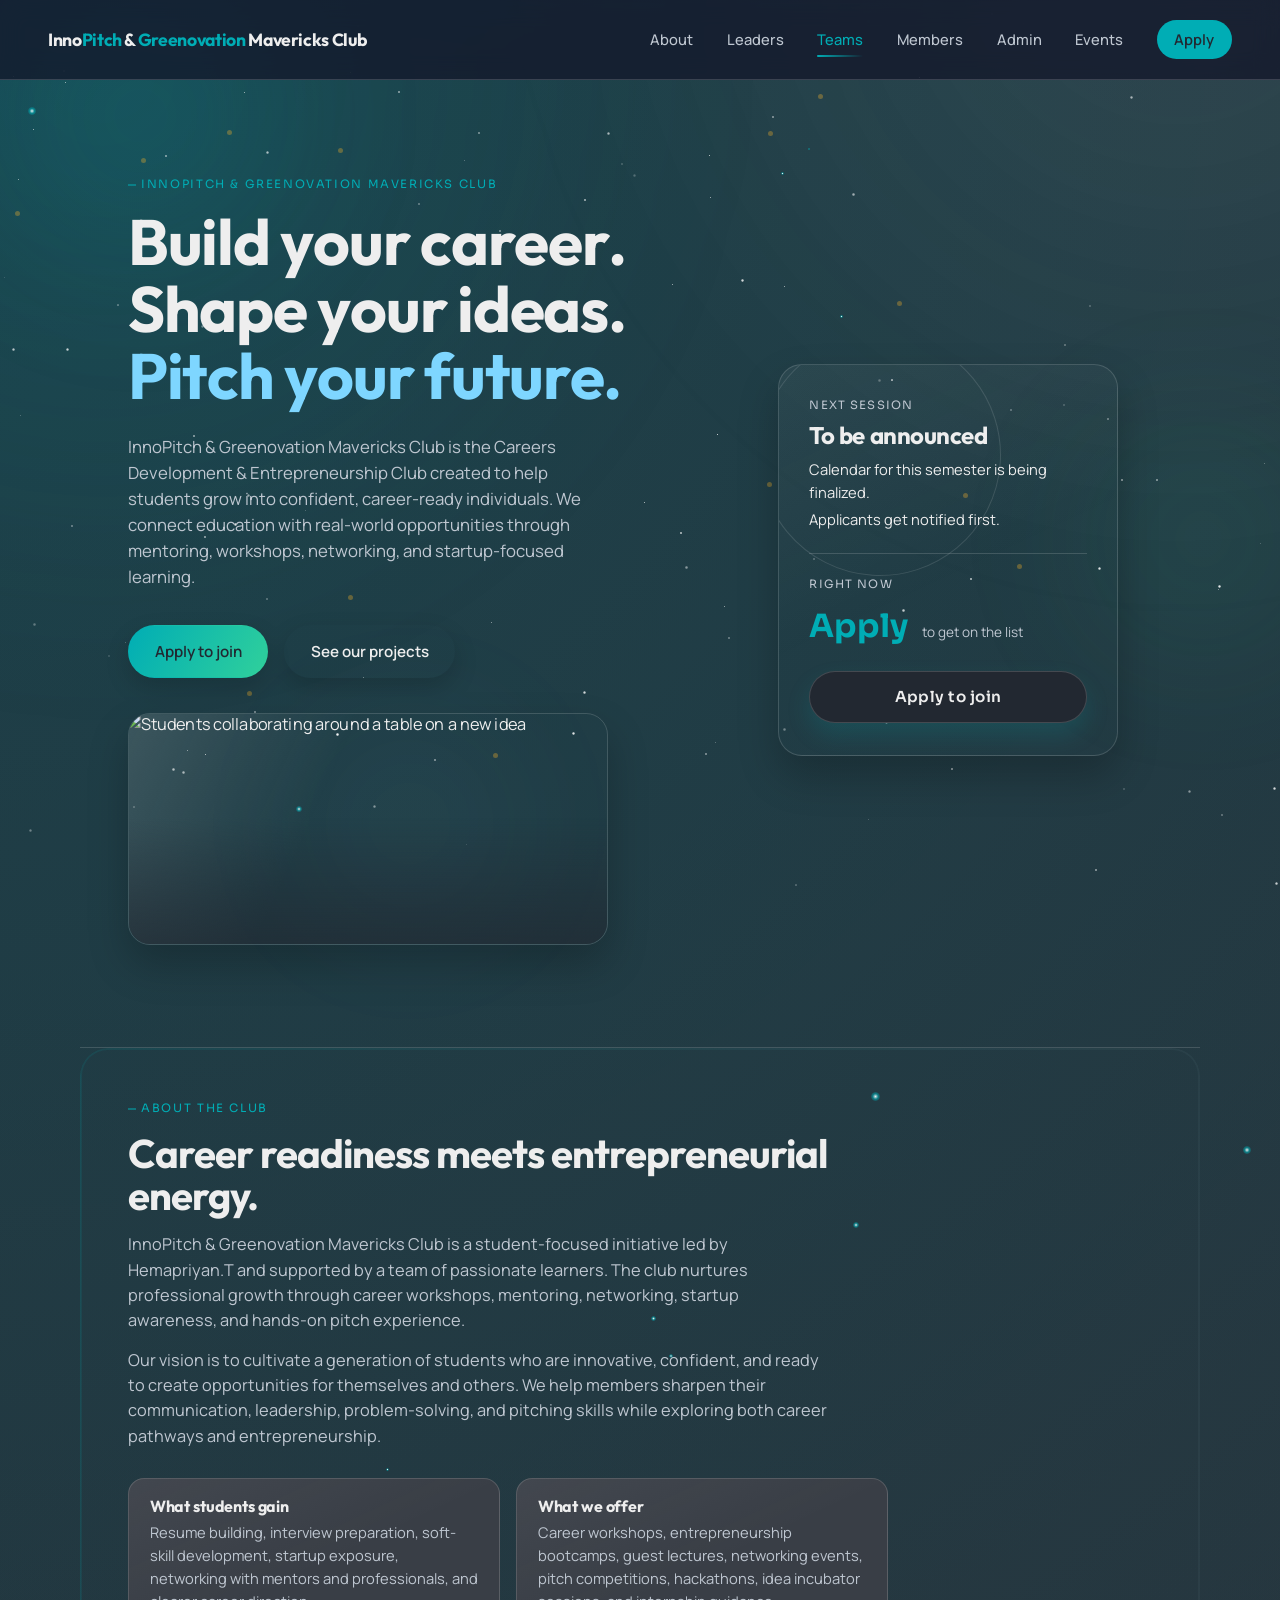
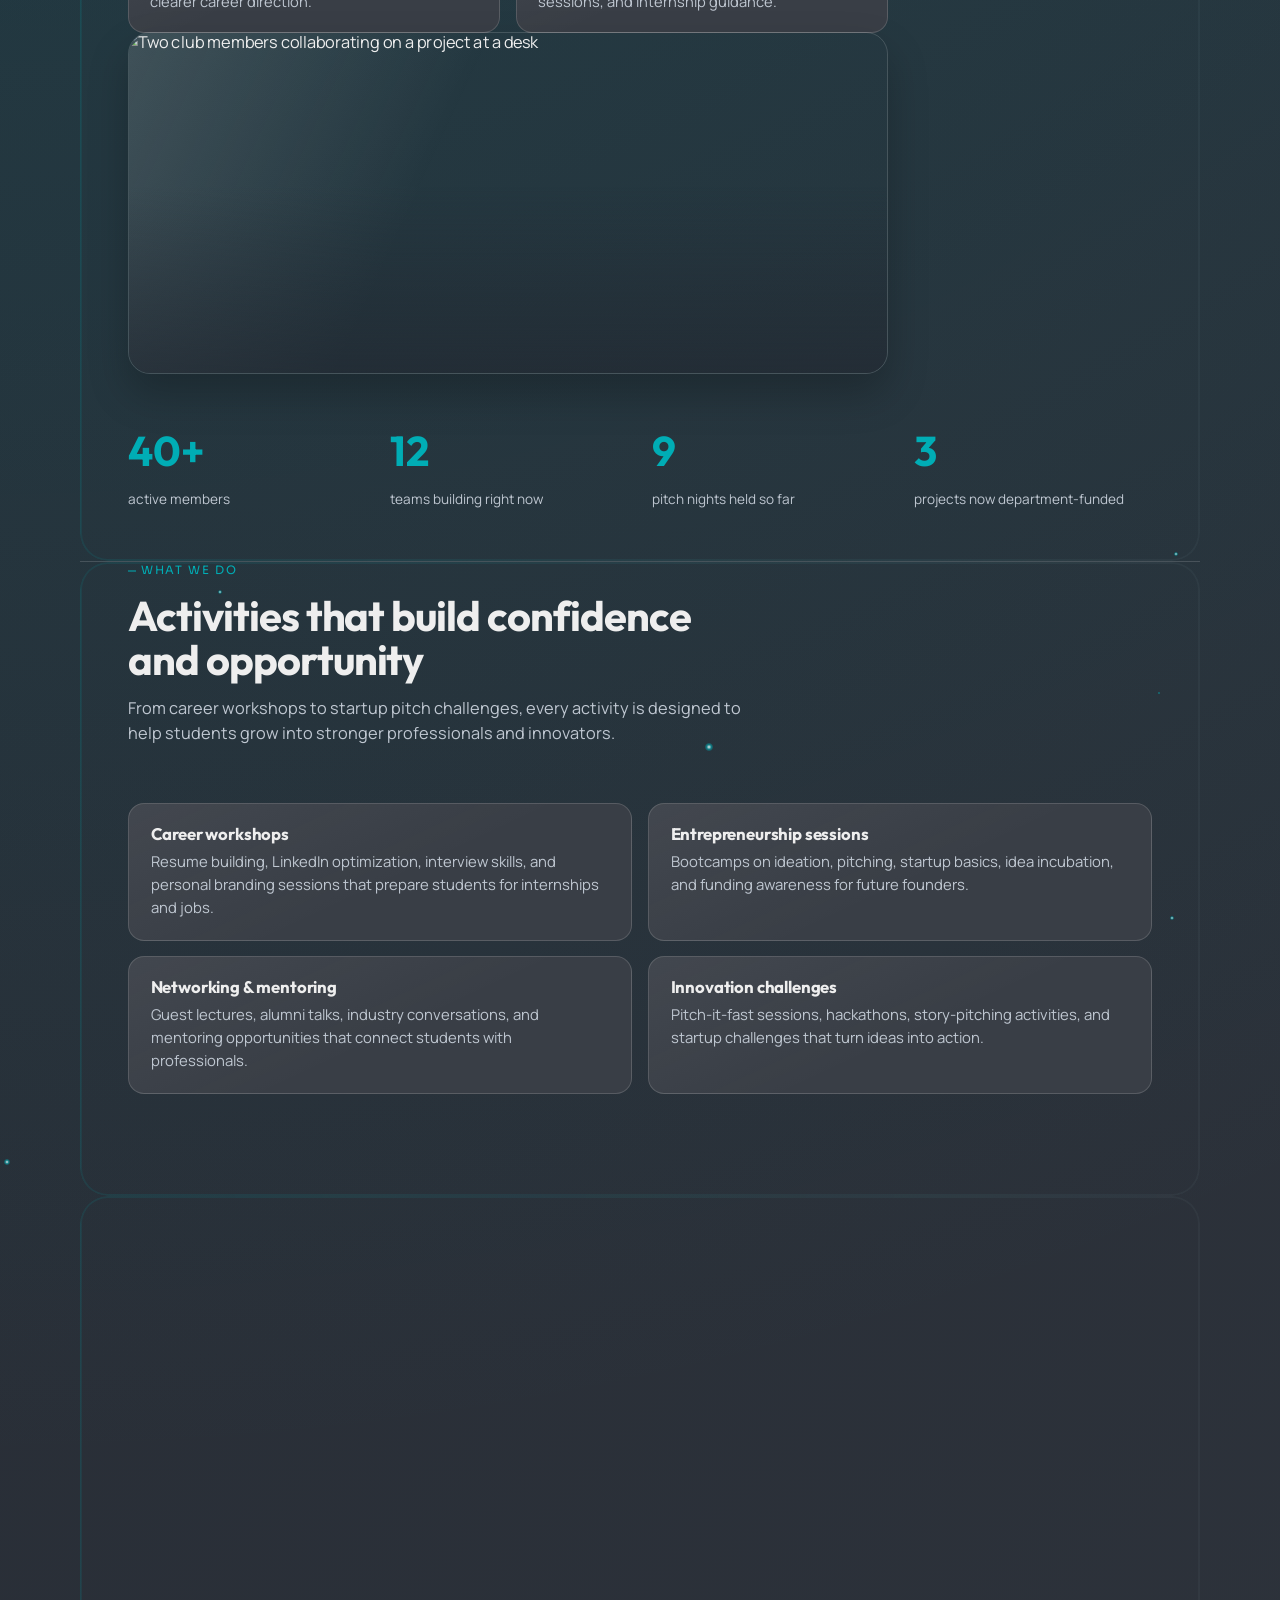
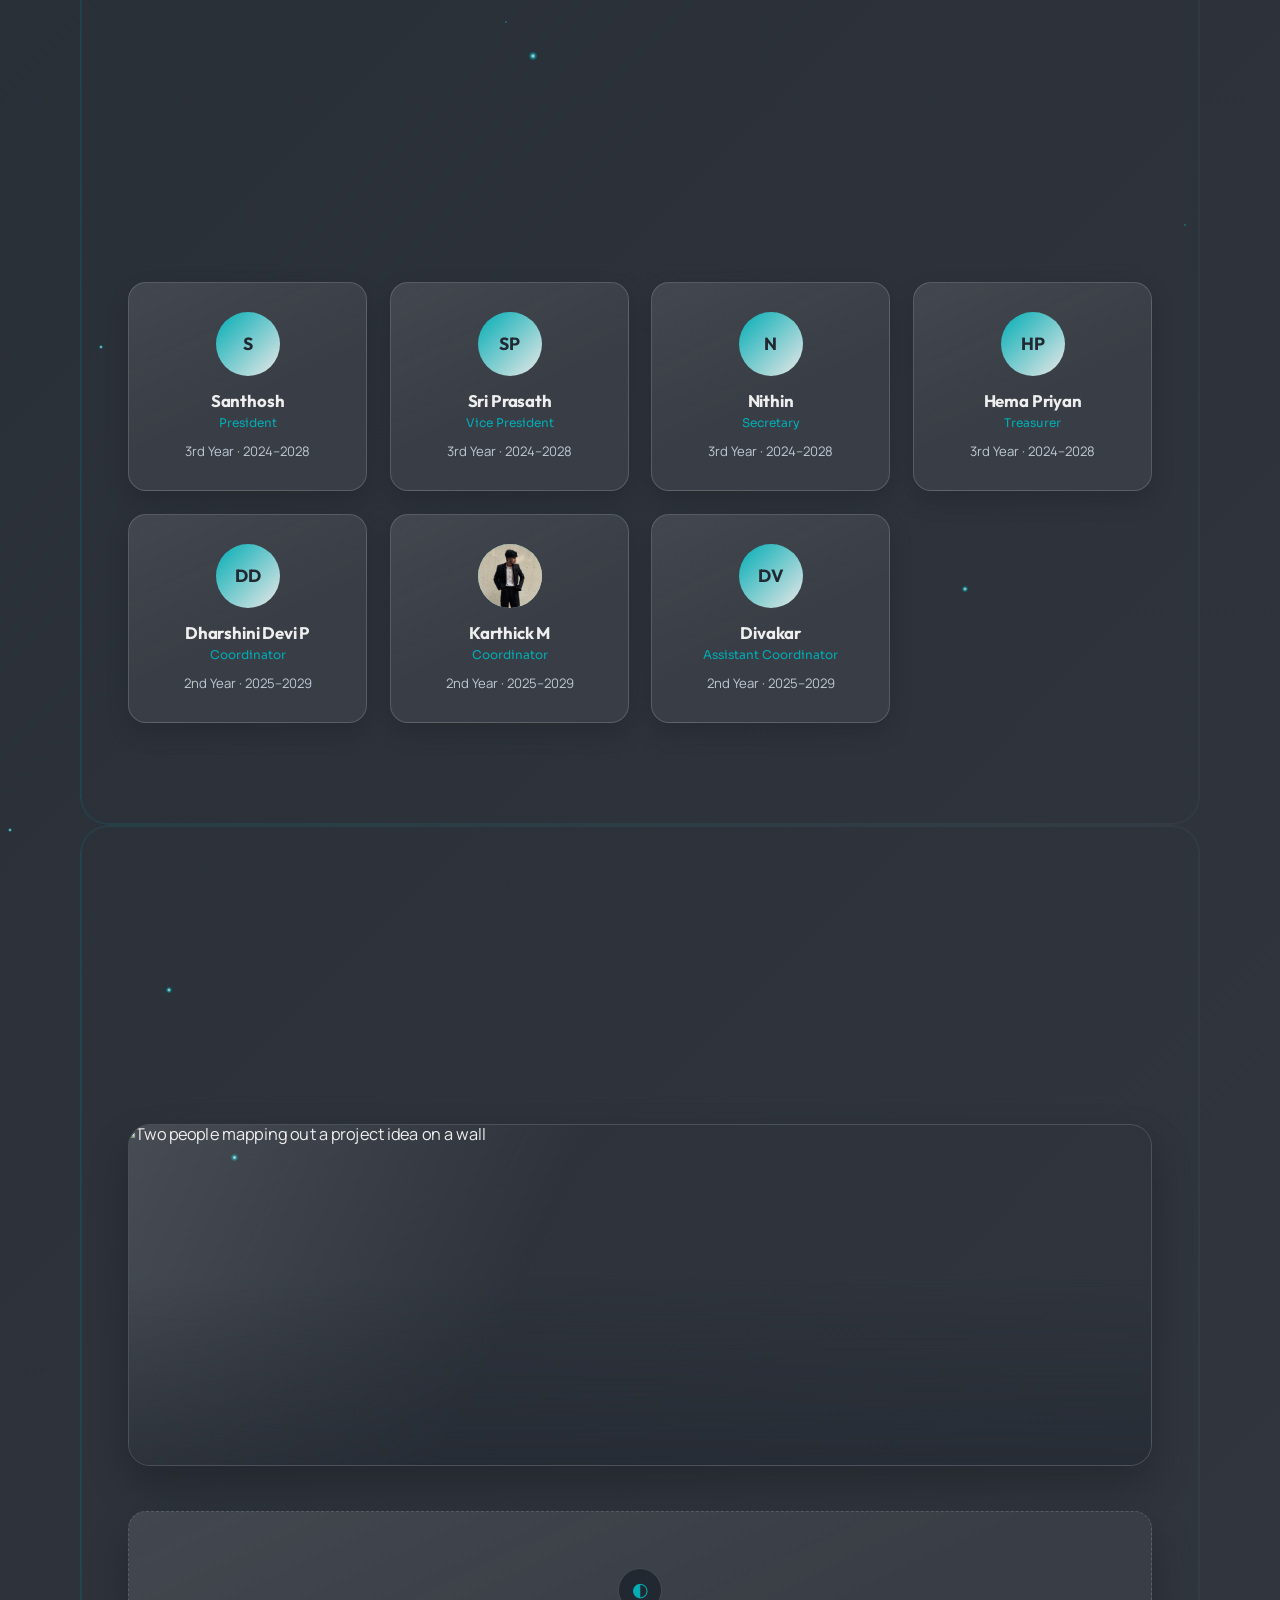
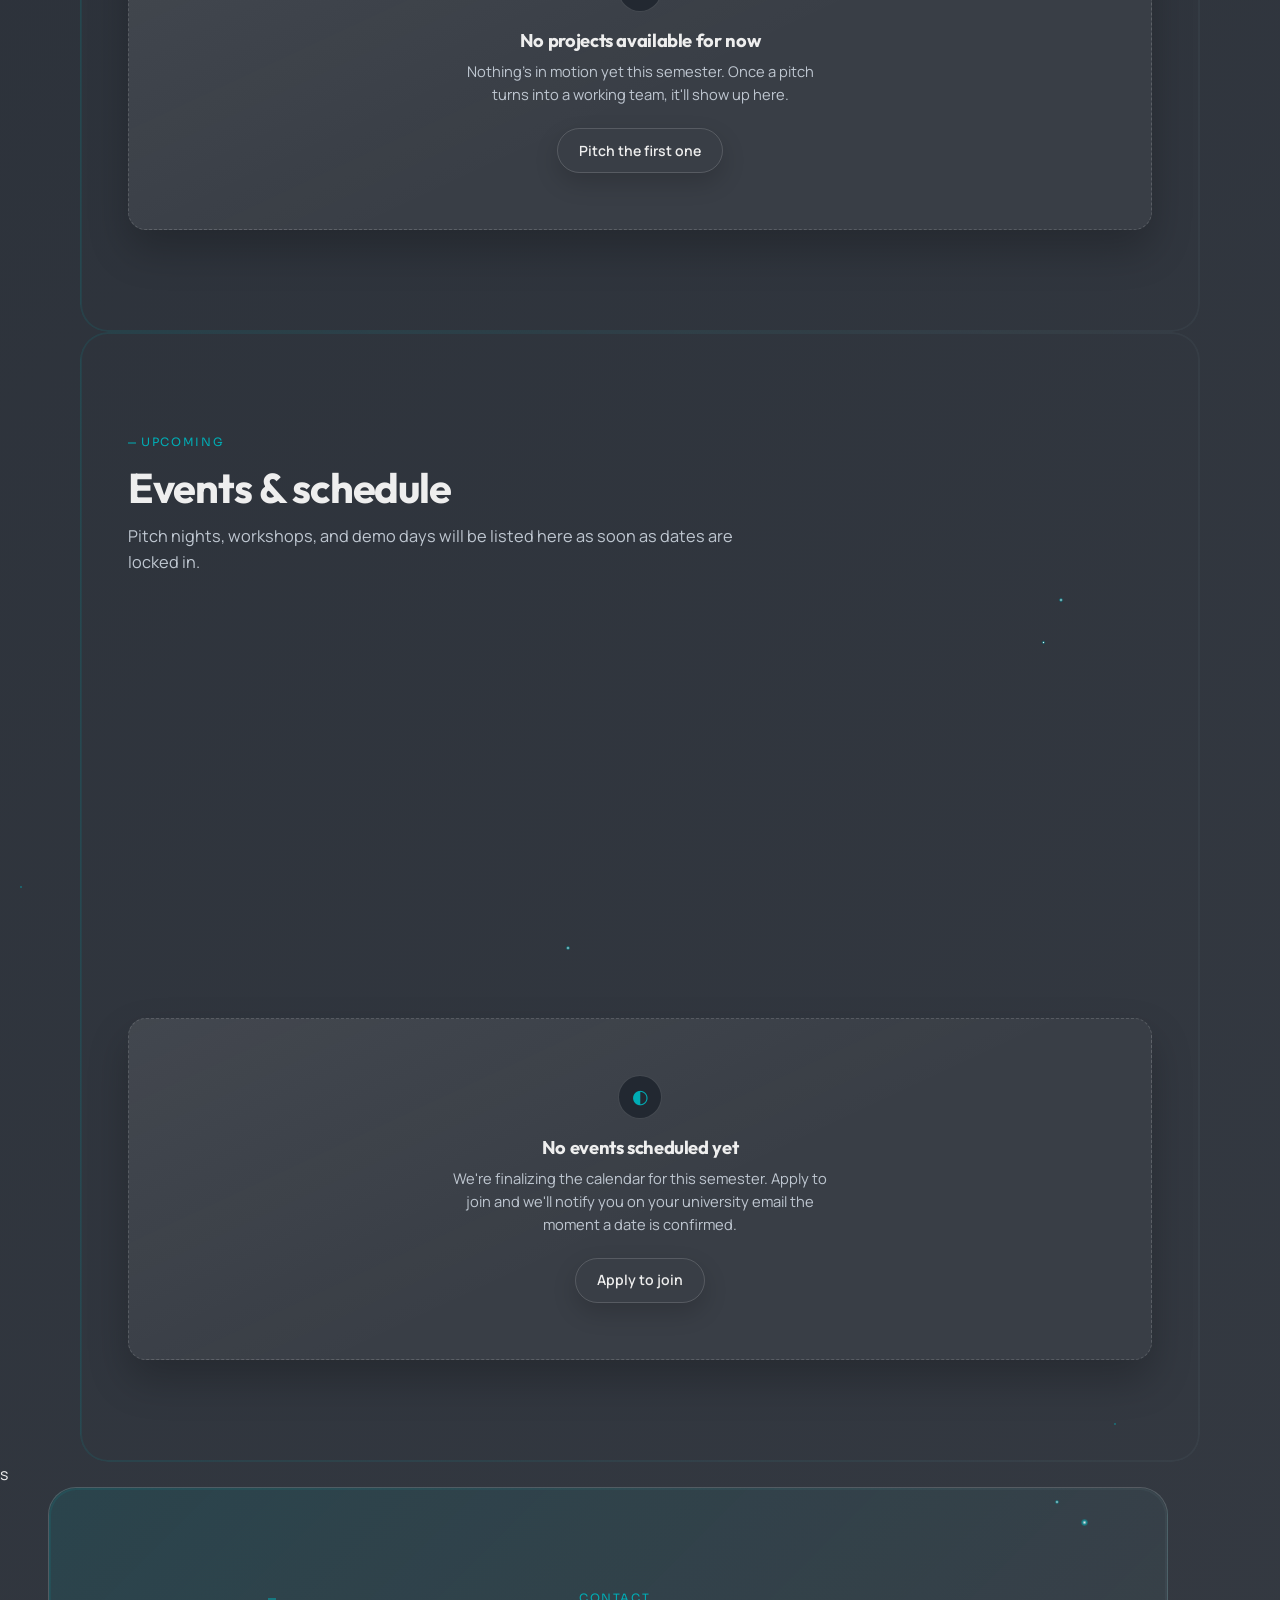
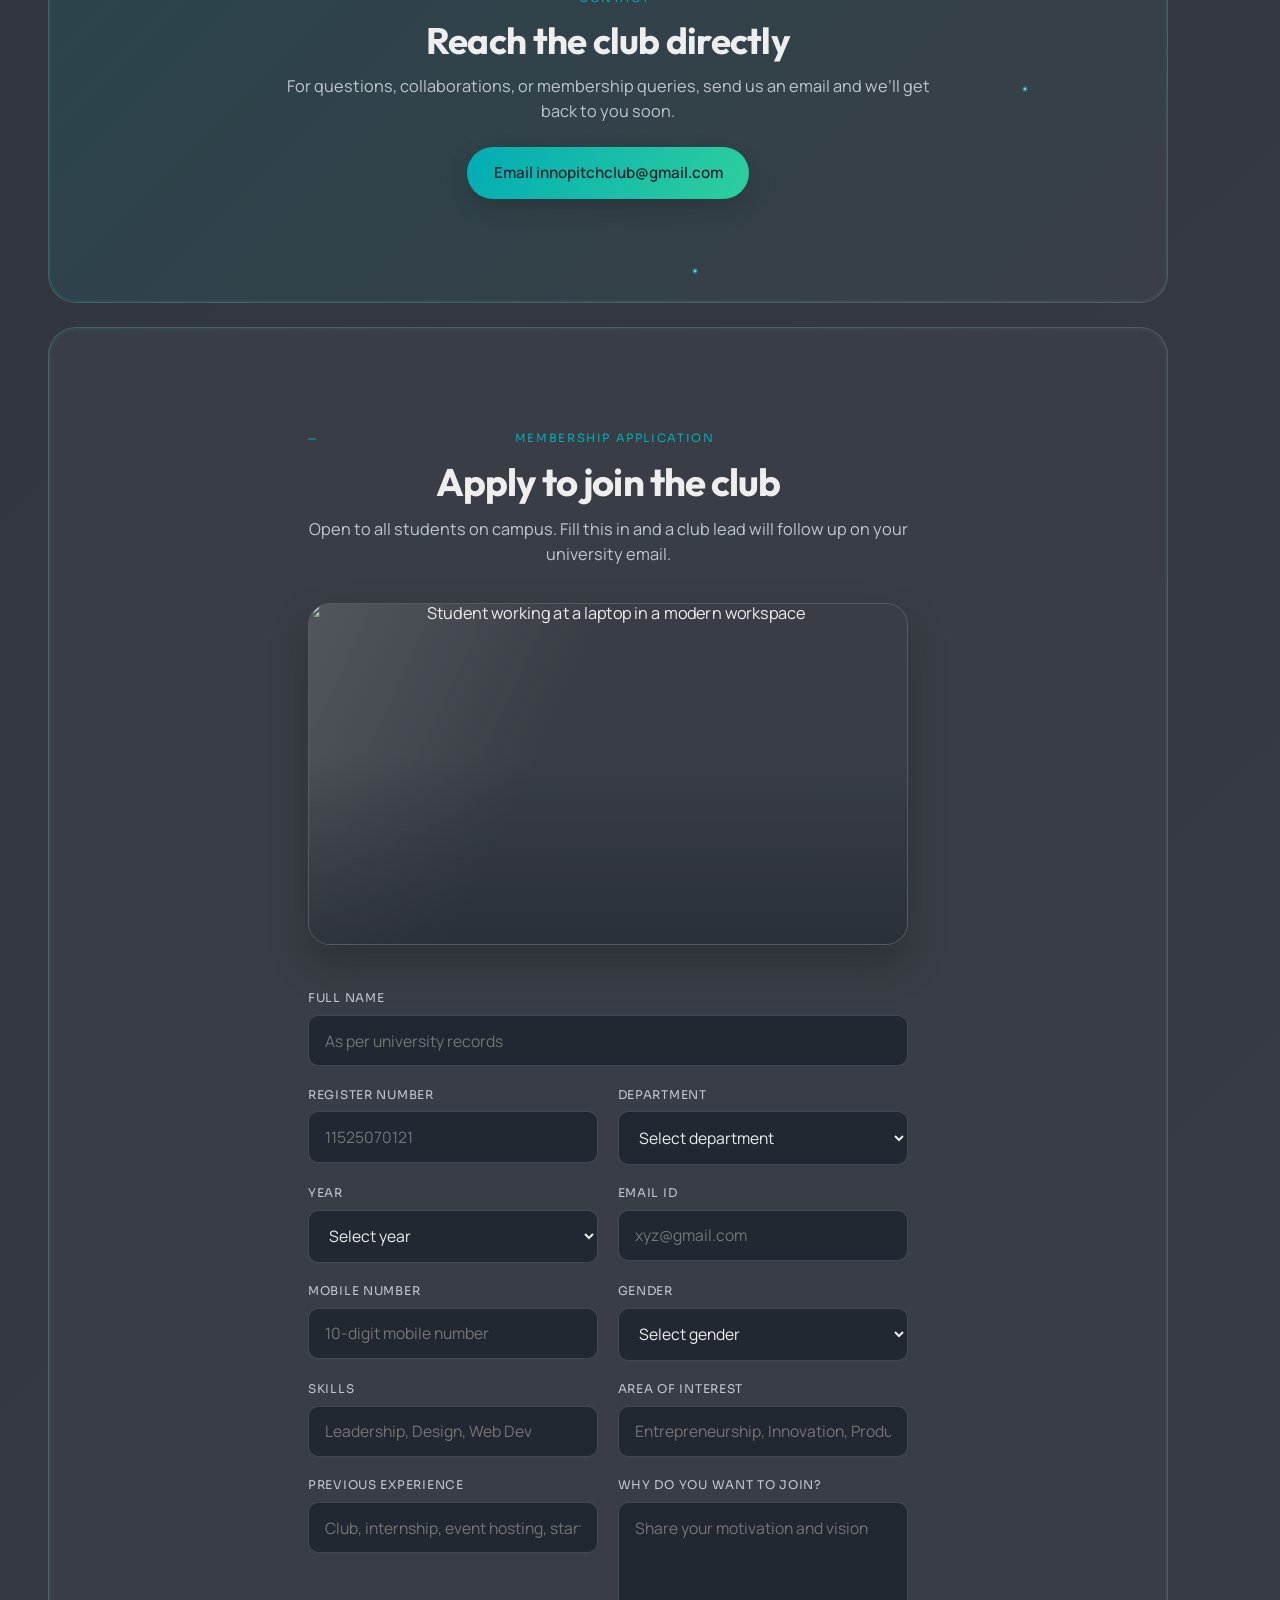
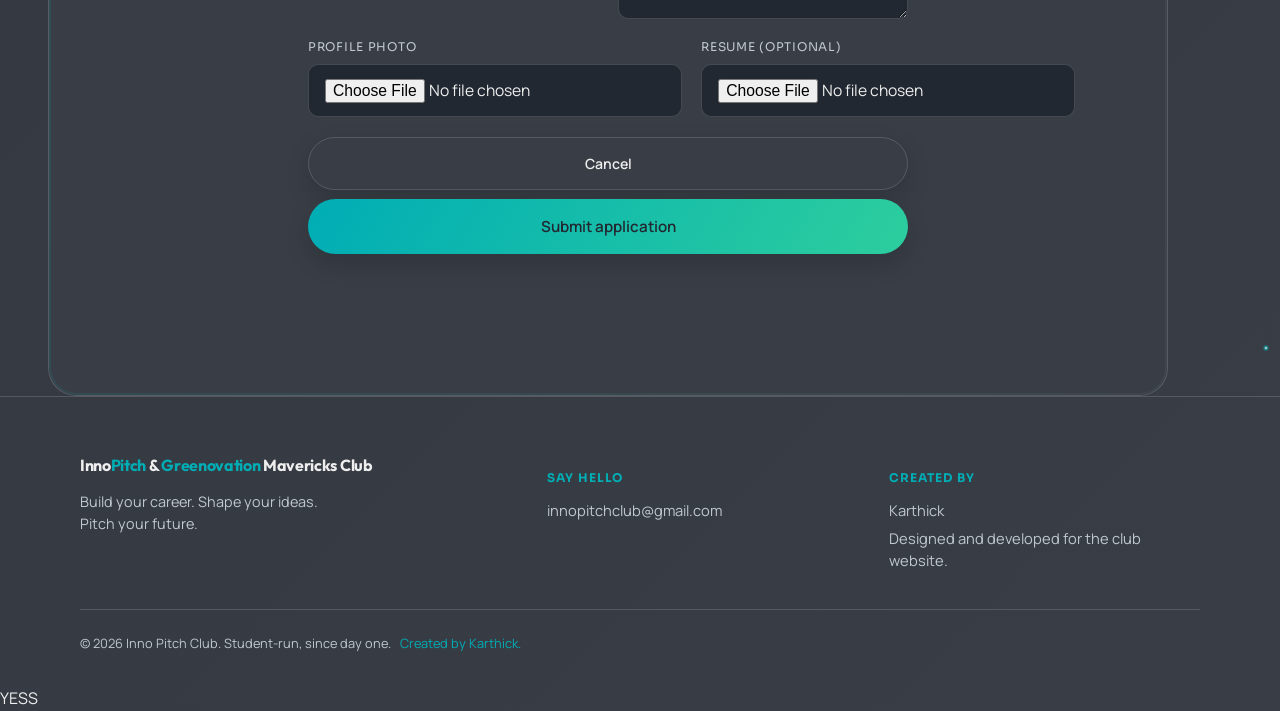
==== commit 0c2e92f7: "Update index.html" ====
--- a/index.html
+++ b/index.html
@@ -186,7 +186,7 @@
       </article>
       <article class="leader-card">
         <div class="leader-avatar">
-          <img src="./images/karthick-m.jpg" alt="Karthick M" loading="lazy" width="400" height="400">
+          <img src="karthick-m.jpg" alt="Karthick M" loading="lazy" width="400" height="400">
         </div>
         <h3>Karthick M</h3>
         <span class="leader-role">Coordinator</span>
@@ -398,4 +398,4 @@
 <script src="script-1.js"></script>
 <script src="script.js"></script>
 </body>
-</html>YESS+</html>YESS
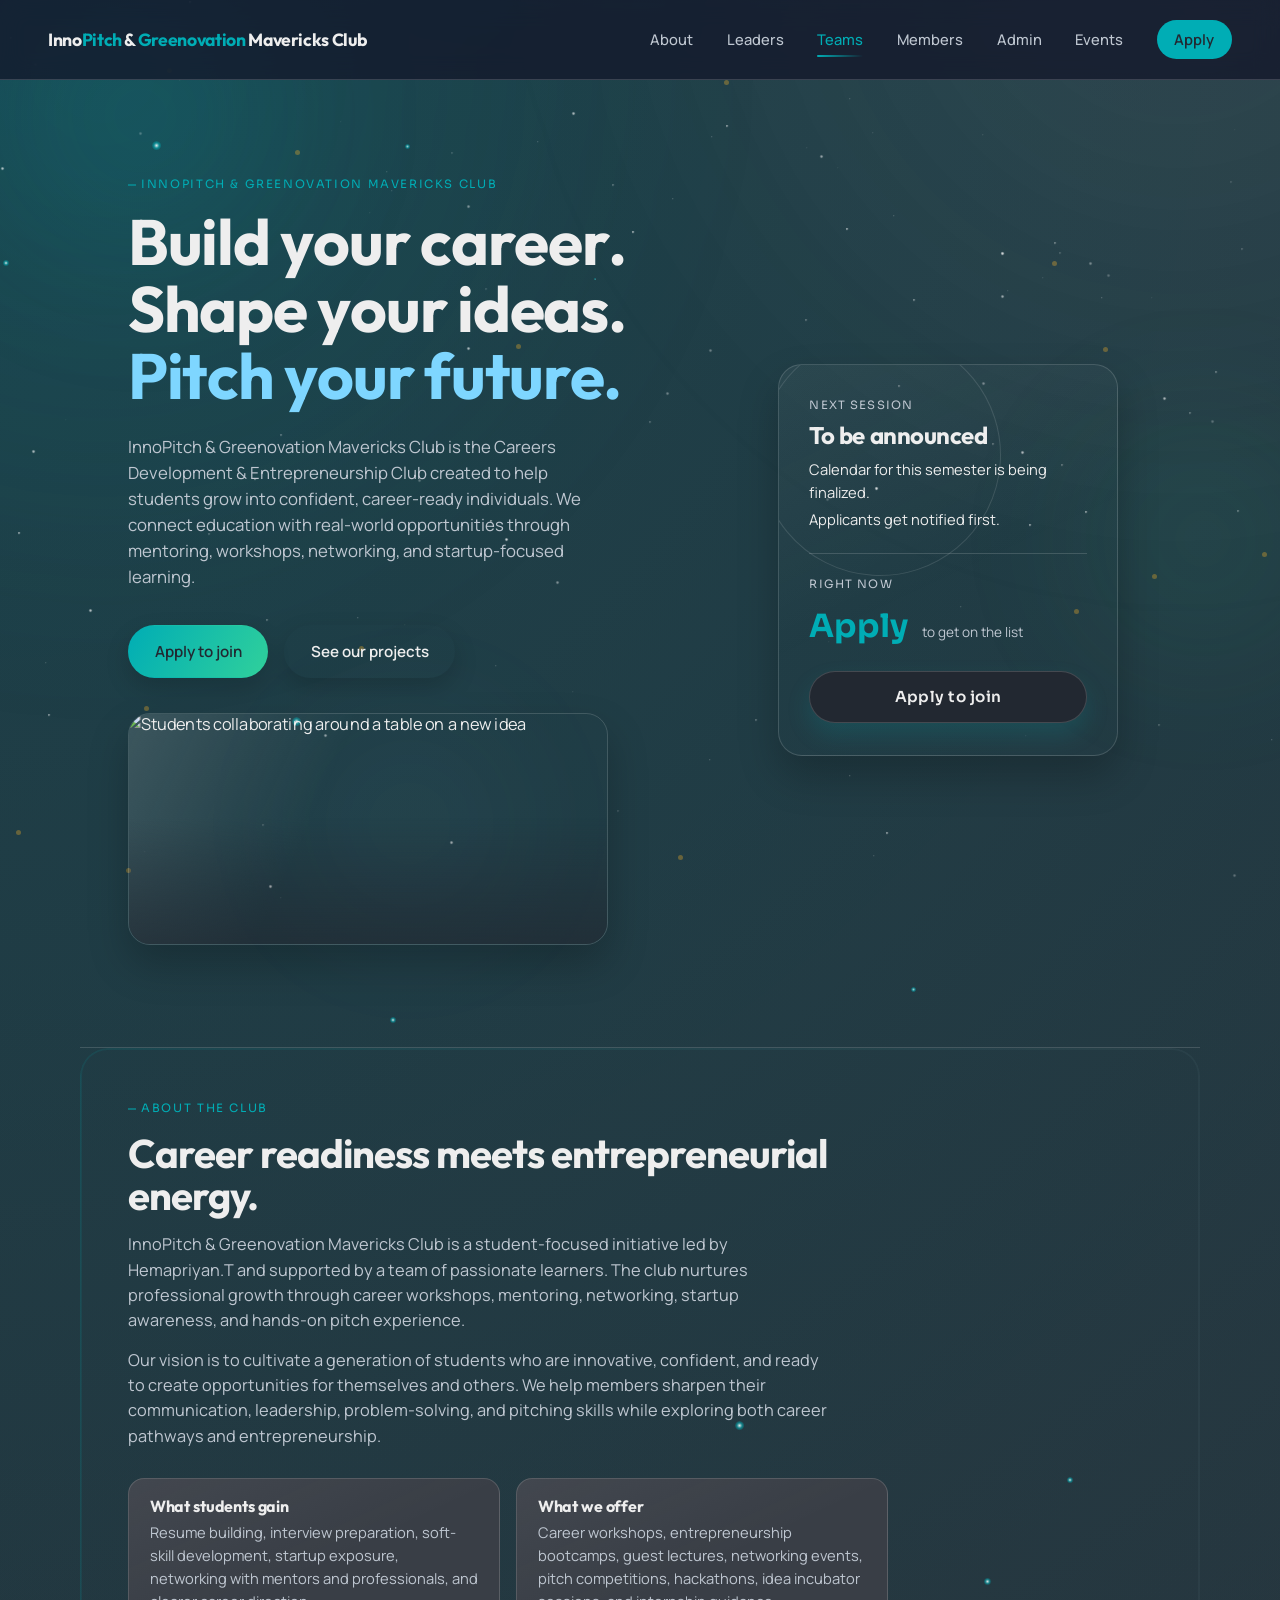
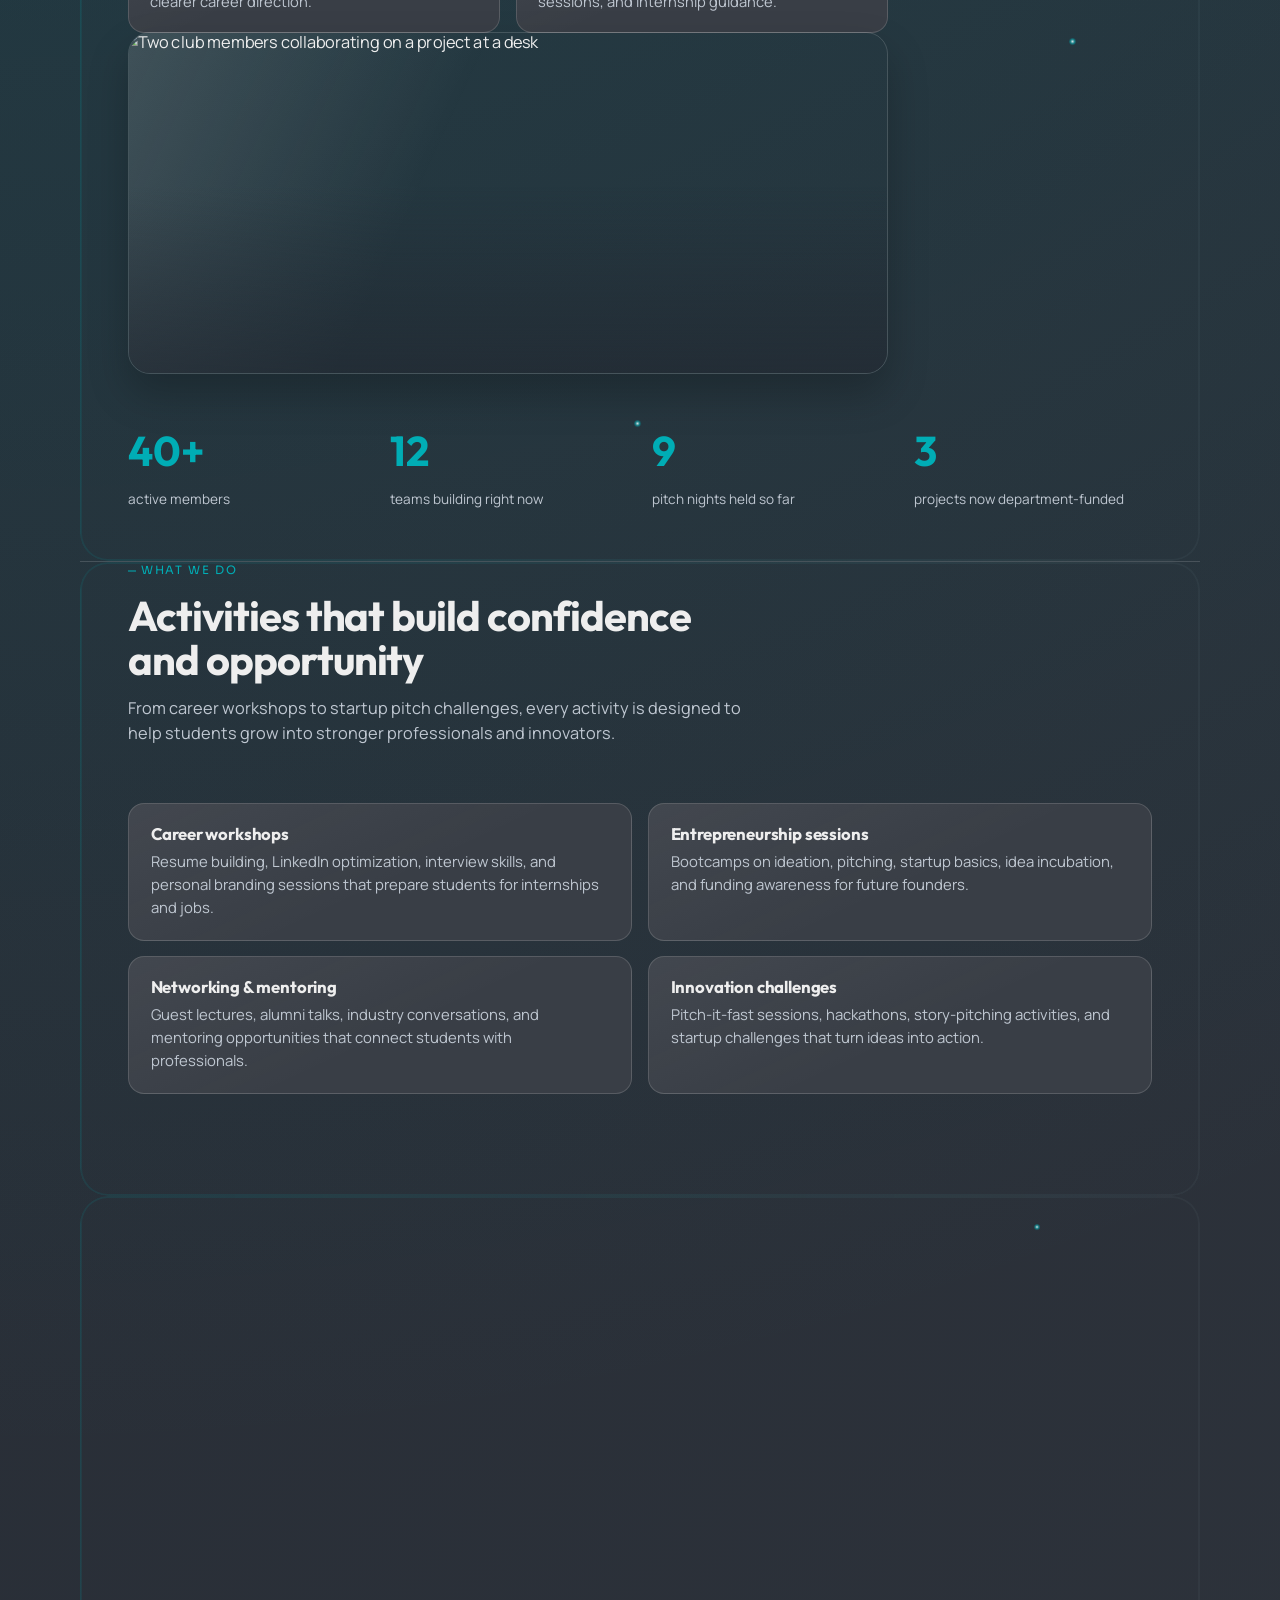
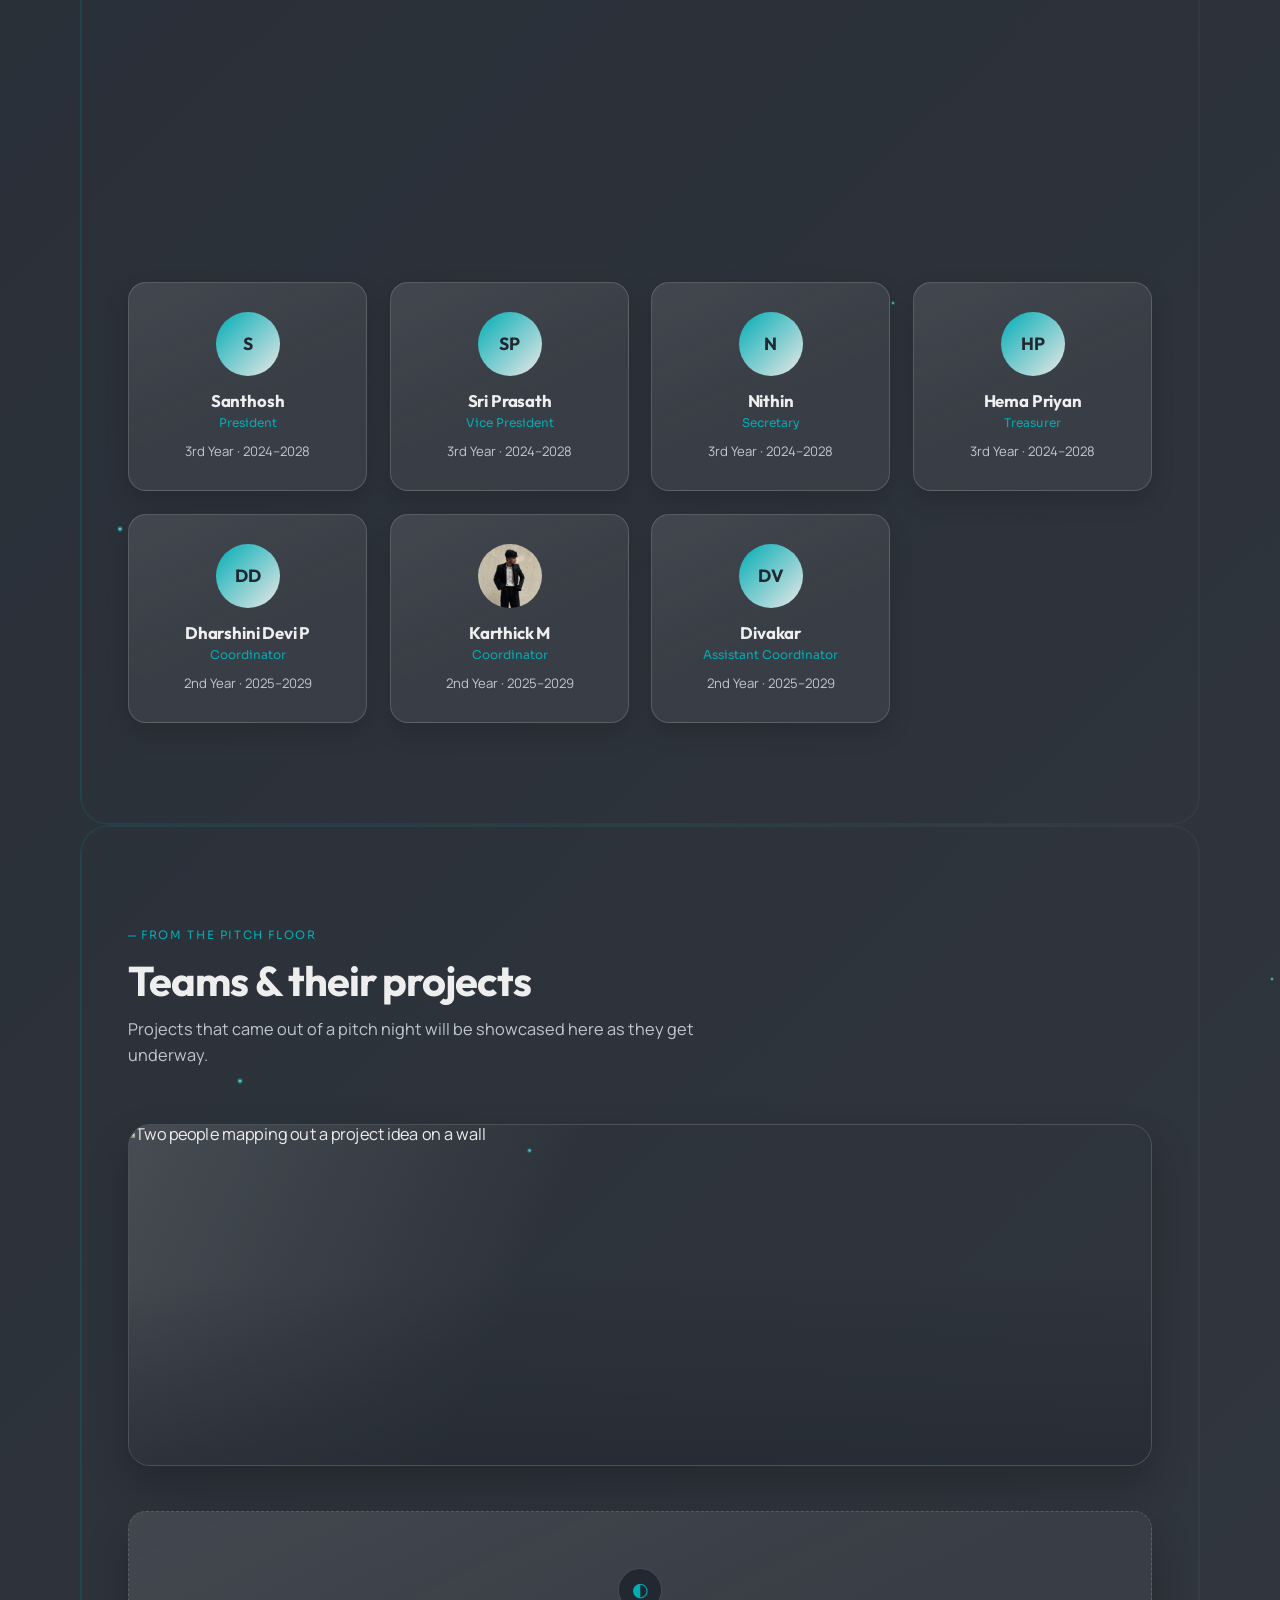
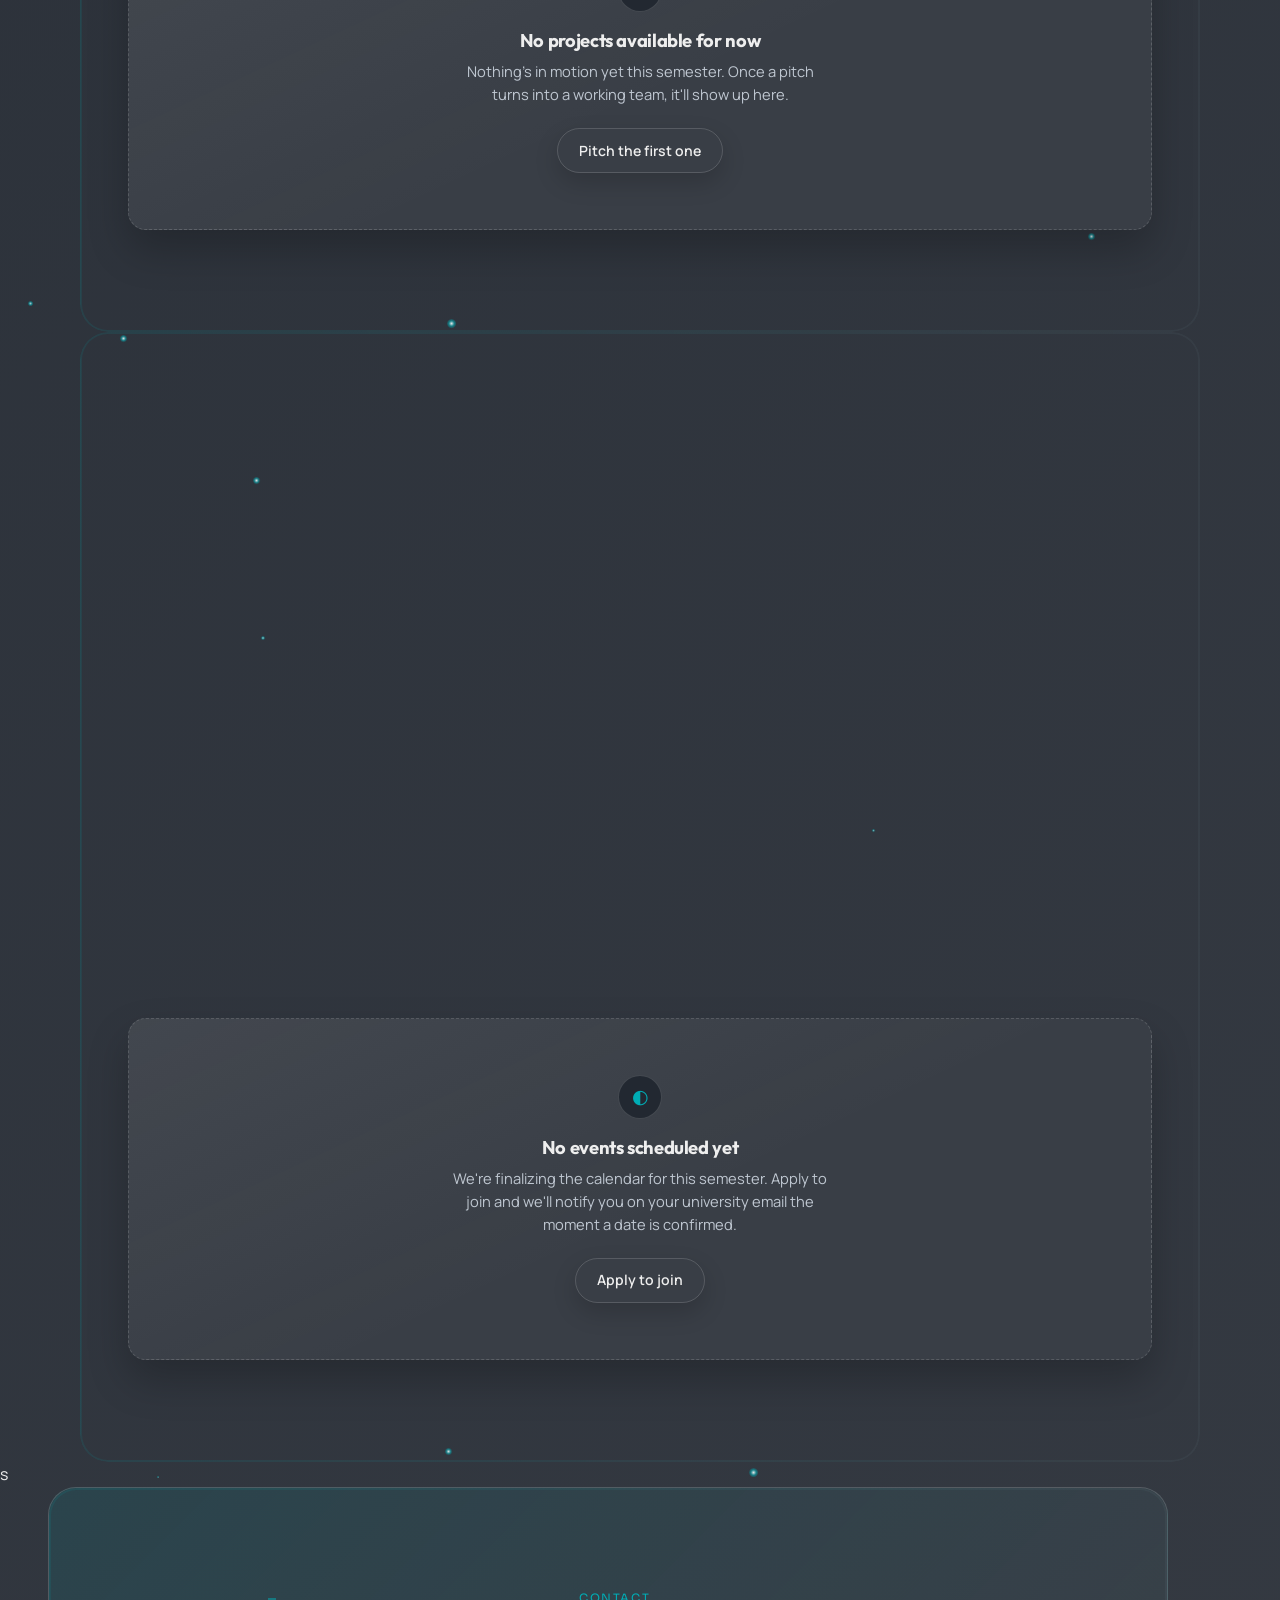
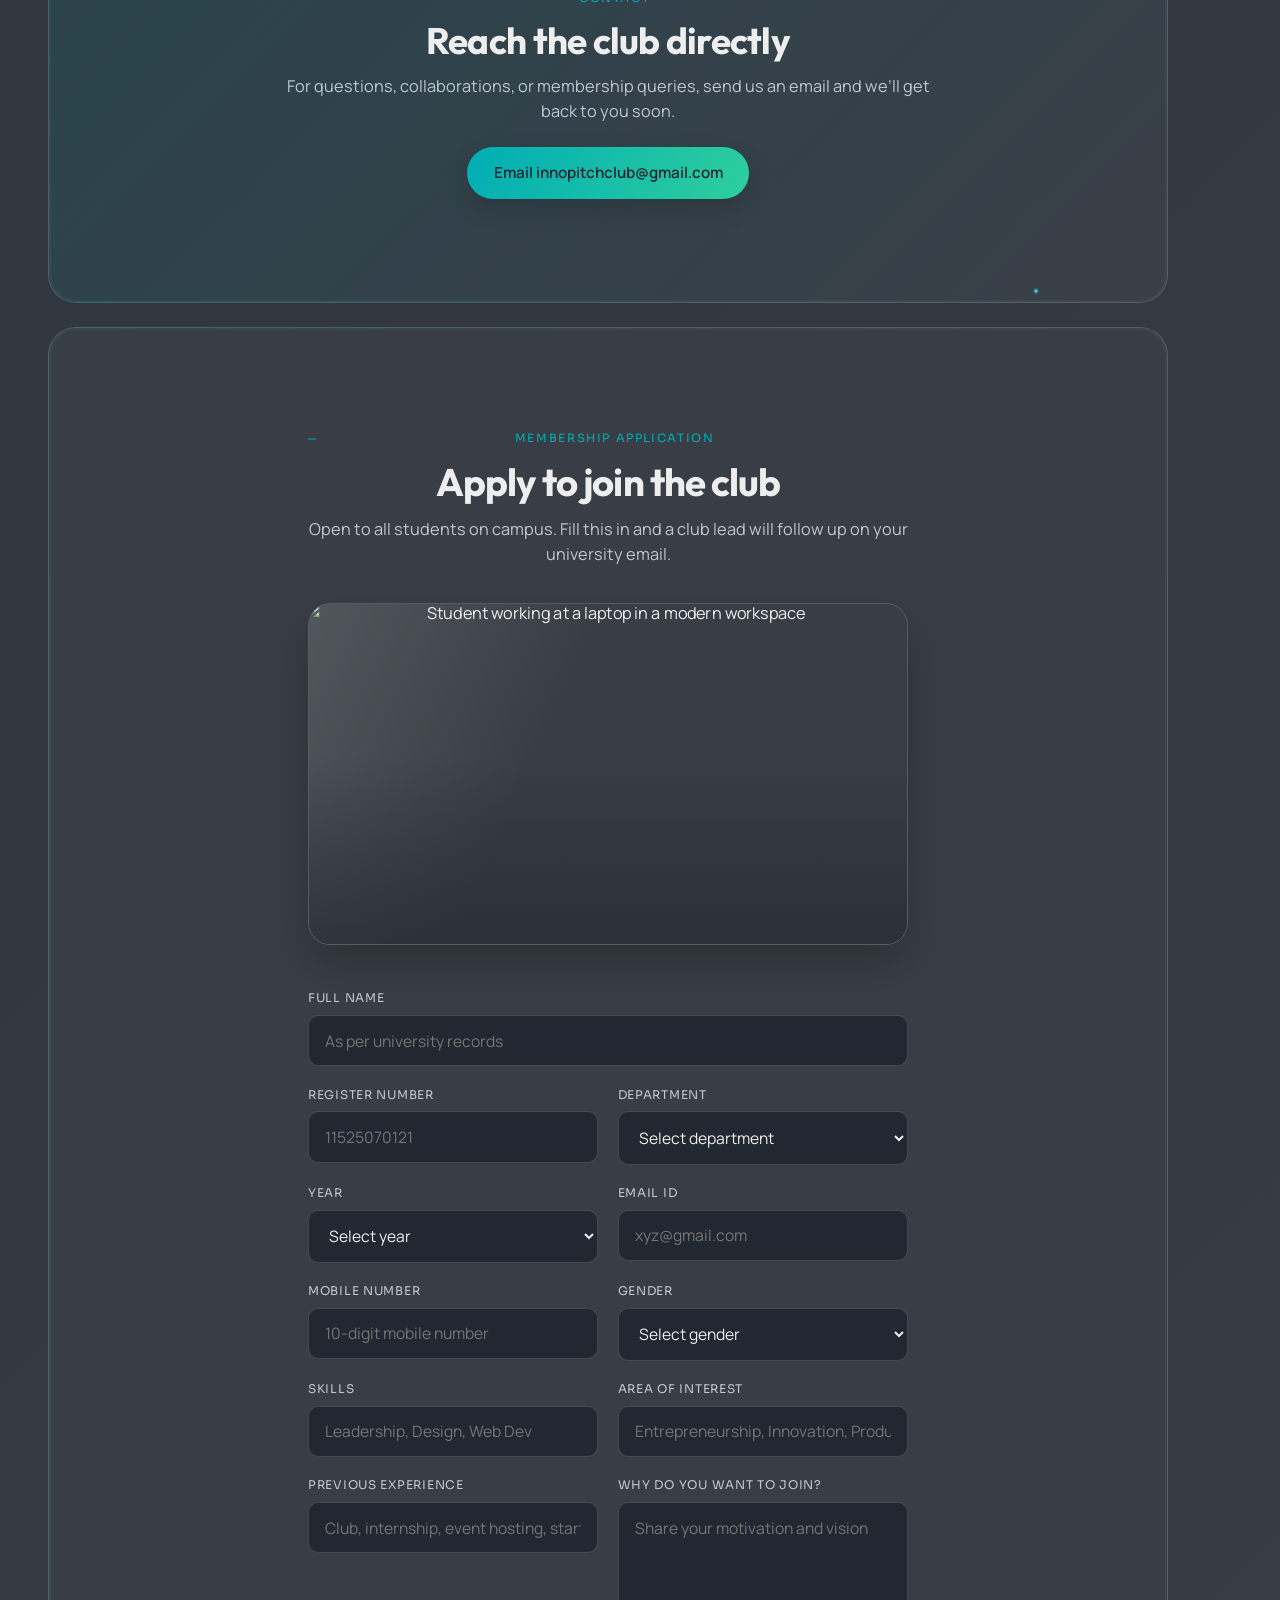
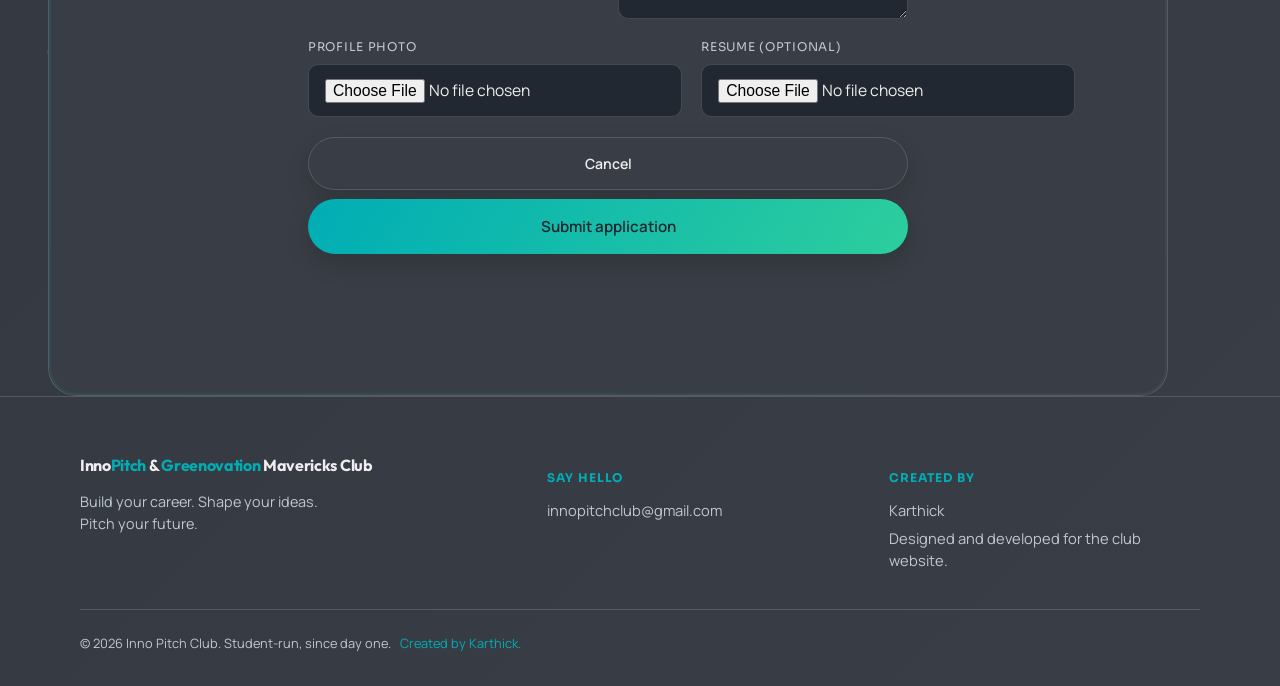
==== commit a335402f: "Update index.html" ====
--- a/index.html
+++ b/index.html
@@ -398,4 +398,4 @@
 <script src="script-1.js"></script>
 <script src="script.js"></script>
 </body>
-</html>YESS
+</html>
